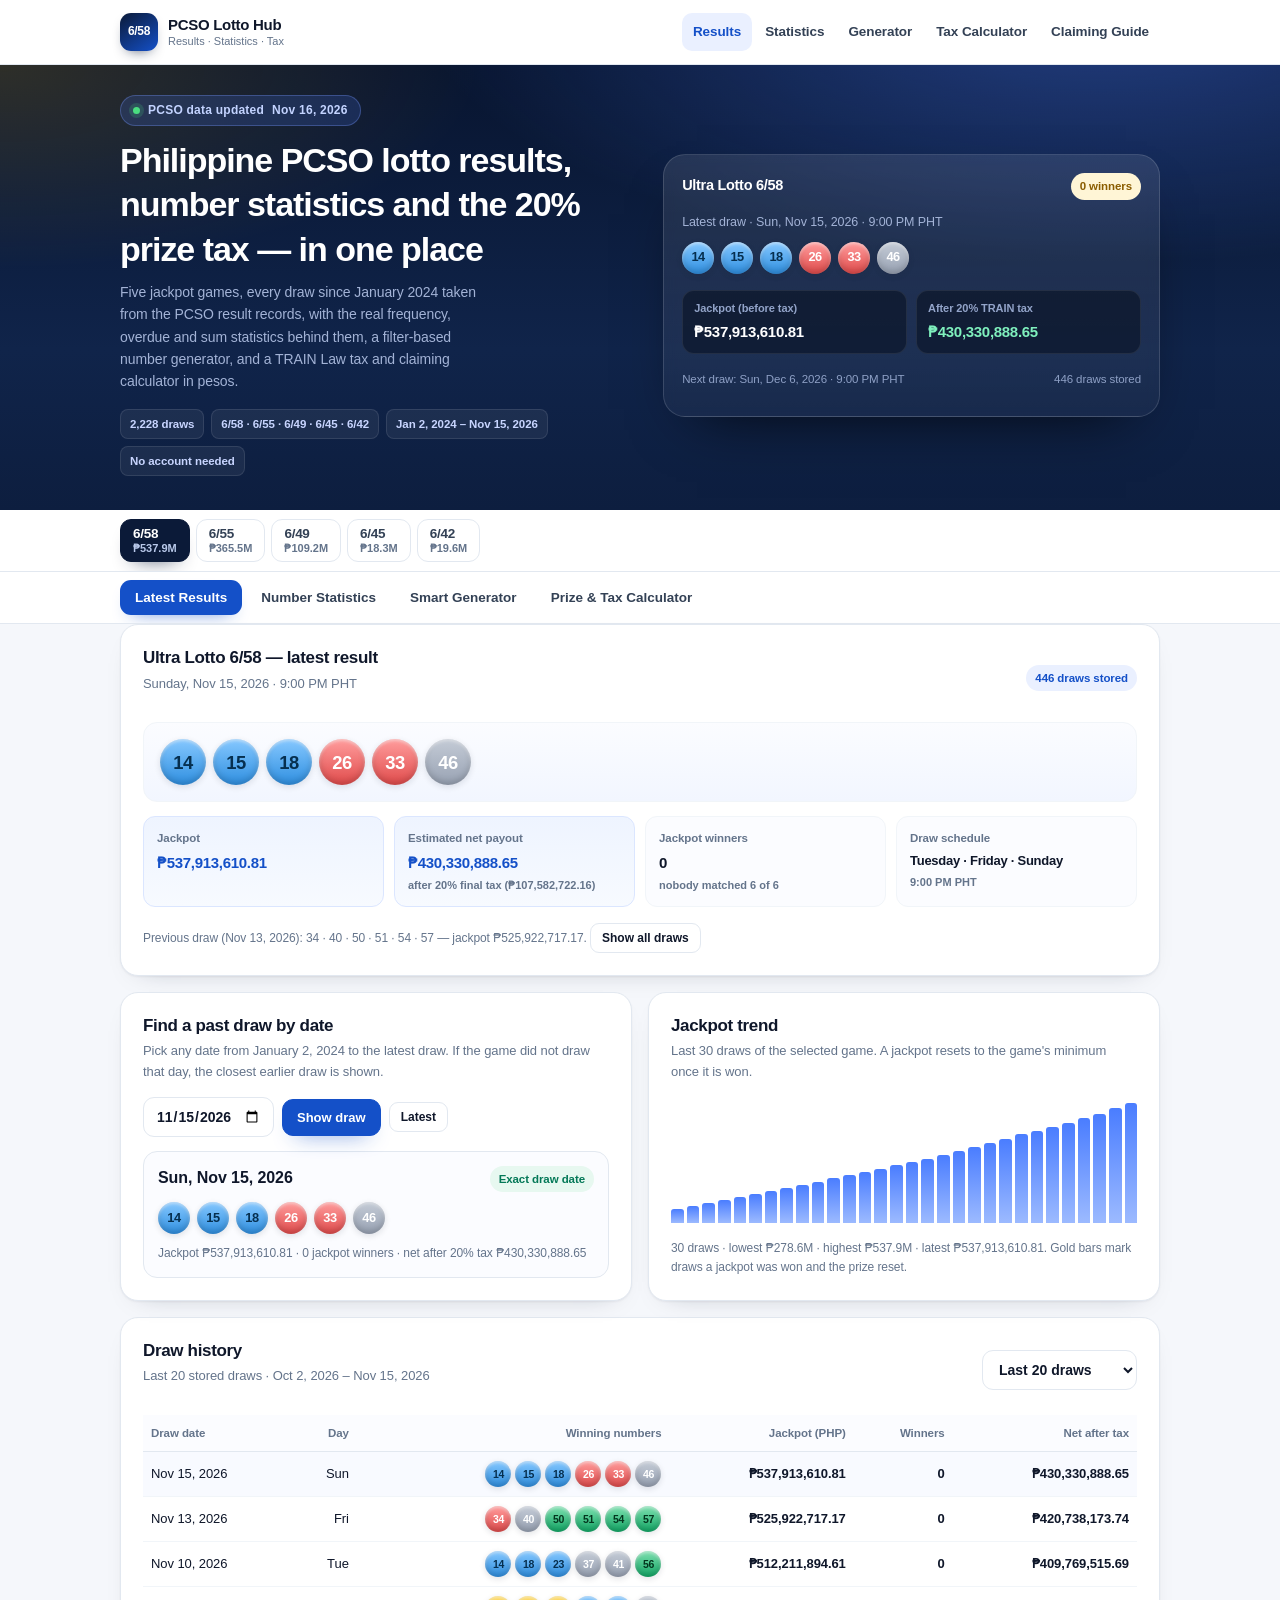
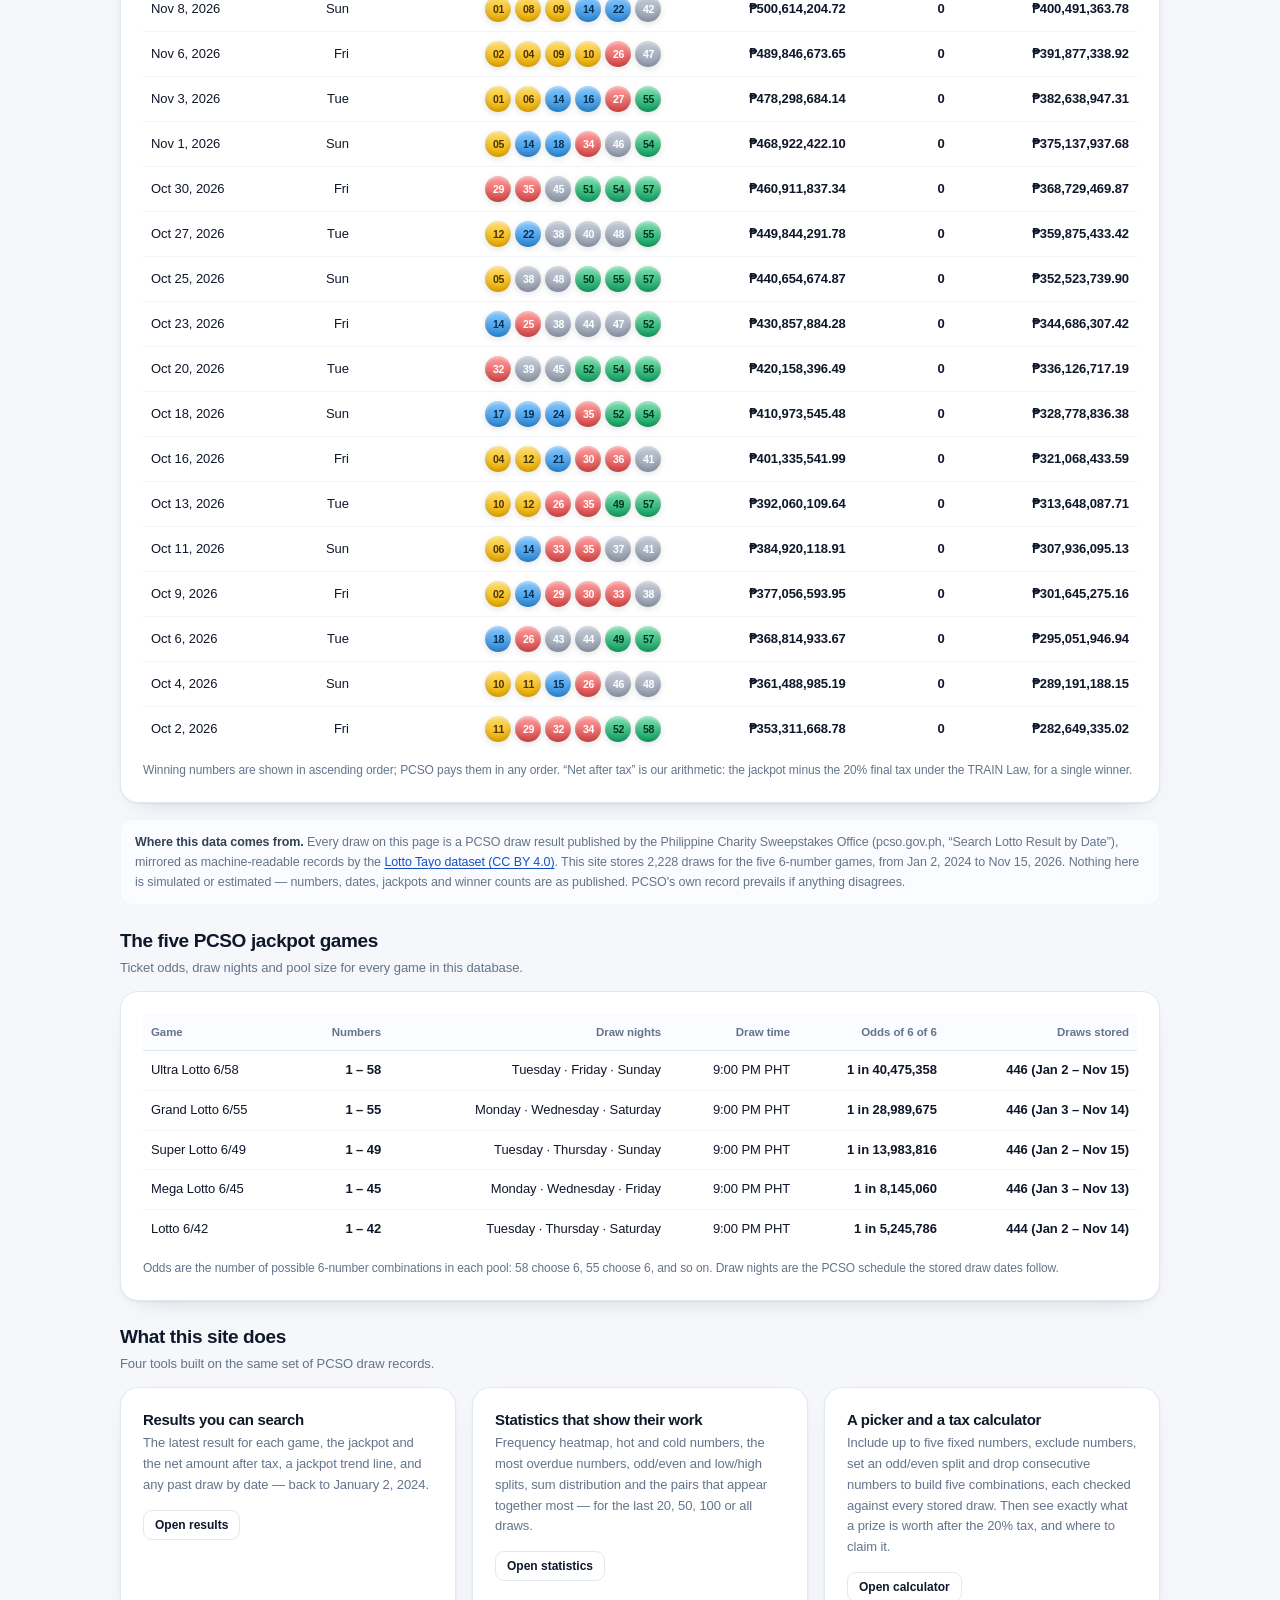
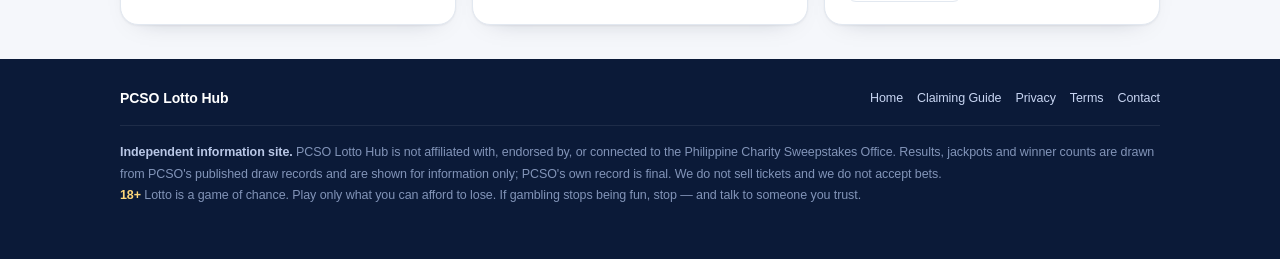
==== index.html @ 49fee55c "Deploy static lotto site to GitHub Pages" ====
<!DOCTYPE html>
<html lang="en">
<head>
<meta charset="utf-8">
<meta name="viewport" content="width=device-width, initial-scale=1">
<title>PCSO Lotto Results, Number Statistics &amp; 20% Prize Tax Calculator | PCSO Lotto Hub</title>
<meta name="description" content="Official PCSO lotto results for Ultra Lotto 6/58, Grand Lotto 6/55, Super Lotto 6/49, Mega Lotto 6/45 and Lotto 6/42, plus real number frequency, hot and cold number, overdue number statistics, a smart combination generator and a TRAIN Law 20% prize tax calculator in Philippine pesos.">
<meta name="theme-color" content="#0b1a38">
<link rel="canonical" href="https://lotto-tools.github.io/pcso-lotto-hub/">
<meta property="og:type" content="website">
<meta property="og:site_name" content="PCSO Lotto Hub">
<meta property="og:title" content="PCSO Lotto Results, Statistics &amp; 20% Prize Tax Calculator">
<meta property="og:description" content="Five PCSO jackpot games, 2,228 real draws since January 2024, number statistics and a TRAIN Law prize tax calculator.">
<meta property="og:url" content="https://lotto-tools.github.io/pcso-lotto-hub/">
<meta property="og:image" content="https://lotto-tools.github.io/pcso-lotto-hub/assets/img/og-cover.png">
<meta name="twitter:card" content="summary_large_image">
<link rel="icon" href="assets/img/favicon.svg" type="image/svg+xml">
<link rel="stylesheet" href="assets/css/style.css">
<script type="application/ld+json">
{
  "@context": "https://schema.org",
  "@type": "WebSite",
  "name": "PCSO Lotto Hub",
  "url": "https://lotto-tools.github.io/pcso-lotto-hub/",
  "description": "Philippine PCSO lotto results, number statistics and prize tax calculator based on official PCSO draw records.",
  "inLanguage": "en-PH",
  "publisher": { "@type": "Organization", "name": "PCSO Lotto Hub", "url": "https://lotto-tools.github.io/pcso-lotto-hub/" }
}
</script>
</head>
<body>

<header class="site-header">
  <div class="wrap header-inner">
    <a class="brand" href="index.html">
      <span class="brand-mark" aria-hidden="true">6/58</span>
      <span class="brand-text">PCSO Lotto Hub<small>Results · Statistics · Tax</small></span>
    </a>
    <nav class="site-nav" aria-label="Main">
      <a href="#results" data-tab-link="results" class="is-active">Results</a>
      <a href="#statistics" data-tab-link="stats">Statistics</a>
      <a href="#generator" data-tab-link="generator">Generator</a>
      <a href="#tax" data-tab-link="calc">Tax Calculator</a>
      <a href="guide.html">Claiming Guide</a>
    </nav>
  </div>
</header>

<section class="hero">
  <div class="wrap hero-grid">
    <div>
      <p class="eyebrow"><span class="live-dot" aria-hidden="true"></span>PCSO data updated <span id="dataUpdated">Nov 16, 2026</span></p>
      <h1>Philippine PCSO lotto results, number statistics and the 20% prize tax — in one place</h1>
      <p class="hero-sub">Five jackpot games, every draw since January 2024 taken from the PCSO result records, with the real frequency, overdue and sum statistics behind them, a filter-based number generator, and a TRAIN Law tax and claiming calculator in pesos.</p>
      <div class="hero-badges">
        <span id="badgeDraws">2,228 draws</span>
        <span>6/58 · 6/55 · 6/49 · 6/45 · 6/42</span>
        <span id="badgeCoverage">Jan 2, 2024 – Nov 15, 2026</span>
        <span>No account needed</span>
      </div>
    </div>
    <div class="hero-card" aria-live="polite">
      <div class="hero-card-top">
        <span class="hero-round" id="heroGameName">Ultra Lotto 6/58</span>
        <span class="badge badge--gold" id="heroWinners">0 winners</span>
      </div>
      <p class="hero-sub" style="margin-bottom:10px;font-size:12.5px" id="heroDrawDate">Latest draw · Sun, Nov 15, 2026 · 9:00 PM PHT</p>
      <div class="hero-balls" id="heroBalls"></div>
      <dl class="hero-prize">
        <div>
          <dt>Jackpot (before tax)</dt>
          <dd id="heroJackpot">₱537,913,610.81</dd>
        </div>
        <div>
          <dt>After 20% TRAIN tax</dt>
          <dd class="accent" id="heroNet">₱430,330,888.65</dd>
        </div>
      </dl>
      <p class="hero-foot"><span id="heroNextDraw">Next draw: Tue, Nov 17, 2026 · 9:00 PM PHT</span><span id="heroCount">446 draws stored</span></p>
    </div>
  </div>
</section>

<div class="gamebar">
  <div class="wrap gamebar-inner" id="gameBar" role="tablist" aria-label="Choose a lotto game"></div>
</div>

<nav class="tabbar" aria-label="Sections">
  <div class="wrap tabbar-inner" id="tabBar">
    <button class="tab is-active" type="button" data-tab="results">Latest Results</button>
    <button class="tab" type="button" data-tab="stats">Number Statistics</button>
    <button class="tab" type="button" data-tab="generator">Smart Generator</button>
    <button class="tab" type="button" data-tab="calc">Prize &amp; Tax Calculator</button>
  </div>
</nav>

<main class="wrap">

  <!-- ================= RESULTS ================= -->
  <section class="panel" id="panel-results" aria-label="Latest results">
    <div class="card">
      <div class="draw-head">
        <div>
          <h2 class="card-title" id="latestGame">Ultra Lotto 6/58 — latest result</h2>
          <p class="card-desc" id="latestDate">Sunday, November 15, 2026</p>
        </div>
        <span class="badge badge--brand" id="latestDrawNo">Draw #446 in this database</span>
      </div>
      <div class="draw-balls" id="latestBalls"></div>
      <dl class="stat-grid">
        <div class="stat is-key">
          <dt>Jackpot</dt>
          <dd id="latestJackpot">₱537,913,610.81</dd>
        </div>
        <div class="stat is-key">
          <dt>Estimated net payout</dt>
          <dd id="latestNet">₱430,330,888.65<small>after 20% final tax</small></dd>
        </div>
        <div class="stat">
          <dt>Jackpot winners</dt>
          <dd id="latestWinners">0<small>nobody matched 6 of 6</small></dd>
        </div>
        <div class="stat">
          <dt>Draw schedule</dt>
          <dd id="latestSchedule" style="font-size:13px">Tuesday · Friday · Sunday<small>9:00 PM PHT</small></dd>
        </div>
      </dl>
      <p class="table-note" id="priorDraw"></p>
    </div>

    <div class="grid-2" style="margin-top:16px">
      <div class="card">
        <h2 class="card-title">Find a past draw by date</h2>
        <p class="card-desc">Pick any date from January 2, 2024 to the latest draw. If the game did not draw that day, the closest earlier draw is shown.</p>
        <form class="lookup" id="dateForm">
          <label class="sr-only" for="dateInput">Draw date</label>
          <input class="input" type="date" id="dateInput" min="2024-01-02" max="2026-11-15" required>
          <button class="btn btn--primary" type="submit">Show draw</button>
          <button class="btn btn--ghost btn--sm" type="button" id="btnDateReset">Latest</button>
        </form>
        <div id="dateResult" style="margin-top:14px"></div>
      </div>
      <div class="card">
        <h2 class="card-title">Jackpot trend</h2>
        <p class="card-desc" id="trendDesc">Last 30 draws of the selected game. A jackpot resets to the game's minimum once it is won.</p>
        <div id="trendChart" style="min-height:150px"></div>
      </div>
    </div>

    <div class="card" style="margin-top:16px">
      <div class="draw-head">
        <div>
          <h2 class="card-title">Draw history</h2>
          <p class="card-desc" id="historyRangeLabel">All stored draws for this game</p>
        </div>
        <div class="lookup">
          <label class="sr-only" for="historyCount">Rows</label>
          <select class="input" id="historyCount">
            <option value="20">Last 20 draws</option>
            <option value="50">Last 50 draws</option>
            <option value="100">Last 100 draws</option>
            <option value="0">All stored draws</option>
          </select>
        </div>
      </div>
      <div class="table-scroll">
        <table class="data">
          <thead>
            <tr>
              <th scope="col">Draw date</th>
              <th scope="col">Day</th>
              <th scope="col">Winning numbers</th>
              <th scope="col">Jackpot (PHP)</th>
              <th scope="col">Winners</th>
              <th scope="col">Net after tax</th>
            </tr>
          </thead>
          <tbody id="historyBody"></tbody>
        </table>
      </div>
      <p class="table-note">Winning numbers are shown in ascending order; PCSO pays them in any order. “Net after tax” is our arithmetic: the jackpot minus the 20% final tax under the TRAIN Law, for a single winner.</p>
    </div>

    <div class="source-box" style="margin-top:16px">
      <b>Where this data comes from.</b> Every draw on this page is a PCSO draw result published by the Philippine Charity Sweepstakes Office (pcso.gov.ph, “Search Lotto Result by Date”), mirrored as machine-readable records by the <a href="https://github.com/kimken147/pcso-results-data" rel="nofollow noopener" target="_blank">Lotto Tayo dataset (CC BY 4.0)</a>. This site stores <span id="totalDraws">2,228</span> draws for the five 6-number games, from <span id="dataFrom">January 2, 2024</span> to <span id="dataTo">November 15, 2026</span>. Nothing here is simulated or estimated — numbers, dates, jackpots and winner counts are as published. PCSO's own record prevails if anything disagrees.
    </div>
  </section>

  <!-- ================= STATISTICS ================= -->
  <section class="panel" id="panel-stats" aria-label="Number statistics" hidden>
    <div class="card">
      <div class="draw-head">
        <div>
          <h2 class="card-title" id="statsTitle">Ultra Lotto 6/58 — number statistics</h2>
          <p class="card-desc" id="statsRangeLabel">Last 50 draws of this game</p>
        </div>
        <div class="segmented" id="rangeSeg" role="group" aria-label="Draw range">
          <button type="button" data-range="20">Last 20</button>
          <button type="button" data-range="50" class="is-active">Last 50</button>
          <button type="button" data-range="100">Last 100</button>
          <button type="button" data-range="0">All stored</button>
        </div>
      </div>
      <dl class="stat-grid">
        <div class="stat is-key"><dt>Draws analyzed</dt><dd id="statsSize">50</dd></div>
        <div class="stat"><dt>Expected hits per number</dt><dd id="statsExpected">5.17</dd></div>
        <div class="stat"><dt>Average winning sum</dt><dd id="statsAvgSum">177</dd></div>
        <div class="stat"><dt>Most overdue</dt><dd id="statsOverdueTop">31<small>12 draws since it appeared</small></dd></div>
      </dl>
      <div class="divider"></div>
      <h3 class="card-title">Frequency heatmap</h3>
      <p class="card-desc">How many times each number came out in the selected range. Deeper blue means it appeared more often than the average for this range.</p>
      <div class="heatmap" id="heatmap"></div>
      <div class="chip-row" id="heatLegend" style="margin-top:12px"></div>
    </div>

    <div class="grid-3" style="margin-top:16px">
      <div class="card">
        <h3 class="card-title">Hot numbers</h3>
        <p class="card-desc">Most drawn in this range.</p>
        <div class="chip-row" id="hotChips"></div>
      </div>
      <div class="card">
        <h3 class="card-title">Cold numbers</h3>
        <p class="card-desc">Least drawn in this range.</p>
        <div class="chip-row" id="coldChips"></div>
      </div>
      <div class="card">
        <h3 class="card-title">Most overdue</h3>
        <p class="card-desc">Draws since the number last appeared.</p>
        <div class="chip-row" id="overdueChips"></div>
      </div>
    </div>

    <div class="grid-2" style="margin-top:16px">
      <div class="card">
        <h3 class="card-title">Odd / even split</h3>
        <p class="card-desc">How many odd numbers each winning draw carried.</p>
        <div id="oddChart"></div>
      </div>
      <div class="card">
        <h3 class="card-title">Low / high split</h3>
        <p class="card-desc" id="lowHighDesc">Low = 1 to 29, high = 30 to 58.</p>
        <div id="lowChart"></div>
      </div>
    </div>

    <div class="grid-2" style="margin-top:16px">
      <div class="card">
        <h3 class="card-title">Sum distribution</h3>
        <p class="card-desc" id="sumDesc">Total of the six winning numbers, grouped into equal bands.</p>
        <div id="sumChart"></div>
      </div>
      <div class="card">
        <h3 class="card-title">Most common pairs</h3>
        <p class="card-desc">Number pairs that came out together most often in this range.</p>
        <div class="pair-grid" id="pairList"></div>
      </div>
    </div>

    <div class="notice notice--warn" style="margin-top:16px">
      <span aria-hidden="true">!</span>
      <span><b>What statistics can and cannot do.</b> Every draw is an independent event. Frequencies, gaps and sums describe what already happened in the PCSO records; they do not change the odds of the next draw, which stay fixed at 1 in 40,475,358 for Ultra Lotto 6/58. Use this page to explore the data, not as a prediction.</span>
    </div>
  </section>

  <!-- ================= GENERATOR ================= -->
  <section class="panel" id="panel-generator" aria-label="Number generator" hidden>
    <div class="gen-layout">
      <div class="card">
        <h2 class="card-title" id="genTitle">Ultra Lotto 6/58 — smart picker</h2>
        <p class="card-desc">Tap numbers to include or exclude them, set an odd/even split, then build five combinations inside the 1–58 range. Every combination is checked against all stored draws.</p>

        <div class="field">
          <div class="field-label">
            <strong>Number board</strong>
            <div class="segmented" id="paintMode" role="group" aria-label="Tap action">
              <button type="button" data-mode="fixed" class="is-active">Include</button>
              <button type="button" data-mode="excluded">Exclude</button>
            </div>
          </div>
          <div class="num-grid" id="numGrid"></div>
          <p class="table-note" id="pickSummary">Included: none · Excluded: none</p>
        </div>

        <div class="field">
          <div class="field-label"><strong>Odd : even split</strong><span>Applies to the whole 6-number ticket</span></div>
          <select class="input" id="oddEven">
            <option value="any">Any split</option>
            <option value="1:5">1 odd · 5 even</option>
            <option value="2:4">2 odd · 4 even</option>
            <option value="3:3">3 odd · 3 even</option>
            <option value="4:2">4 odd · 2 even</option>
            <option value="5:1">5 odd · 1 even</option>
          </select>
        </div>

        <div class="field">
          <label class="check-line"><input type="checkbox" id="noConsec"> Remove combinations with consecutive numbers</label>
        </div>

        <div class="lookup">
          <button class="btn btn--primary" type="button" id="btnGenerate">Generate 5 combinations</button>
          <button class="btn btn--sm" type="button" id="btnClear">Clear filters</button>
        </div>
        <p class="table-note" id="genOdds"></p>
        <p class="notice" id="genStatus" style="margin-top:10px;display:none"></p>
      </div>

      <div class="card">
        <h2 class="card-title">Your combinations</h2>
        <p class="card-desc">Each pick is compared with every stored draw of this game: how many times it would have matched 6, 5, 4 and 3 numbers.</p>
        <div id="gameList" class="game-list">
          <div class="empty"><strong>No combinations yet</strong>Choose your filters, then press “Generate 5 combinations”.</div>
        </div>
        <div class="divider"></div>
        <h3 class="card-title">How to read the history check</h3>
        <p class="card-desc" style="margin-bottom:6px">“6-match” means the combination is exactly a past winning draw. A 3-, 4- or 5-match line shows how often a ticket with three, four or five of those numbers would have shared a lower prize. It is a reference, not a forecast.</p>
      </div>
    </div>
  </section>

  <!-- ================= CALCULATOR ================= -->
  <section class="panel" id="panel-calc" aria-label="Prize and tax calculator" hidden>
    <div class="calc-layout">
      <div class="card">
        <h2 class="card-title">Prize &amp; tax calculator</h2>
        <p class="card-desc">Enter any PCSO prize amount. Prizes of ₱10,000 or less are tax-free; anything above ₱10,000 carries the 20% final withholding tax under the TRAIN Law (RA 10963).</p>
        <label class="sr-only" for="amountInput">Prize amount in pesos</label>
        <div class="amount-box">
          <span class="peso" aria-hidden="true">₱</span>
          <input id="amountInput" type="text" inputmode="decimal" autocomplete="off" value="537913610.81" aria-describedby="quickJackpots">
        </div>
        <p class="field-label" style="margin:14px 0 0"><strong>Use a current jackpot</strong><span>Latest draws in this database</span></p>
        <div class="quick-row" id="quickJackpots"></div>
        <p class="field-label" style="margin:14px 0 0"><strong>Common amounts</strong><span>Tax and claiming brackets</span></p>
        <div class="quick-row">
          <button class="quick" type="button" data-amount="20">₱20</button>
          <button class="quick" type="button" data-amount="10000">₱10,000</button>
          <button class="quick" type="button" data-amount="10000.01">₱10,000.01</button>
          <button class="quick" type="button" data-amount="50000">₱50,000</button>
          <button class="quick" type="button" data-amount="300000">₱300,000</button>
          <button class="quick" type="button" data-amount="300001">₱300,001</button>
        </div>
        <div class="divider"></div>
        <table class="tier-table" id="tierTable">
          <thead>
            <tr><th scope="col">Prize</th><th scope="col">Tax</th><th scope="col">Claim at</th></tr>
          </thead>
          <tbody>
            <tr data-tier="outlet"><td>₱20 – ₱10,000</td><td>None</td><td>Any authorized lotto outlet or PCSO branch</td></tr>
            <tr data-tier="branch"><td>₱10,001 – ₱300,000</td><td>20%</td><td>PCSO branch office or Main Office</td></tr>
            <tr data-tier="main"><td>Over ₱300,000</td><td>20%</td><td>PCSO Main Office, Mandaluyong City</td></tr>
          </tbody>
        </table>
        <div class="divider"></div>
        <ul class="check-list">
          <li><b>Only the 20% tax comes off your prize.</b> The 1% commission on a jackpot goes to the authorized outlet that sold the ticket and is paid by PCSO, not deducted from the winner.</li>
          <li><b>Claim within one year</b> of the draw date. A prize not claimed in that time is forfeited to PCSO's charity fund.</li>
          <li><b>Buy only from authorized PCSO outlets</b> — a ticket from an unauthorised seller is not a valid PCSO ticket and cannot be claimed.</li>
        </ul>
      </div>

      <div class="card">
        <div class="result-hero">
          <p class="label">Estimated amount you take home</p>
          <p class="value" id="calcNet">₱430,330,888.65</p>
          <p class="sub" id="calcSub">from a ₱537,913,610.81 prize · 20% final tax withheld</p>
        </div>
        <div class="split-list">
          <div class="split-row"><span>Prize (gross)</span><b id="calcGross">₱537,913,610.81</b></div>
          <div class="split-row"><span>20% final withholding tax</span><b id="calcTax">₱107,582,722.16</b></div>
          <div class="split-row is-net"><span>Net payout</span><b id="calcNetRow">₱430,330,888.65</b></div>
          <div class="split-row"><span>Effective deduction</span><b id="calcRate">20.00%</b></div>
        </div>
        <div class="divider"></div>
        <div class="claim-card" id="claimCard">
          <p class="tier" id="claimTier">Over ₱300,000 (includes the jackpot)</p>
          <p class="where" id="claimWhere">PCSO Main Office only — Sun Plaza, Shaw Blvd. cor. Princeton St., Mandaluyong City.</p>
          <p class="card-desc" id="claimPay" style="margin-bottom:8px"></p>
          <ul id="claimDocs"></ul>
        </div>
        <p class="table-note">The 20% is computed on the whole prize, not only the part above ₱10,000. Tax is withheld by PCSO when the prize is paid; there is nothing to pay in advance.</p>
      </div>
    </div>

    <div class="card" style="margin-top:16px">
      <h2 class="card-title">Tax and claiming quick answers</h2>
      <div class="faq" style="margin-top:10px">
        <details open>
          <summary>How much tax is taken from a PCSO jackpot?</summary>
          <p>Twenty percent (20%) final withholding tax on the gross prize if the prize is more than ₱10,000. A ₱100,000,000 jackpot pays ₱20,000,000 in tax and ₱80,000,000 in cash. Prizes of ₱10,000 or less are exempt under the TRAIN Law (Republic Act No. 10963).</p>
        </details>
        <details>
          <summary>Is the 20% taken from the excess over ₱10,000 or from the whole prize?</summary>
          <p>From the whole prize. Once a prize exceeds ₱10,000, the 20% applies to the full amount, so a ₱10,001 prize pays ₱2,000.20 in tax and ₱8,000.80 in cash. A ₱10,000 prize pays no tax at all — that one-peso difference is the cliff in this calculator.</p>
        </details>
        <details>
          <summary>Where do I claim, and how long do I have?</summary>
          <p>Up to ₱10,000: any authorized lotto outlet or PCSO branch. ₱10,001 to ₱300,000: a PCSO branch office or the Main Office. Above ₱300,000, including every jackpot: the PCSO Main Office at Sun Plaza, Shaw Boulevard corner Princeton Street, Mandaluyong City, in person. The ticket must be claimed within one year of the draw date, or the prize is forfeited to PCSO's charity fund.</p>
        </details>
        <details>
          <summary>Does the calculator include the 1% agent commission?</summary>
          <p>No. The 1% commission on a jackpot goes to the authorized PCSO agent that sold the winning ticket, paid by PCSO — it is not deducted from the winner's prize. The only deduction from your prize is the 20% final tax.</p>
        </details>
      </div>
      <p class="table-note">This calculator is an information tool, not tax or legal advice. PCSO withholds the tax at payout and its computation is final; confirm current requirements with PCSO before claiming.</p>
    </div>
  </section>

  <!-- ================= ALWAYS-VISIBLE CONTENT ================= -->
  <section class="section-head" id="overview">
    <div>
      <h2>The five PCSO jackpot games</h2>
      <p>Ticket odds, draw nights and pool size for every game in this database.</p>
    </div>
  </section>
  <div class="card">
    <div class="table-scroll">
      <table class="data">
        <thead>
          <tr><th scope="col">Game</th><th scope="col">Numbers</th><th scope="col">Draw nights</th><th scope="col">Draw time</th><th scope="col">Odds of 6 of 6</th><th scope="col">Draws stored</th></tr>
        </thead>
        <tbody id="oddsBody"></tbody>
      </table>
    </div>
    <p class="table-note">Odds are the number of possible 6-number combinations in each pool: 58 choose 6, 55 choose 6, and so on. Draw nights are the PCSO schedule the stored draw dates follow.</p>
  </div>

  <section class="section-head">
    <div>
      <h2>What this site does</h2>
      <p>Four tools built on the same set of PCSO draw records.</p>
    </div>
  </section>
  <div class="grid-3">
    <div class="card">
      <h3 class="card-title">Results you can search</h3>
      <p class="card-desc">The latest result for each game, the jackpot and the net amount after tax, a jackpot trend line, and any past draw by date — back to January 2, 2024.</p>
      <button class="btn btn--sm" type="button" data-tab-link="results">Open results</button>
    </div>
    <div class="card">
      <h3 class="card-title">Statistics that show their work</h3>
      <p class="card-desc">Frequency heatmap, hot and cold numbers, the most overdue numbers, odd/even and low/high splits, sum distribution and the pairs that appear together most — for the last 20, 50, 100 or all draws.</p>
      <button class="btn btn--sm" type="button" data-tab-link="stats">Open statistics</button>
    </div>
    <div class="card">
      <h3 class="card-title">A picker and a tax calculator</h3>
      <p class="card-desc">Include up to five fixed numbers, exclude numbers, set an odd/even split and drop consecutive numbers to build five combinations, each checked against every stored draw. Then see exactly what a prize is worth after the 20% tax, and where to claim it.</p>
      <button class="btn btn--sm" type="button" data-tab-link="calc">Open calculator</button>
    </div>
  </div>
</main>

<footer class="site-footer">
  <div class="wrap">
    <div class="footer-top">
      <span class="footer-brand">PCSO Lotto Hub</span>
      <nav class="footer-nav" aria-label="Footer">
        <a href="index.html">Home</a>
        <a href="guide.html">Claiming Guide</a>
        <a href="privacy.html">Privacy</a>
        <a href="terms.html">Terms</a>
        <a href="mailto:contact@pcsolottohub.example">Contact</a>
      </nav>
    </div>
    <p class="footer-note">
      <b>Independent information site.</b> PCSO Lotto Hub is not affiliated with, endorsed by, or connected to the Philippine Charity Sweepstakes Office. Results, jackpots and winner counts are drawn from PCSO's published draw records and are shown for information only; PCSO's own record is final. We do not sell tickets and we do not accept bets.<br>
      <span class="responsible">18+</span> Lotto is a game of chance. Play only what you can afford to lose. If gambling stops being fun, stop — and talk to someone you trust.
    </p>
  </div>
</footer>

<script src="data/pcso_draws.js"></script>
<script src="assets/js/lotto-core.js"></script>
<script src="assets/js/app.js"></script>
</body>
</html>
---- assets/css/style.css ----
@charset "utf-8";
/* ==========================================================================
   PCSO Lotto Hub — shared styles (index, guide, privacy, terms)
   ========================================================================== */

:root {
  --ink: #0f172a;
  --ink-2: #334155;
  --muted: #64748b;
  --line: #e2e8f0;
  --line-soft: #f1f5f9;
  --bg: #f5f7fb;
  --card: #ffffff;
  --brand: #1450c8;
  --brand-2: #4a7dff;
  --brand-soft: #eaf0ff;
  --navy: #0b1a38;
  --navy-2: #17305e;
  --gold: #f2b200;
  --gold-soft: #fff5d6;
  --green: #059669;
  --green-soft: #e7f8f0;
  --red: #ce1126;
  --radius: 18px;
  --shadow: 0 1px 2px rgba(15, 23, 42, .05), 0 10px 26px -20px rgba(15, 23, 42, .35);
  --font: -apple-system, BlinkMacSystemFont, "Segoe UI", Roboto, "Helvetica Neue",
          Arial, "Noto Sans", "Noto Sans Tagalog", "Liberation Sans", FreeSans, sans-serif;
}

* { box-sizing: border-box; }

html { -webkit-text-size-adjust: 100%; scroll-behavior: smooth; }

body {
  margin: 0;
  font-family: var(--font);
  color: var(--ink);
  background: var(--bg);
  line-height: 1.6;
  letter-spacing: -.005em;
  overflow-wrap: break-word;
}

a { color: inherit; text-decoration: none; }
button { font-family: inherit; cursor: pointer; }
img { max-width: 100%; }
h1, h2, h3, h4 { line-height: 1.3; }

.wrap { width: 100%; max-width: 1080px; margin: 0 auto; padding: 0 20px; }

.sr-only {
  position: absolute; width: 1px; height: 1px; margin: -1px;
  padding: 0; overflow: hidden; clip: rect(0 0 0 0); white-space: nowrap; border: 0;
}

/* ---------- header ---------- */
.site-header {
  position: sticky; top: 0; z-index: 60;
  background: rgba(255, 255, 255, .97);
  backdrop-filter: saturate(180%) blur(14px);
  -webkit-backdrop-filter: saturate(180%) blur(14px);
  border-bottom: 1px solid var(--line);
}
.header-inner { display: flex; align-items: center; gap: 16px; height: 64px; }
.brand { display: flex; align-items: center; gap: 10px; flex: 0 0 auto; }
.brand-mark {
  width: 38px; height: 38px; border-radius: 11px;
  display: grid; place-items: center;
  background: linear-gradient(145deg, var(--navy), var(--brand));
  box-shadow: 0 6px 14px -8px rgba(11, 26, 56, .9);
  color: #fff; font-weight: 800; font-size: 12px; letter-spacing: -.03em;
}
.brand-text { display: flex; flex-direction: column; line-height: 1.15; font-weight: 800; font-size: 15px; letter-spacing: -.02em; }
.brand-text small { font-weight: 500; font-size: 11px; color: var(--muted); letter-spacing: 0; margin-top: 2px; }
.site-nav { display: flex; gap: 2px; margin-left: auto; align-items: center; overflow-x: auto; scrollbar-width: none; }
.site-nav::-webkit-scrollbar { display: none; }
.site-nav a {
  white-space: nowrap; padding: 8px 11px; border-radius: 10px;
  font-size: 13.5px; font-weight: 600; color: var(--ink-2);
  transition: background .15s, color .15s;
}
.site-nav a:hover { background: var(--line-soft); color: var(--ink); }
.site-nav a.is-active { background: var(--brand-soft); color: var(--brand); }

/* ---------- hero ---------- */
.hero {
  position: relative;
  color: #eaf0ff;
  background:
    radial-gradient(1100px 420px at 86% -14%, rgba(74, 125, 255, .42), transparent 62%),
    radial-gradient(800px 340px at 0% 0%, rgba(242, 178, 0, .16), transparent 60%),
    linear-gradient(180deg, #081530 0%, #10244a 64%, #0d1e3f 100%);
  padding: 30px 0 34px;
  overflow: hidden;
}
.hero-grid { display: grid; grid-template-columns: 1.02fr .98fr; gap: 26px; align-items: center; }
.eyebrow {
  display: inline-flex; align-items: center; gap: 8px;
  font-size: 12px; font-weight: 700; letter-spacing: .02em;
  color: #c3d3ff; background: rgba(74, 125, 255, .18);
  border: 1px solid rgba(122, 152, 255, .32);
  padding: 5px 12px; border-radius: 999px; margin: 0 0 12px;
}
.live-dot {
  width: 7px; height: 7px; border-radius: 50%; background: #4ade80;
  box-shadow: 0 0 0 4px rgba(74, 222, 128, .18);
}
.hero h1 {
  margin: 0 0 10px; font-size: clamp(24px, 3.4vw, 34px);
  line-height: 1.3; letter-spacing: -.03em; font-weight: 800; color: #fff;
}
.hero-sub { margin: 0; color: #a3b3d6; font-size: 14px; max-width: 48ch; }
.hero-badges { display: flex; flex-wrap: wrap; gap: 7px; margin-top: 16px; }
.hero-badges span {
  font-size: 11.5px; font-weight: 600; color: #c8d5ff;
  background: rgba(255, 255, 255, .06); border: 1px solid rgba(255, 255, 255, .1);
  padding: 5px 9px; border-radius: 8px;
}

.hero-card {
  background: linear-gradient(180deg, rgba(255, 255, 255, .1), rgba(255, 255, 255, .04));
  border: 1px solid rgba(255, 255, 255, .14);
  border-radius: 22px; padding: 18px 18px 16px;
  box-shadow: 0 26px 60px -34px rgba(0, 0, 0, .9);
  backdrop-filter: blur(6px);
}
.hero-card-top { display: flex; align-items: baseline; justify-content: space-between; gap: 10px; margin-bottom: 12px; }
.hero-round { font-size: 14.5px; font-weight: 800; color: #fff; letter-spacing: -.02em; }
.hero-round em { font-style: normal; color: #8fa8e8; font-weight: 600; font-size: 12px; margin-left: 8px; }
.hero-balls { display: flex; align-items: center; gap: 8px; flex-wrap: wrap; }
.hero-prize { display: grid; grid-template-columns: 1fr 1fr; gap: 9px; margin-top: 16px; }
.hero-prize div { background: rgba(5, 11, 24, .48); border: 1px solid rgba(255, 255, 255, .08); border-radius: 12px; padding: 9px 11px; }
.hero-prize dt { font-size: 11px; color: #93a4c9; margin: 0 0 3px; font-weight: 600; }
.hero-prize dd { margin: 0; font-size: 15px; font-weight: 800; color: #fff; letter-spacing: -.02em; font-variant-numeric: tabular-nums; }
.hero-prize dd .unit { font-size: 11.5px; font-weight: 600; color: #a8b7d8; }
.hero-prize .accent { color: #7ff0bd; }
.hero-foot { margin-top: 12px; font-size: 11.5px; color: #8fa1c6; display: flex; justify-content: space-between; gap: 10px; flex-wrap: wrap; }

/* ---------- balls ---------- */
.ball {
  --size: 40px;
  width: var(--size); height: var(--size); flex: 0 0 auto;
  border-radius: 50%; display: inline-grid; place-items: center;
  font-weight: 800; font-size: calc(var(--size) * .4); letter-spacing: -.03em;
  color: #fff; font-variant-numeric: tabular-nums;
  box-shadow: inset 0 -3px 6px rgba(0, 0, 0, .16), inset 0 2px 3px rgba(255, 255, 255, .45), 0 2px 6px rgba(15, 23, 42, .12);
}
.ball.t1 { background: linear-gradient(180deg, #ffdd6b, #f2b200); color: #4b3500; }
.ball.t2 { background: linear-gradient(180deg, #86c8ff, #2f8fe0); color: #062f4f; }
.ball.t3 { background: linear-gradient(180deg, #ff9d9d, #e04b4b); color: #fff; }
.ball.t4 { background: linear-gradient(180deg, #c4cbd6, #98a2b3); color: #fff; }
.ball.t5 { background: linear-gradient(180deg, #7fe0b0, #12a866); color: #04361f; }
.ball--sm { --size: 32px; }
.ball--xs { --size: 27px; }
.ball--lg { --size: 50px; }
.ball.is-dim { opacity: .26; }
.balls-row { display: flex; align-items: center; gap: 7px; flex-wrap: wrap; }

/* ---------- game switcher ---------- */
.gamebar {
  position: sticky; top: 64px; z-index: 58;
  background: rgba(255, 255, 255, .98);
  backdrop-filter: blur(10px);
  border-bottom: 1px solid var(--line);
}
.gamebar-inner {
  display: flex; gap: 6px; overflow-x: auto; scrollbar-width: none;
  padding: 9px 20px;
}
.gamebar-inner::-webkit-scrollbar { display: none; }
.game-pill {
  flex: 0 0 auto; display: flex; flex-direction: column; align-items: flex-start;
  gap: 1px; border: 1px solid var(--line); background: #fff; color: var(--ink-2);
  border-radius: 11px; padding: 6px 12px; transition: .15s; text-align: left;
}
.game-pill b { font-size: 13.5px; font-weight: 800; letter-spacing: -.02em; }
.game-pill span { font-size: 11px; color: var(--muted); font-weight: 600; font-variant-numeric: tabular-nums; }
.game-pill:hover { border-color: #c3cddf; background: #fafbff; }
.game-pill.is-active { background: var(--navy); border-color: var(--navy); color: #fff; box-shadow: 0 10px 20px -14px rgba(11, 26, 56, .9); }
.game-pill.is-active span { color: #b9c9ea; }

/* ---------- tabs ---------- */
.tabbar { background: #fff; border-bottom: 1px solid var(--line); }
.tabbar-inner { display: flex; gap: 4px; overflow-x: auto; scrollbar-width: none; padding: 8px 20px; }
.tabbar-inner::-webkit-scrollbar { display: none; }
.tab {
  border: 1px solid transparent; background: transparent; color: var(--ink-2);
  padding: 9px 14px; border-radius: 11px; font-size: 13.5px; font-weight: 700; white-space: nowrap;
  transition: .15s;
}
.tab:hover { background: var(--line-soft); }
.tab.is-active { background: var(--brand); color: #fff; box-shadow: 0 8px 18px -12px rgba(20, 80, 200, .9); }

/* ---------- layout ---------- */
main { padding: 24px 0 10px; }
.panel[hidden] { display: none; }
.panel { animation: fade .2s ease; }
@keyframes fade { from { opacity: 0; transform: translateY(4px); } to { opacity: 1; transform: none; } }

.card {
  background: var(--card); border: 1px solid var(--line); border-radius: var(--radius);
  padding: 22px; box-shadow: var(--shadow);
}
.card + .card, .stack > * + * { margin-top: 16px; }
.grid-2 { display: grid; grid-template-columns: 1fr 1fr; gap: 16px; }
.grid-3 { display: grid; grid-template-columns: repeat(3, 1fr); gap: 16px; }
.grid-2 > .card, .grid-3 > .card { margin-top: 0; }
.split { display: grid; grid-template-columns: 1.1fr .9fr; gap: 16px; align-items: start; }

.section-head { display: flex; align-items: flex-end; justify-content: space-between; gap: 14px; margin: 24px 0 12px; }
.section-head:first-child { margin-top: 0; }
.section-head h2 { margin: 0; font-size: 19px; font-weight: 800; letter-spacing: -.02em; }
.section-head p { margin: 4px 0 0; font-size: 13px; color: var(--muted); }
h2.card-title { margin: 0 0 4px; font-size: 17px; font-weight: 800; letter-spacing: -.02em; }
h3.card-title { margin: 0 0 4px; font-size: 15px; font-weight: 800; letter-spacing: -.02em; }
.card-desc { margin: 0 0 14px; font-size: 13px; color: var(--muted); }
.divider { height: 1px; background: var(--line-soft); margin: 16px 0; }

/* ---------- latest draw ---------- */
.draw-head { display: flex; flex-wrap: wrap; align-items: center; justify-content: space-between; gap: 10px; margin-bottom: 14px; }
.draw-date { font-size: 20px; font-weight: 800; letter-spacing: -.02em; }
.draw-date span { font-size: 12.5px; font-weight: 600; color: var(--muted); margin-left: 8px; letter-spacing: 0; }
.draw-balls {
  display: flex; align-items: center; gap: 10px; flex-wrap: wrap; padding: 16px;
  border-radius: 14px; background: linear-gradient(180deg, #fbfcff, #f2f6ff);
  border: 1px solid var(--line-soft);
}
.draw-balls .ball { --size: 46px; }
.badge {
  display: inline-flex; align-items: center; gap: 5px; font-size: 11.5px; font-weight: 700;
  padding: 4px 9px; border-radius: 999px; background: var(--line-soft); color: var(--ink-2);
}
.badge--gold { background: var(--gold-soft); color: #8a5c00; }
.badge--green { background: var(--green-soft); color: #047857; }
.badge--brand { background: var(--brand-soft); color: var(--brand); }

.stat-grid { display: grid; grid-template-columns: repeat(4, 1fr); gap: 10px; margin-top: 14px; }
.stat { background: #fbfcff; border: 1px solid var(--line-soft); border-radius: 12px; padding: 12px 13px; }
.stat dt { margin: 0 0 3px; font-size: 11.5px; color: var(--muted); font-weight: 600; }
.stat dd { margin: 0; font-size: 15px; font-weight: 800; letter-spacing: -.02em; font-variant-numeric: tabular-nums; }
.stat dd small { display: block; font-size: 11px; font-weight: 600; color: var(--muted); letter-spacing: 0; margin-top: 2px; }
.stat.is-key { background: linear-gradient(180deg, #eef4ff, #f7faff); border-color: #dbe6ff; }
.stat.is-key dd { color: var(--brand); }

/* ---------- tables ---------- */
.table-scroll { overflow-x: auto; -webkit-overflow-scrolling: touch; }
table.data { width: 100%; border-collapse: collapse; font-size: 13px; }
table.data th, table.data td { padding: 9px 8px; border-bottom: 1px solid var(--line-soft); text-align: right; vertical-align: middle; }
table.data th:first-child, table.data td:first-child { text-align: left; }
table.data thead th { font-size: 11.5px; color: var(--muted); font-weight: 700; border-bottom: 1px solid var(--line); background: #fbfcff; white-space: nowrap; }
table.data tbody tr:last-child td { border-bottom: 0; }
table.data td.num { font-variant-numeric: tabular-nums; font-weight: 600; }
table.data tr.is-high td { background: #f8faff; }
table.data td .balls-row { gap: 4px; justify-content: flex-end; flex-wrap: nowrap; }
table.data td .ball { --size: 26px; font-size: 10.5px; }
.table-note { margin: 10px 0 0; font-size: 12px; color: var(--muted); }

/* ---------- controls ---------- */
.lookup { display: flex; gap: 8px; align-items: center; flex-wrap: wrap; }
input[type="date"].input, input[type="number"].input, input.input, select.input {
  padding: 10px 12px; border: 1px solid var(--line); border-radius: 11px;
  font-size: 14px; font-weight: 600; font-family: inherit; color: var(--ink);
  font-variant-numeric: tabular-nums; background: #fff; min-width: 0;
}
input.input:focus, select.input:focus, .amount-box:focus-within { outline: none; border-color: var(--brand); box-shadow: 0 0 0 3px rgba(20, 80, 200, .14); }
.btn {
  border: 1px solid var(--line); background: #fff; color: var(--ink);
  padding: 10px 14px; border-radius: 11px; font-size: 13px; font-weight: 700;
  transition: .15s; white-space: nowrap;
}
.btn:hover { border-color: #c3cddf; background: #fafbff; }
.btn:active { transform: translateY(1px); }
.btn--primary { background: var(--brand); border-color: var(--brand); color: #fff; box-shadow: 0 10px 22px -14px rgba(20, 80, 200, .9); }
.btn--primary:hover { background: #0f3fa3; border-color: #0f3fa3; color: #fff; }
.btn--dark { background: var(--ink); border-color: var(--ink); color: #fff; }
.btn--dark:hover { background: #000; border-color: #000; color: #fff; }
.btn--ghost { background: transparent; }
.btn--sm { padding: 7px 11px; font-size: 12px; border-radius: 9px; }
.btn:disabled { opacity: .45; cursor: not-allowed; }

.segmented { display: inline-flex; background: var(--line-soft); border-radius: 12px; padding: 4px; gap: 2px; flex-wrap: wrap; }
.segmented button {
  border: 0; background: transparent; padding: 8px 12px; border-radius: 9px;
  font-size: 12.5px; font-weight: 700; color: var(--muted);
}
.segmented button.is-active { background: #fff; color: var(--ink); box-shadow: 0 2px 8px rgba(15, 23, 42, .08); }

/* ---------- statistics ---------- */
.chip-row { display: flex; flex-wrap: wrap; gap: 7px; }
.chip {
  display: inline-flex; align-items: center; gap: 6px;
  background: #fbfcff; border: 1px solid var(--line-soft); border-radius: 10px;
  padding: 6px 10px; font-size: 12px; font-weight: 600; color: var(--ink-2);
}
.chip b { color: var(--ink); font-weight: 800; font-variant-numeric: tabular-nums; }
.chip.hot { background: #fff6f2; border-color: #ffe2d6; }
.chip.cold { background: #eef5ff; border-color: #dbe9ff; }
.chip.overdue { background: #fffaf0; border-color: #fdebc4; }

.heatmap { display: grid; grid-template-columns: repeat(var(--cols, 9), minmax(0, 1fr)); gap: 6px; }
.hm {
  border-radius: 10px; padding: 8px 2px 7px; text-align: center;
  border: 1px solid rgba(15, 23, 42, .05);
  display: flex; flex-direction: column; gap: 0; align-items: center;
  transition: transform .12s;
}
.hm:hover { transform: translateY(-1px); }
.hm b { font-size: 13px; font-weight: 800; letter-spacing: -.03em; }
.hm span { font-size: 10px; font-weight: 700; opacity: .9; font-variant-numeric: tabular-nums; }

.ratio-row { display: grid; grid-template-columns: 116px 1fr 96px; align-items: center; gap: 9px; font-size: 12.5px; margin-bottom: 6px; }
.ratio-row .label { font-weight: 700; color: var(--ink-2); font-variant-numeric: tabular-nums; }
.ratio-row .bar { height: 9px; background: var(--line-soft); border-radius: 6px; overflow: hidden; }
.ratio-row .bar i { display: block; height: 100%; border-radius: 6px; background: linear-gradient(90deg, #4a7dff, #9cbaff); }
.ratio-row .bar i.warm { background: linear-gradient(90deg, #f2b200, #ffd97a); }
.ratio-row .val { text-align: right; color: var(--muted); font-variant-numeric: tabular-nums; font-weight: 600; }
.ratio-row .val b { color: var(--ink); }

.pair-grid { display: grid; grid-template-columns: repeat(2, 1fr); gap: 6px 18px; }
.pair-row { display: flex; align-items: center; gap: 8px; font-size: 12.5px; padding: 4px 0; border-bottom: 1px dashed var(--line-soft); }
.pair-row .p { font-weight: 800; font-variant-numeric: tabular-nums; }
.pair-row .c { margin-left: auto; color: var(--muted); font-weight: 700; font-variant-numeric: tabular-nums; }

/* ---------- generator ---------- */
.gen-layout { display: grid; grid-template-columns: 1.1fr .9fr; gap: 16px; align-items: start; }
.num-grid { display: grid; grid-template-columns: repeat(var(--cols, 10), minmax(0, 1fr)); gap: 6px; }
.num-btn {
  position: relative;
  border: 1px solid var(--line); background: #fff; color: var(--ink-2);
  border-radius: 9px; padding: 8px 0; font-size: 13px; font-weight: 800;
  font-variant-numeric: tabular-nums; transition: .12s;
}
.num-btn:hover { border-color: #b9c4d8; background: #fafbff; }
.num-btn.is-fixed { background: var(--ink); color: #fff; border-color: var(--ink); }
.num-btn.is-excluded { background: #f1f5f9; color: #94a3b8; text-decoration: line-through; border-style: dashed; }
.num-btn.is-fixed::after {
  content: "IN"; position: absolute; top: -6px; left: 50%; transform: translateX(-50%);
  font-size: 8px; font-weight: 800; background: var(--brand); color: #fff;
  padding: 0 4px; border-radius: 4px; letter-spacing: .02em; line-height: 1.5;
}
.hm { cursor: default; }

.field { margin-bottom: 16px; }
.field:last-child { margin-bottom: 0; }
.field-label { display: flex; align-items: center; justify-content: space-between; gap: 10px; margin-bottom: 7px; flex-wrap: wrap; }
.field-label strong { font-size: 13px; font-weight: 800; }
.field-label span { font-size: 11.5px; color: var(--muted); }
.check-line { display: flex; align-items: center; gap: 9px; font-size: 13px; font-weight: 600; color: var(--ink-2); }
.check-line input { width: 17px; height: 17px; accent-color: var(--brand); }

.game-list { display: grid; gap: 10px; }
.game {
  border: 1px solid var(--line); border-radius: 14px; padding: 12px 14px; background: #fff;
}
.game-top { display: flex; align-items: center; gap: 12px; flex-wrap: wrap; }
.game-no { font-size: 11.5px; font-weight: 800; color: var(--muted); min-width: 30px; }
.game .balls-row { flex: 1 1 auto; gap: 6px; }
.game .btn { margin-left: auto; }
.match-line { margin-top: 9px; display: flex; flex-wrap: wrap; gap: 6px; align-items: center; font-size: 11.5px; color: var(--muted); }
.match-line .m { background: #f8fafc; border: 1px solid var(--line-soft); border-radius: 7px; padding: 3px 7px; font-weight: 700; color: var(--ink-2, #334155); font-variant-numeric: tabular-nums; }
.match-line .m.hit { background: var(--gold-soft); border-color: #fde8a8; color: #8a5c00; }
.hit-list { margin-top: 9px; display: grid; gap: 5px; max-height: 220px; overflow-y: auto; }
.hit { display: flex; align-items: center; gap: 8px; padding: 6px 9px; border-radius: 9px; background: #fbfcff; border: 1px solid var(--line-soft); font-size: 11.5px; }
.hit .r { font-weight: 800; color: var(--brand); min-width: 54px; }
.hit .d { color: var(--muted); min-width: 78px; font-variant-numeric: tabular-nums; }
.hit .p { margin-left: auto; color: var(--muted); font-variant-numeric: tabular-nums; }

.empty {
  border: 1px dashed var(--line); border-radius: 14px; padding: 26px 18px; text-align: center;
  color: var(--muted); font-size: 13px; background: #fbfcff;
}
.empty strong { display: block; color: var(--ink-2); font-size: 14px; margin-bottom: 4px; }

.check-list { list-style: none; margin: 0; padding: 0; font-size: 12.5px; color: var(--ink-2); }
.check-list li { position: relative; padding-left: 20px; margin-bottom: 9px; line-height: 1.6; }
.check-list li:last-child { margin-bottom: 0; }
.check-list li::before {
  content: "✓"; position: absolute; left: 0; top: 0; color: var(--green); font-weight: 800;
}
.check-list b { color: var(--ink); }

.notice { display: flex; gap: 9px; align-items: flex-start; font-size: 12.5px; color: var(--muted); background: #fbfcff; border: 1px solid var(--line-soft); border-radius: 12px; padding: 11px 13px; }
.notice b { color: var(--ink-2); }
.notice--warn { background: #fffaeb; border-color: #fdecc8; color: #7a5400; }
.notice--warn b { color: #6b4900; }

/* ---------- tax calculator ---------- */
.calc-layout { display: grid; grid-template-columns: 1fr 1fr; gap: 16px; align-items: start; }
.amount-box {
  display: flex; align-items: center; gap: 6px; border: 1px solid var(--line); border-radius: 14px;
  padding: 6px 14px; background: #fff;
}
.amount-box .peso { font-weight: 700; color: var(--muted); font-size: 20px; }
.amount-box input {
  flex: 1 1 auto; border: 0; outline: none; font-family: inherit; text-align: right;
  font-size: clamp(20px, 4.2vw, 27px); font-weight: 800; color: var(--ink); letter-spacing: -.03em;
  font-variant-numeric: tabular-nums; padding: 8px 0; background: transparent; min-width: 0;
}
.quick-row { display: flex; flex-wrap: wrap; gap: 6px; margin-top: 10px; }
.quick {
  border: 1px solid var(--line); background: #fff; border-radius: 999px; padding: 6px 11px;
  font-size: 11.5px; font-weight: 700; color: var(--ink-2);
}
.quick:hover { border-color: #c3cddf; background: #fafbff; }
.quick b { color: var(--brand); }

.result-hero {
  background: linear-gradient(145deg, #0b1a38, #1b3363);
  color: #fff; border-radius: 16px; padding: 18px;
}
.result-hero .label { font-size: 12px; color: #a7b6d9; font-weight: 600; }
.result-hero .value { font-size: clamp(24px, 5vw, 32px); font-weight: 800; letter-spacing: -.035em; color: #7ff0bd; margin: 2px 0 8px; font-variant-numeric: tabular-nums; overflow-wrap: anywhere; }
.result-hero .sub { font-size: 12.5px; color: #b6c5e6; }
.result-hero .sub b { color: #fff; font-variant-numeric: tabular-nums; }

.split-list { display: grid; gap: 0; margin-top: 12px; }
.split-row { display: flex; align-items: center; justify-content: space-between; gap: 10px; font-size: 13px; padding: 9px 0; border-bottom: 1px dashed var(--line); }
.split-row:last-child { border-bottom: 0; }
.split-row span { color: var(--muted); }
.split-row b { font-weight: 800; font-variant-numeric: tabular-nums; }
.split-row.is-net b { color: var(--brand); }

.claim-card { border: 1px solid var(--line); border-radius: 14px; padding: 15px 16px; background: #fbfcff; }
.claim-card .tier { font-size: 11.5px; font-weight: 800; color: var(--brand); letter-spacing: .01em; }
.claim-card .where { margin: 5px 0 10px; font-size: 13.5px; font-weight: 700; color: var(--ink); }
.claim-card ul { margin: 0; padding-left: 18px; font-size: 12.5px; color: var(--ink-2); }
.claim-card li { margin-bottom: 4px; }
.tier-table { width: 100%; border-collapse: collapse; font-size: 12.5px; margin-top: 4px; }
.tier-table th, .tier-table td { padding: 8px 6px; border-bottom: 1px solid var(--line-soft); text-align: left; vertical-align: top; }
.tier-table th { font-size: 11.5px; color: var(--muted); font-weight: 700; }
.tier-table td:first-child { font-weight: 700; white-space: nowrap; font-variant-numeric: tabular-nums; }
.tier-table tr.is-active td { background: var(--brand-soft); }
.tier-table tr:last-child td { border-bottom: 0; }

/* ---------- content pages ---------- */
.page-head { background: linear-gradient(180deg, #0b1a38, #14284d); color: #eaf0ff; padding: 30px 0 34px; }
.page-head .eyebrow { margin-bottom: 10px; }
.page-head h1 { margin: 0 0 8px; font-size: clamp(23px, 3.2vw, 30px); color: #fff; letter-spacing: -.03em; }
.page-head p { margin: 0; color: #a9b8d8; font-size: 14px; max-width: 62ch; }

.prose { font-size: 14.5px; color: var(--ink-2); }
.prose h2 { font-size: 19px; margin: 26px 0 8px; letter-spacing: -.02em; color: var(--ink); }
.prose h2:first-child { margin-top: 0; }
.prose h3 { font-size: 15.5px; margin: 20px 0 6px; letter-spacing: -.01em; color: var(--ink); }
.prose p { margin: 0 0 11px; }
.prose ul, .prose ol { margin: 0 0 13px; padding-left: 20px; }
.prose li { margin-bottom: 5px; }
.prose a { color: var(--brand); text-decoration: underline; text-underline-offset: 2px; }
.prose strong { color: var(--ink); }
.prose table { font-size: 13px; }

.toc { display: flex; flex-wrap: wrap; gap: 7px; margin: 0 0 18px; }
.toc a { font-size: 12.5px; font-weight: 700; color: var(--brand); background: var(--brand-soft); padding: 6px 10px; border-radius: 8px; text-decoration: none; }

.faq { display: grid; gap: 9px; }
.faq details { background: #fff; border: 1px solid var(--line); border-radius: 13px; padding: 13px 15px; }
.faq details[open] { border-color: #d3ddf5; box-shadow: var(--shadow); }
.faq summary { cursor: pointer; font-weight: 700; font-size: 14px; list-style: none; display: flex; gap: 8px; align-items: flex-start; }
.faq summary::-webkit-details-marker { display: none; }
.faq summary::before { content: "Q"; color: var(--brand); font-weight: 800; flex: 0 0 auto; }
.faq details p { margin: 8px 0 0 20px; font-size: 13.5px; color: var(--ink-2); }

.source-box { font-size: 12.5px; color: var(--muted); background: #fbfcff; border: 1px solid var(--line-soft); border-radius: 12px; padding: 12px 14px; }
.source-box b { color: var(--ink-2); }
.source-box a { color: var(--brand); text-decoration: underline; text-underline-offset: 2px; }

/* ---------- footer ---------- */
.site-footer { margin-top: 34px; padding: 28px 0 40px; background: #0b1a38; color: #93a4c9; font-size: 12.5px; }
.site-footer a { color: #c8d5f2; }
.site-footer a:hover { color: #fff; }
.footer-top { display: flex; flex-wrap: wrap; gap: 14px 22px; align-items: center; justify-content: space-between; padding-bottom: 16px; border-bottom: 1px solid rgba(255, 255, 255, .08); }
.footer-nav { display: flex; flex-wrap: wrap; gap: 14px; }
.footer-brand { font-weight: 800; color: #fff; font-size: 14px; }
.footer-note { margin-top: 16px; line-height: 1.7; color: #8294b8; }
.footer-note b { color: #b9c7e6; font-weight: 700; }
.responsible { display: inline-flex; align-items: center; gap: 6px; font-weight: 800; color: #ffd77a; }

/* ---------- responsive ---------- */
@media (max-width: 900px) {
  .hero-grid { grid-template-columns: minmax(0, 1fr); gap: 20px; }
  .gen-layout, .calc-layout, .split { grid-template-columns: minmax(0, 1fr); }
  .gen-layout > *, .calc-layout > *, .split > *, .grid-2 > *, .grid-3 > * { min-width: 0; }
  .stat-grid { grid-template-columns: repeat(2, 1fr); }
  .grid-3 { grid-template-columns: 1fr; }
  .pair-grid { grid-template-columns: 1fr; }
}

@media (max-width: 680px) {
  .wrap { padding: 0 14px; }
  .gamebar-inner, .tabbar-inner { padding-left: 14px; padding-right: 14px; }
  .header-inner { height: 58px; gap: 10px; }
  .brand-text small { display: none; }
  .site-nav { gap: 0; }
  .site-nav a { display: none; }
  .site-nav a[href$="guide.html"] { display: inline-flex; padding: 7px 11px; font-size: 13px; border: 1px solid var(--line); }
  .header-inner { justify-content: space-between; }
  .hero { padding: 22px 0 26px; }
  .hero h1 { font-size: 23px; }
  .hero-sub { font-size: 13px; }
  .hero-card { padding: 15px; border-radius: 18px; }
  .hero-balls { gap: 6px; }
  .hero .ball { --size: 32px; }
  .hero-prize { gap: 8px; }
  .hero-prize dd { font-size: 14px; }
  .gamebar { top: 58px; }
  .game-pill { padding: 5px 10px; }
  .game-pill b { font-size: 12.5px; }
  .game-pill span { font-size: 10px; }
  .tabbar-inner { display: grid; grid-template-columns: 1fr 1fr; gap: 6px; overflow: visible; padding: 8px 14px; }
  .tab { padding: 9px 6px; font-size: 12.5px; text-align: center; white-space: normal; }
  main { padding: 16px 0 6px; }
  .card { padding: 16px; border-radius: 16px; }
  .grid-2 { grid-template-columns: 1fr; }
  .section-head { margin: 18px 0 10px; }
  .section-head h2 { font-size: 17px; }
  .draw-date { font-size: 18px; }
  .draw-balls { padding: 12px; gap: 7px; }
  .draw-balls .ball { --size: 38px; }
  .stat { padding: 10px; }
  .stat dd { font-size: 14px; }
  table.data { font-size: 12px; }
  table.data th, table.data td { padding: 7px 4px; }
  table.data td .ball { --size: 22px; font-size: 9px; }
  .segmented { display: flex; width: 100%; }
  .segmented button { flex: 1 1 auto; padding: 8px 4px; font-size: 11.5px; white-space: nowrap; }
  .num-grid { --cols: 7 !important; gap: 5px; }
  .num-btn { padding: 7px 0; font-size: 12px; }
  .heatmap { --cols: 6 !important; gap: 5px; }
  .hm b { font-size: 12px; }
  .hm span { font-size: 9px; }
  .game { padding: 11px; }
  .game .balls-row { gap: 5px; }
  .game .ball { --size: 29px; }
  .game .btn { width: 100%; margin-left: 0; }
  .hit .d { display: none; }
  .amount-box input { font-size: 21px; }
  .amount-box .peso { font-size: 17px; }
  .quick { padding: 6px 9px; font-size: 11px; }
  .result-hero { padding: 15px; }
  .result-hero .value { font-size: 23px; }
  .prose { font-size: 14px; }
  .footer-top { flex-direction: column; align-items: flex-start; }
  .ratio-row { grid-template-columns: 92px 1fr 76px; font-size: 11.5px; }
}

@media (max-width: 360px) {
  .hero .ball { --size: 28px; }
  .hero-balls { gap: 5px; }
  .game-pill { padding: 5px 8px; }
  .tab { padding: 7px 9px; font-size: 12px; }
  .draw-balls .ball { --size: 34px; }
  .num-grid { --cols: 6 !important; }
  .stat dd { font-size: 13px; }
}

@media (prefers-reduced-motion: reduce) {
  * { animation: none !important; transition: none !important; scroll-behavior: auto !important; }
}
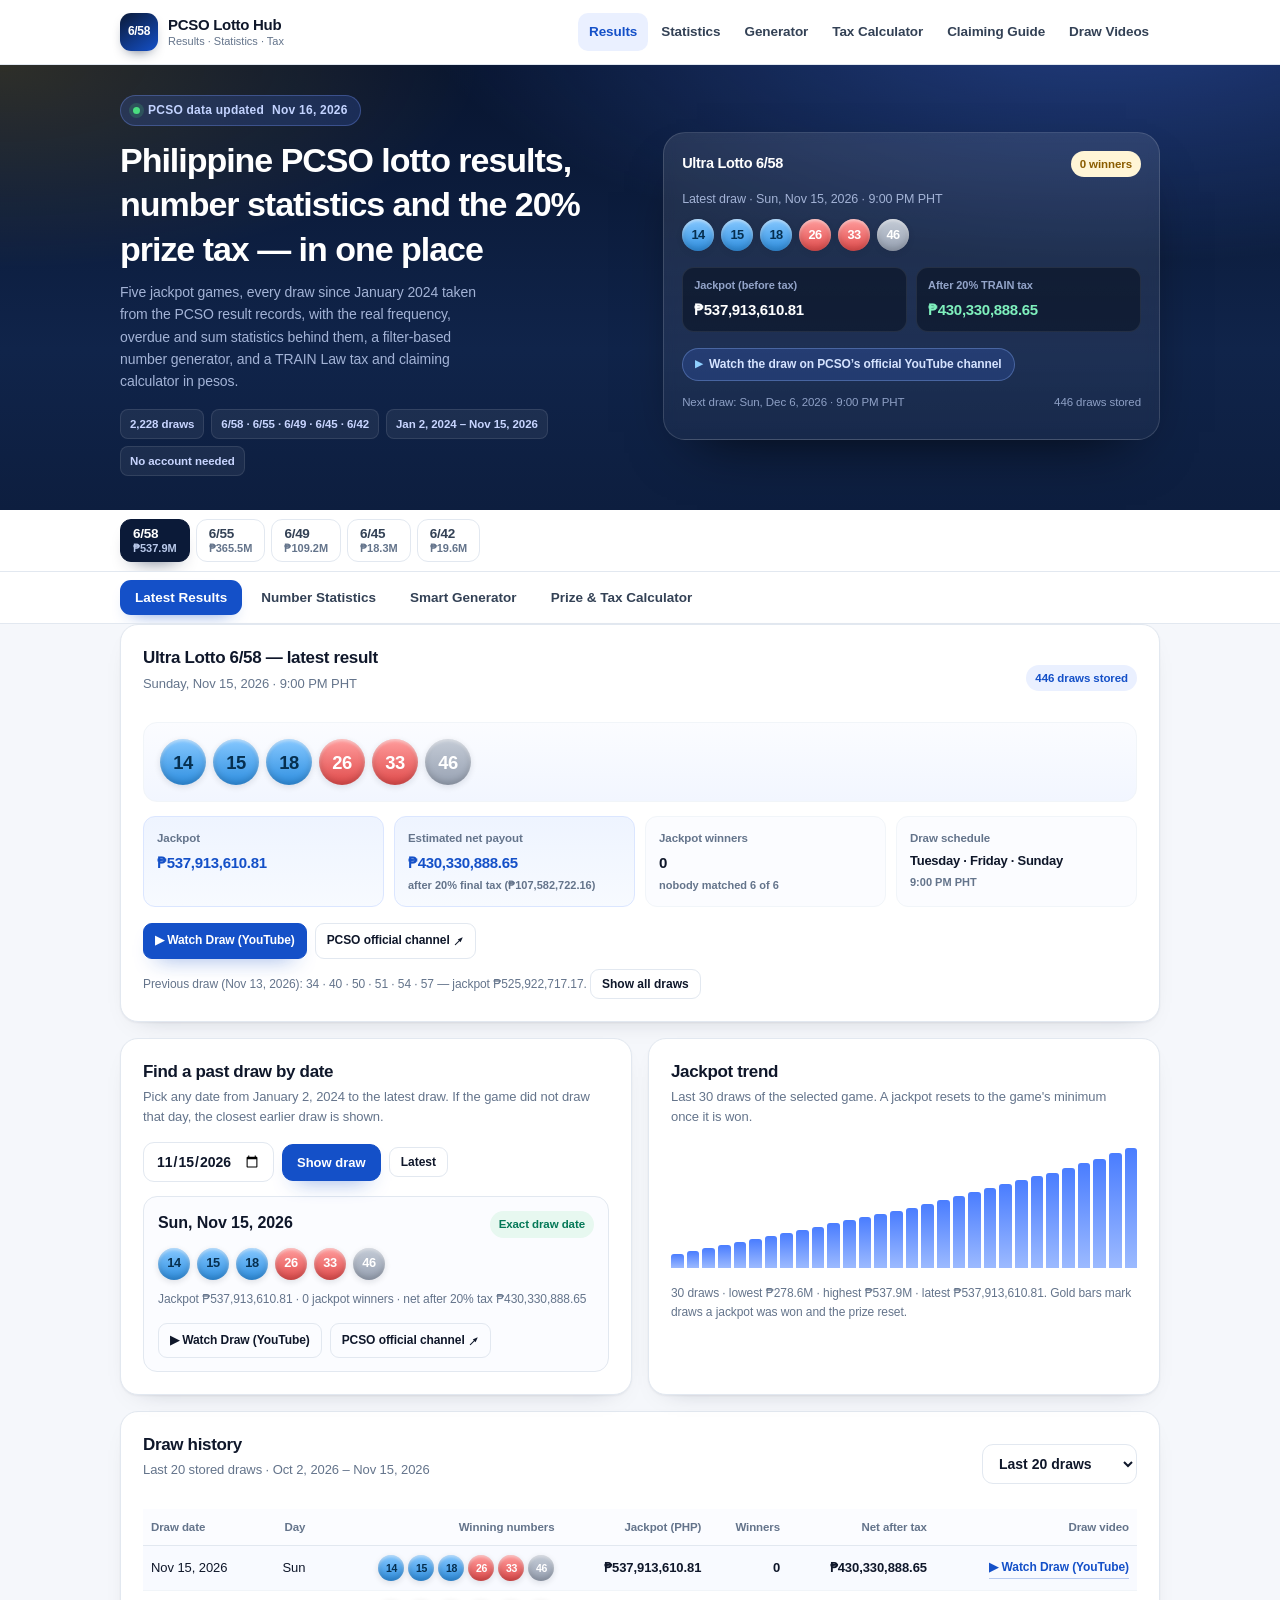
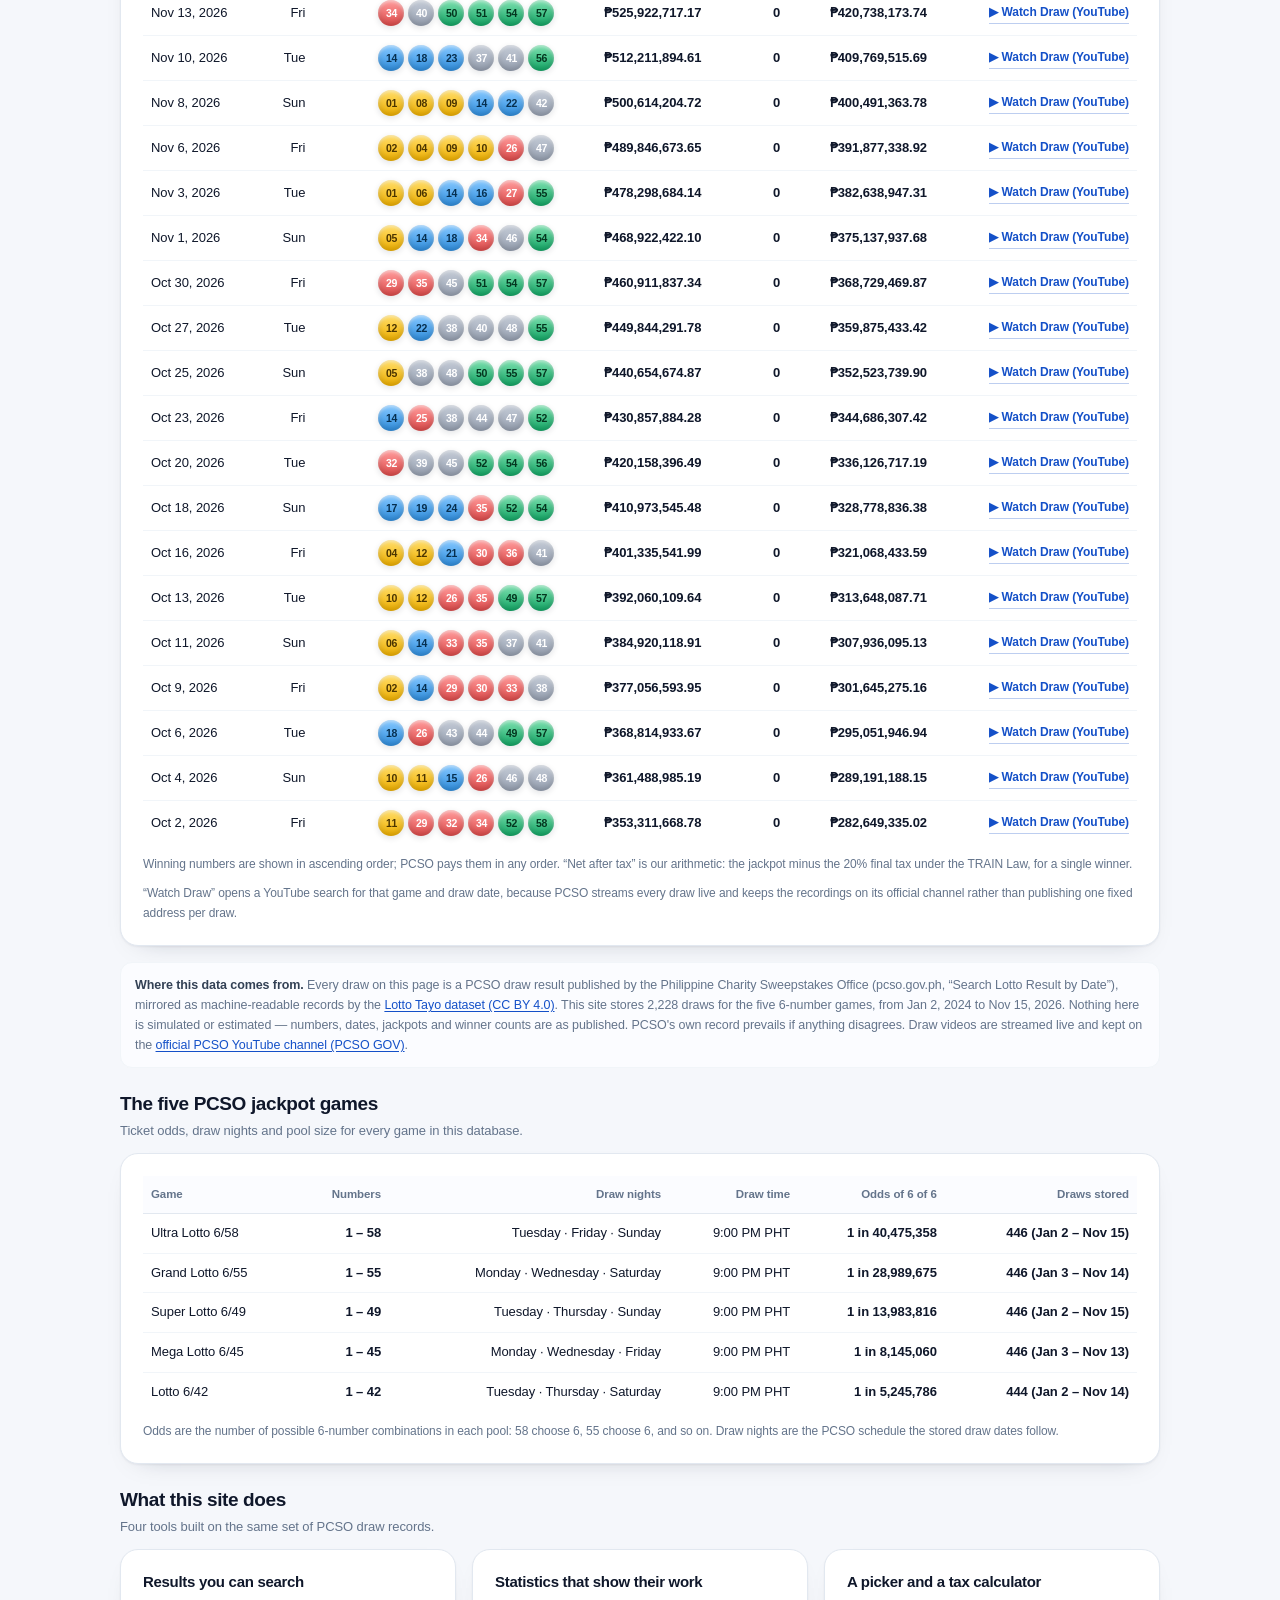
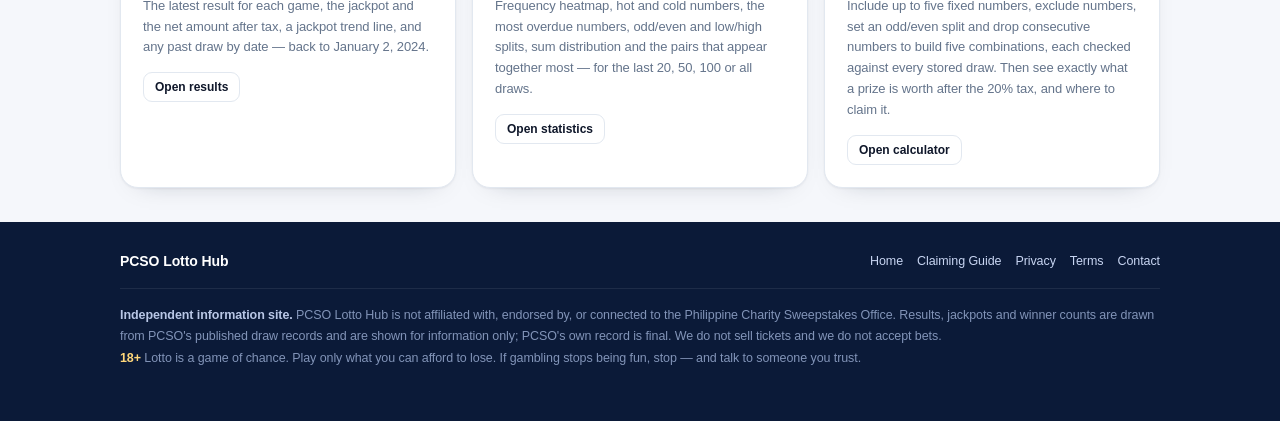
==== commit f8f46608: "Add YouTube draw-video links to results, history and date lookup - hero, header nav and source box l" ====
--- a/index.html
+++ b/index.html
@@ -42,6 +42,7 @@
       <a href="#generator" data-tab-link="generator">Generator</a>
       <a href="#tax" data-tab-link="calc">Tax Calculator</a>
       <a href="guide.html">Claiming Guide</a>
+      <a href="https://www.youtube.com/@PCSOGOVPHOfficial/streams" target="_blank" rel="noopener noreferrer">Draw Videos</a>
     </nav>
   </div>
 </header>
@@ -76,6 +77,7 @@
           <dd class="accent" id="heroNet">₱430,330,888.65</dd>
         </div>
       </dl>
+      <p class="hero-video"><a href="https://www.youtube.com/@PCSOGOVPHOfficial/streams" target="_blank" rel="noopener noreferrer"><span aria-hidden="true">▶</span> Watch the draw on PCSO’s official YouTube channel</a></p>
       <p class="hero-foot"><span id="heroNextDraw">Next draw: Tue, Nov 17, 2026 · 9:00 PM PHT</span><span id="heroCount">446 draws stored</span></p>
     </div>
   </div>
@@ -125,6 +127,7 @@
           <dd id="latestSchedule" style="font-size:13px">Tuesday · Friday · Sunday<small>9:00 PM PHT</small></dd>
         </div>
       </dl>
+      <div class="video-row" id="latestVideoLinks"></div>
       <p class="table-note" id="priorDraw"></p>
     </div>
 
@@ -173,16 +176,18 @@
               <th scope="col">Jackpot (PHP)</th>
               <th scope="col">Winners</th>
               <th scope="col">Net after tax</th>
+              <th scope="col">Draw video</th>
             </tr>
           </thead>
           <tbody id="historyBody"></tbody>
         </table>
       </div>
       <p class="table-note">Winning numbers are shown in ascending order; PCSO pays them in any order. “Net after tax” is our arithmetic: the jackpot minus the 20% final tax under the TRAIN Law, for a single winner.</p>
+      <p class="table-note">“Watch Draw” opens a YouTube search for that game and draw date, because PCSO streams every draw live and keeps the recordings on its official channel rather than publishing one fixed address per draw.</p>
     </div>
 
     <div class="source-box" style="margin-top:16px">
-      <b>Where this data comes from.</b> Every draw on this page is a PCSO draw result published by the Philippine Charity Sweepstakes Office (pcso.gov.ph, “Search Lotto Result by Date”), mirrored as machine-readable records by the <a href="https://github.com/kimken147/pcso-results-data" rel="nofollow noopener" target="_blank">Lotto Tayo dataset (CC BY 4.0)</a>. This site stores <span id="totalDraws">2,228</span> draws for the five 6-number games, from <span id="dataFrom">January 2, 2024</span> to <span id="dataTo">November 15, 2026</span>. Nothing here is simulated or estimated — numbers, dates, jackpots and winner counts are as published. PCSO's own record prevails if anything disagrees.
+      <b>Where this data comes from.</b> Every draw on this page is a PCSO draw result published by the Philippine Charity Sweepstakes Office (pcso.gov.ph, “Search Lotto Result by Date”), mirrored as machine-readable records by the <a href="https://github.com/kimken147/pcso-results-data" rel="nofollow noopener" target="_blank">Lotto Tayo dataset (CC BY 4.0)</a>. This site stores <span id="totalDraws">2,228</span> draws for the five 6-number games, from <span id="dataFrom">January 2, 2024</span> to <span id="dataTo">November 15, 2026</span>. Nothing here is simulated or estimated — numbers, dates, jackpots and winner counts are as published. PCSO's own record prevails if anything disagrees. Draw videos are streamed live and kept on the <a href="https://www.youtube.com/@PCSOGOVPHOfficial/streams" rel="noopener noreferrer" target="_blank">official PCSO YouTube channel (PCSO GOV)</a>.
     </div>
   </section>
 
--- a/assets/css/style.css
+++ b/assets/css/style.css
@@ -135,6 +135,15 @@
 .hero-prize dd .unit { font-size: 11.5px; font-weight: 600; color: #a8b7d8; }
 .hero-prize .accent { color: #7ff0bd; }
 .hero-foot { margin-top: 12px; font-size: 11.5px; color: #8fa1c6; display: flex; justify-content: space-between; gap: 10px; flex-wrap: wrap; }
+.hero-video { margin: 12px 0 0; }
+.hero-video a {
+  display: inline-flex; align-items: center; gap: 6px;
+  font-size: 12px; font-weight: 700; color: #d5e3ff; text-decoration: none;
+  background: rgba(74, 125, 255, .18); border: 1px solid rgba(140, 180, 255, .34);
+  border-radius: 999px; padding: 6px 12px;
+}
+.hero-video a:hover { background: rgba(74, 125, 255, .32); color: #fff; }
+.hero-video a span { font-size: 10px; color: #8fd0ff; }
 
 /* ---------- balls ---------- */
 .ball {
@@ -253,6 +262,17 @@
 table.data tr.is-high td { background: #f8faff; }
 table.data td .balls-row { gap: 4px; justify-content: flex-end; flex-wrap: nowrap; }
 table.data td .ball { --size: 26px; font-size: 10.5px; }
+
+/* ---------- YouTube draw videos ---------- */
+.video-row { display: flex; flex-wrap: wrap; align-items: center; gap: 8px; margin-top: 14px; }
+.video-row:empty { display: none; }
+a.video-link {
+  display: inline-flex; align-items: center; gap: 5px; white-space: nowrap;
+  color: var(--brand); font-size: 12px; font-weight: 700; text-decoration: none;
+  border-bottom: 1px solid rgba(20, 80, 200, .28); padding-bottom: 1px;
+}
+a.video-link:hover { color: #0f3fa3; border-bottom-color: #0f3fa3; }
+table.data td.video-cell { text-align: right; white-space: nowrap; }
 .table-note { margin: 10px 0 0; font-size: 12px; color: var(--muted); }
 
 /* ---------- controls ---------- */
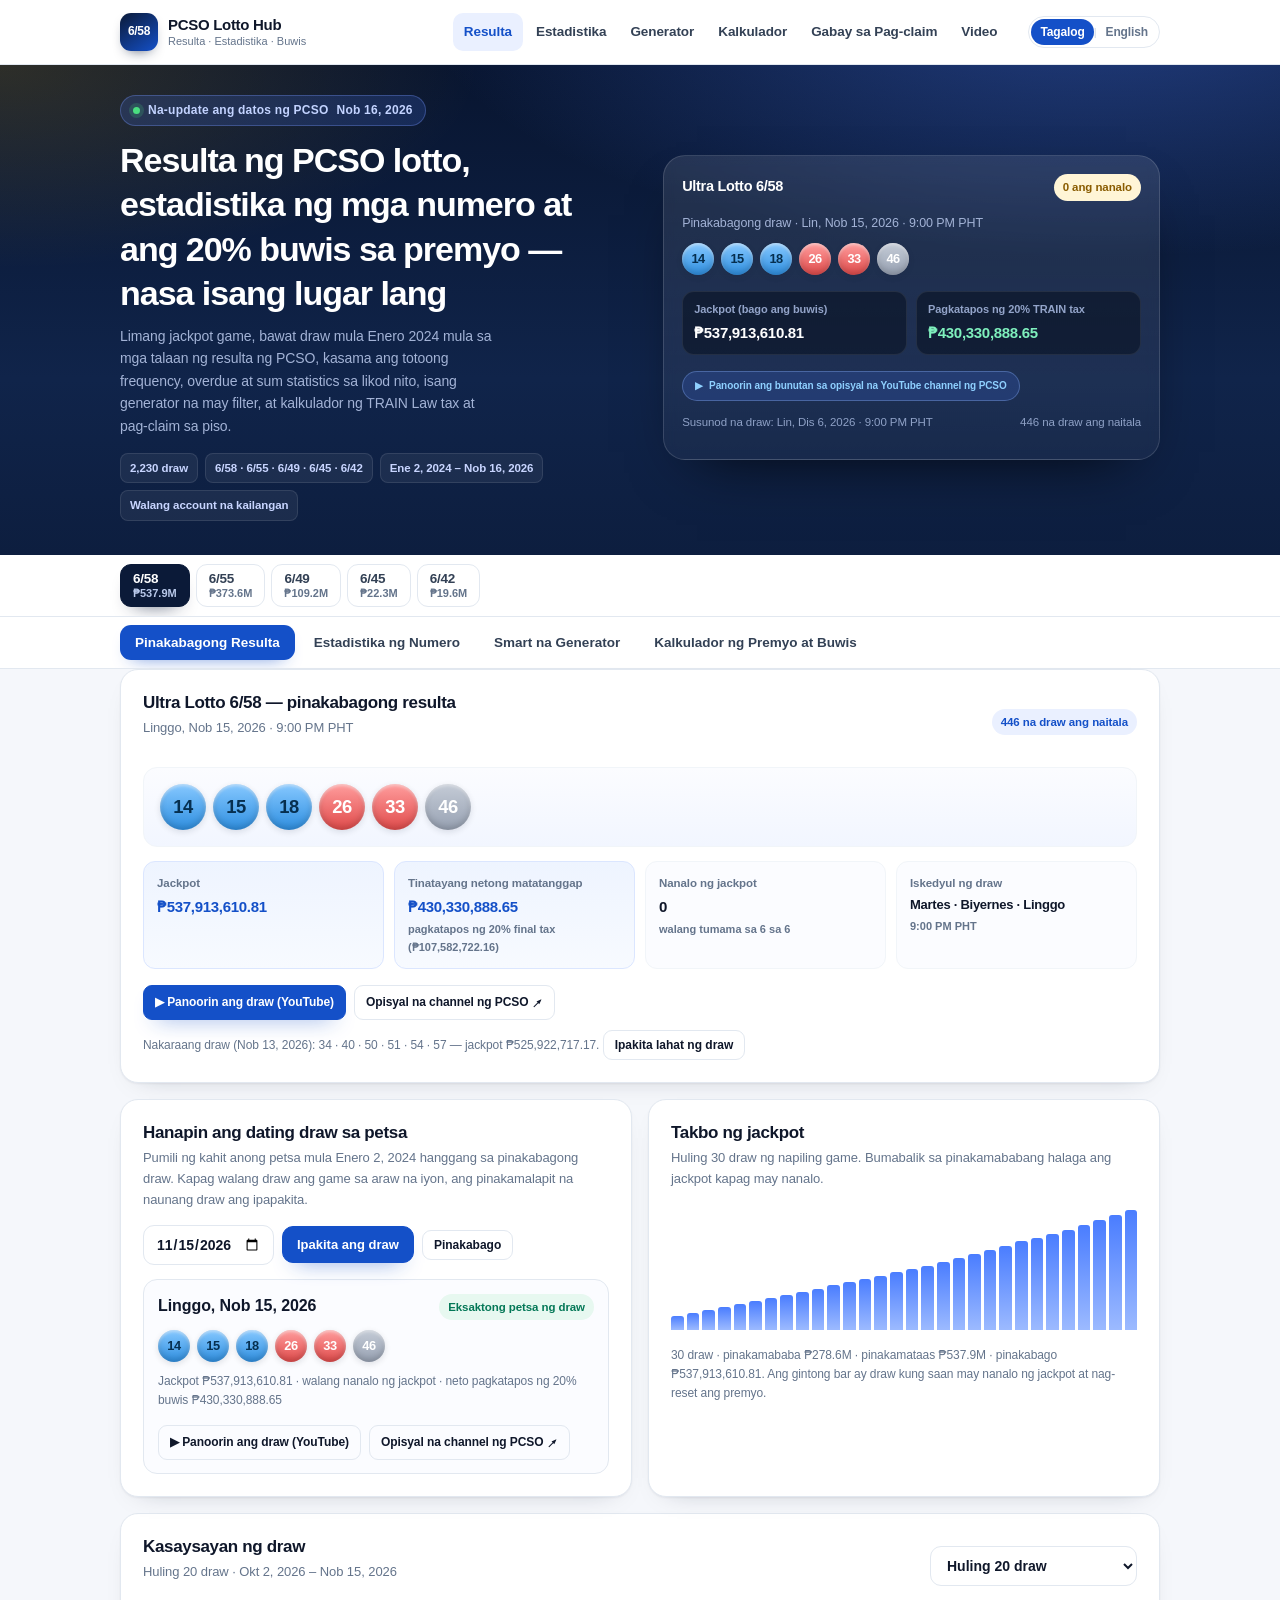
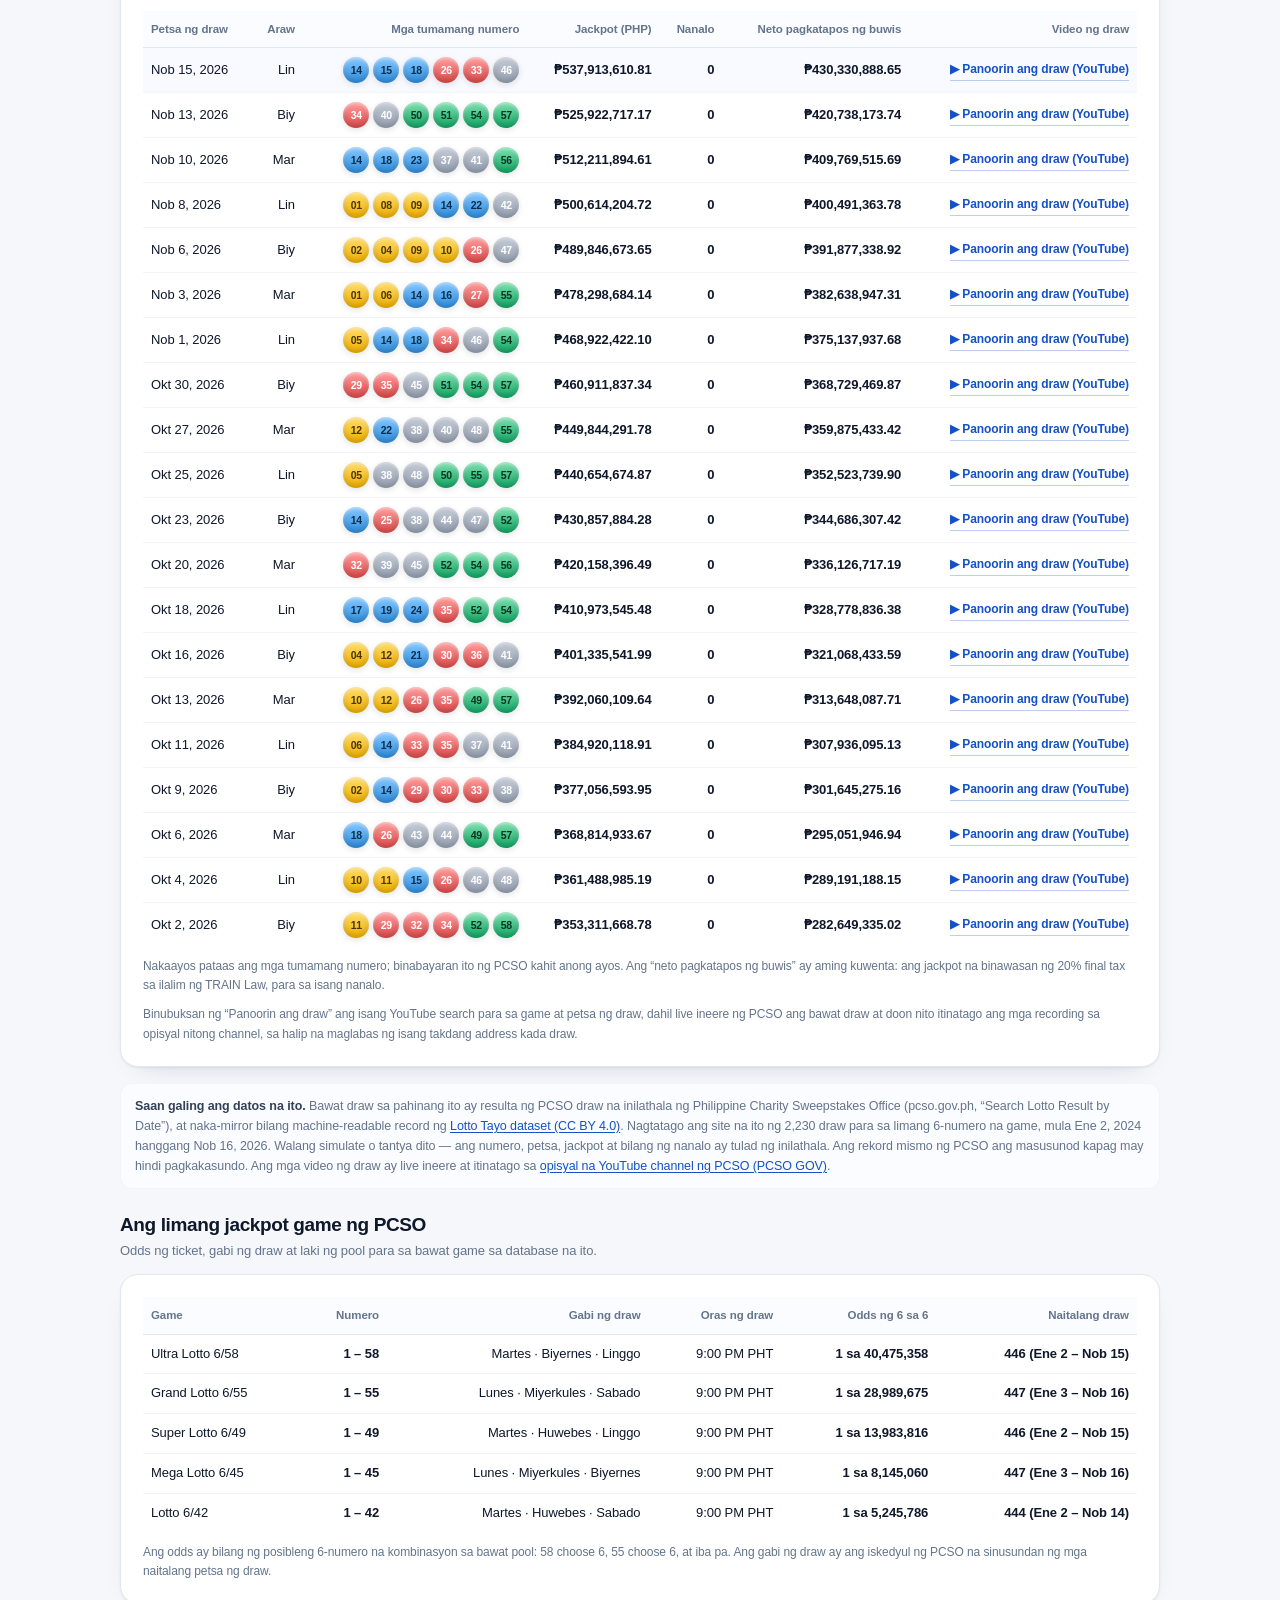
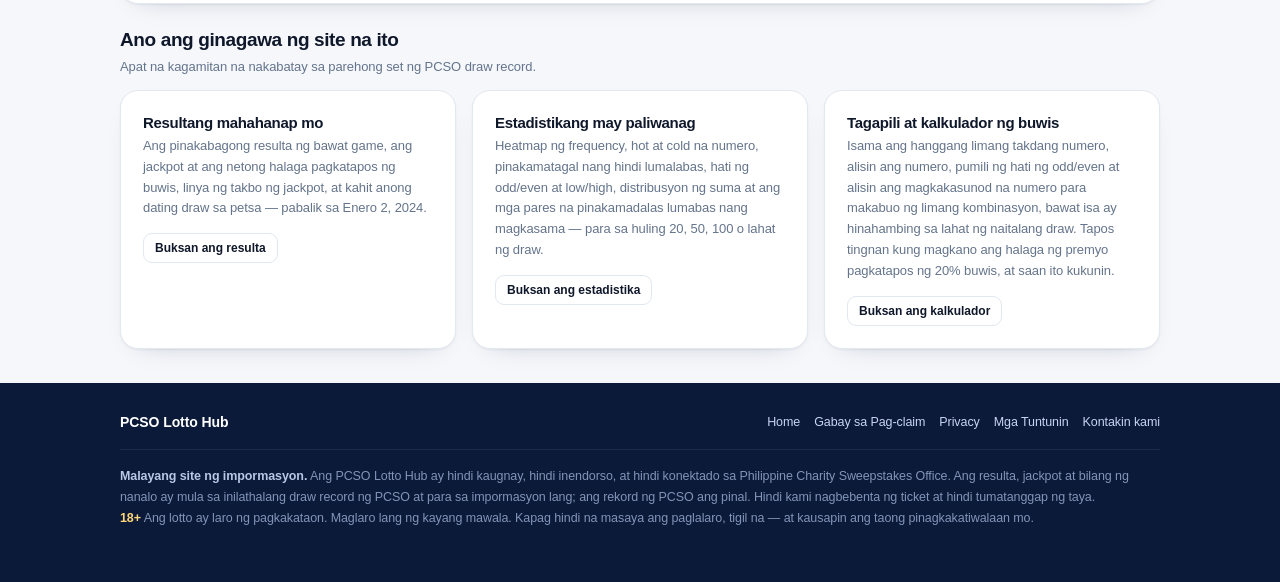
==== commit cfa4f576: "Serve the site in Tagalog by default with a [Tagalog | English] switch - every page now opens in nat" ====
--- a/index.html
+++ b/index.html
@@ -1,18 +1,19 @@
 <!DOCTYPE html>
-<html lang="en">
+<html lang="tl">
 <head>
 <meta charset="utf-8">
 <meta name="viewport" content="width=device-width, initial-scale=1">
-<title>PCSO Lotto Results, Number Statistics &amp; 20% Prize Tax Calculator | PCSO Lotto Hub</title>
-<meta name="description" content="Official PCSO lotto results for Ultra Lotto 6/58, Grand Lotto 6/55, Super Lotto 6/49, Mega Lotto 6/45 and Lotto 6/42, plus real number frequency, hot and cold number, overdue number statistics, a smart combination generator and a TRAIN Law 20% prize tax calculator in Philippine pesos.">
+<title data-i18n="meta.title">Resulta ng PCSO Lotto, Estadistika ng Numero at 20% Buwis sa Premyo | PCSO Lotto Hub</title>
+<meta name="description" content="Opisyal na resulta ng PCSO lotto para sa Ultra Lotto 6/58, Grand Lotto 6/55, Super Lotto 6/49, Mega Lotto 6/45 at Lotto 6/42, kasama ang totoong frequency ng numero, hot at cold number, overdue number, smart na generator ng kombinasyon at kalkulador ng 20% TRAIN tax sa piso." data-i18n="meta.desc" data-i18n-attr="content">
 <meta name="theme-color" content="#0b1a38">
 <link rel="canonical" href="https://lotto-tools.github.io/pcso-lotto-hub/">
 <meta property="og:type" content="website">
 <meta property="og:site_name" content="PCSO Lotto Hub">
-<meta property="og:title" content="PCSO Lotto Results, Statistics &amp; 20% Prize Tax Calculator">
-<meta property="og:description" content="Five PCSO jackpot games, 2,228 real draws since January 2024, number statistics and a TRAIN Law prize tax calculator.">
+<meta property="og:title" content="Resulta ng PCSO Lotto, Estadistika at 20% Buwis sa Premyo" data-i18n="meta.ogTitle" data-i18n-attr="content">
+<meta property="og:description" content="Limang jackpot game ng PCSO, bawat totoong draw mula Enero 2024, estadistika ng numero at kalkulador ng TRAIN Law tax." data-i18n="meta.ogDesc" data-i18n-attr="content">
 <meta property="og:url" content="https://lotto-tools.github.io/pcso-lotto-hub/">
 <meta property="og:image" content="https://lotto-tools.github.io/pcso-lotto-hub/assets/img/og-cover.png">
+<meta property="og:locale" content="tl_PH">
 <meta name="twitter:card" content="summary_large_image">
 <link rel="icon" href="assets/img/favicon.svg" type="image/svg+xml">
 <link rel="stylesheet" href="assets/css/style.css">
@@ -22,8 +23,8 @@
   "@type": "WebSite",
   "name": "PCSO Lotto Hub",
   "url": "https://lotto-tools.github.io/pcso-lotto-hub/",
-  "description": "Philippine PCSO lotto results, number statistics and prize tax calculator based on official PCSO draw records.",
-  "inLanguage": "en-PH",
+  "description": "Resulta ng PCSO lotto, estadistika ng numero at kalkulador ng buwis sa premyo, batay sa opisyal na draw record ng PCSO.",
+  "inLanguage": "tl-PH",
   "publisher": { "@type": "Organization", "name": "PCSO Lotto Hub", "url": "https://lotto-tools.github.io/pcso-lotto-hub/" }
 }
 </script>
@@ -34,97 +35,101 @@
   <div class="wrap header-inner">
     <a class="brand" href="index.html">
       <span class="brand-mark" aria-hidden="true">6/58</span>
-      <span class="brand-text">PCSO Lotto Hub<small>Results · Statistics · Tax</small></span>
+      <span class="brand-text">PCSO Lotto Hub<small data-i18n="nav.brandSub">Resulta · Estadistika · Buwis</small></span>
     </a>
-    <nav class="site-nav" aria-label="Main">
-      <a href="#results" data-tab-link="results" class="is-active">Results</a>
-      <a href="#statistics" data-tab-link="stats">Statistics</a>
-      <a href="#generator" data-tab-link="generator">Generator</a>
-      <a href="#tax" data-tab-link="calc">Tax Calculator</a>
-      <a href="guide.html">Claiming Guide</a>
-      <a href="https://www.youtube.com/@PCSOGOVPHOfficial/streams" target="_blank" rel="noopener noreferrer">Draw Videos</a>
+    <nav class="site-nav" aria-label="Pangunahing menu">
+      <a href="#results" data-tab-link="results" class="is-active" data-i18n="nav.results">Resulta</a>
+      <a href="#statistics" data-tab-link="stats" data-i18n="nav.stats">Estadistika</a>
+      <a href="#generator" data-tab-link="generator" data-i18n="nav.gen">Generator</a>
+      <a href="#tax" data-tab-link="calc" data-i18n="nav.tax">Kalkulador</a>
+      <a href="guide.html" data-i18n="nav.guide">Gabay sa Pag-claim</a>
+      <a href="https://www.youtube.com/@PCSOGOVPHOfficial/streams" target="_blank" rel="noopener noreferrer" data-i18n="nav.videos">Video</a>
     </nav>
+    <div class="lang-switch" id="langSwitch" role="group" aria-label="Wika / Language">
+      <button type="button" data-lang="tl" aria-pressed="true">Tagalog</button><span aria-hidden="true">|</span><button type="button" data-lang="en" aria-pressed="false">English</button>
+    </div>
   </div>
 </header>
 
 <section class="hero">
   <div class="wrap hero-grid">
     <div>
-      <p class="eyebrow"><span class="live-dot" aria-hidden="true"></span>PCSO data updated <span id="dataUpdated">Nov 16, 2026</span></p>
-      <h1>Philippine PCSO lotto results, number statistics and the 20% prize tax — in one place</h1>
-      <p class="hero-sub">Five jackpot games, every draw since January 2024 taken from the PCSO result records, with the real frequency, overdue and sum statistics behind them, a filter-based number generator, and a TRAIN Law tax and claiming calculator in pesos.</p>
+      <p class="eyebrow"><span class="live-dot" aria-hidden="true"></span><span data-i18n="hero.updated">Na-update ang datos ng PCSO</span> <span id="dataUpdated">Nob 16, 2026</span></p>
+      <h1 data-i18n="hero.h1">Resulta ng PCSO lotto, estadistika ng mga numero at ang 20% buwis sa premyo — nasa isang lugar lang</h1>
+      <p class="hero-sub" data-i18n="hero.sub">Limang jackpot game, bawat draw mula Enero 2024 mula sa mga talaan ng resulta ng PCSO, kasama ang totoong frequency, overdue at sum statistics sa likod nito, isang generator na may filter, at kalkulador ng TRAIN Law tax at pag-claim sa piso.</p>
       <div class="hero-badges">
-        <span id="badgeDraws">2,228 draws</span>
+        <span id="badgeDraws">2,230 draw</span>
         <span>6/58 · 6/55 · 6/49 · 6/45 · 6/42</span>
-        <span id="badgeCoverage">Jan 2, 2024 – Nov 15, 2026</span>
-        <span>No account needed</span>
+        <span id="badgeCoverage">Ene 2, 2024 – Nob 16, 2026</span>
+        <span data-i18n="hero.noAccount">Walang account na kailangan</span>
       </div>
     </div>
     <div class="hero-card" aria-live="polite">
       <div class="hero-card-top">
         <span class="hero-round" id="heroGameName">Ultra Lotto 6/58</span>
-        <span class="badge badge--gold" id="heroWinners">0 winners</span>
-      </div>
-      <p class="hero-sub" style="margin-bottom:10px;font-size:12.5px" id="heroDrawDate">Latest draw · Sun, Nov 15, 2026 · 9:00 PM PHT</p>
+        <span class="badge badge--gold" id="heroWinners">0 ang nanalo</span>
+      </div>
+      <p class="hero-sub" style="margin-bottom:10px;font-size:12.5px" id="heroDrawDate">Pinakabagong draw · Lin, Nob 15, 2026 · 9:00 PM PHT</p>
       <div class="hero-balls" id="heroBalls"></div>
       <dl class="hero-prize">
         <div>
-          <dt>Jackpot (before tax)</dt>
+          <dt data-i18n="hero.jackpot">Jackpot (bago ang buwis)</dt>
           <dd id="heroJackpot">₱537,913,610.81</dd>
         </div>
         <div>
-          <dt>After 20% TRAIN tax</dt>
+          <dt data-i18n="hero.net">Pagkatapos ng 20% TRAIN tax</dt>
           <dd class="accent" id="heroNet">₱430,330,888.65</dd>
         </div>
       </dl>
-      <p class="hero-video"><a href="https://www.youtube.com/@PCSOGOVPHOfficial/streams" target="_blank" rel="noopener noreferrer"><span aria-hidden="true">▶</span> Watch the draw on PCSO’s official YouTube channel</a></p>
-      <p class="hero-foot"><span id="heroNextDraw">Next draw: Tue, Nov 17, 2026 · 9:00 PM PHT</span><span id="heroCount">446 draws stored</span></p>
+      <p class="hero-video"><a href="https://www.youtube.com/@PCSOGOVPHOfficial/streams" target="_blank" rel="noopener noreferrer"><span aria-hidden="true">▶</span> <span data-i18n="hero.watch">Panoorin ang bunutan sa opisyal na YouTube channel ng PCSO</span></a></p>
+      <p class="hero-foot"><span id="heroNextDraw">Susunod na draw: Mar, Nob 17, 2026 · 9:00 PM PHT</span><span id="heroCount">446 na draw ang naitala</span></p>
     </div>
   </div>
 </section>
 
 <div class="gamebar">
-  <div class="wrap gamebar-inner" id="gameBar" role="tablist" aria-label="Choose a lotto game"></div>
+  <div class="wrap gamebar-inner" id="gameBar" role="tablist" aria-label="Pumili ng lotto game"></div>
 </div>
 
-<nav class="tabbar" aria-label="Sections">
+<nav class="tabbar" aria-label="Mga seksyon">
   <div class="wrap tabbar-inner" id="tabBar">
-    <button class="tab is-active" type="button" data-tab="results">Latest Results</button>
-    <button class="tab" type="button" data-tab="stats">Number Statistics</button>
-    <button class="tab" type="button" data-tab="generator">Smart Generator</button>
-    <button class="tab" type="button" data-tab="calc">Prize &amp; Tax Calculator</button>
+    <button class="tab is-active" type="button" data-tab="results" data-i18n="tab.results">Pinakabagong Resulta</button>
+    <button class="tab" type="button" data-tab="stats" data-i18n="tab.stats">Estadistika ng Numero</button>
+    <button class="tab" type="button" data-tab="generator" data-i18n="tab.gen">Smart na Generator</button>
+    <button class="tab" type="button" data-tab="calc" data-i18n="tab.calc">Kalkulador ng Premyo at Buwis</button>
+    <a class="tab tab--guide" href="guide.html" data-i18n="tab.guide">Gabay sa Pag-claim</a>
   </div>
 </nav>
 
 <main class="wrap">
 
   <!-- ================= RESULTS ================= -->
-  <section class="panel" id="panel-results" aria-label="Latest results">
+  <section class="panel" id="panel-results" aria-label="Pinakabagong resulta">
     <div class="card">
       <div class="draw-head">
         <div>
-          <h2 class="card-title" id="latestGame">Ultra Lotto 6/58 — latest result</h2>
-          <p class="card-desc" id="latestDate">Sunday, November 15, 2026</p>
-        </div>
-        <span class="badge badge--brand" id="latestDrawNo">Draw #446 in this database</span>
+          <h2 class="card-title" id="latestGame">Ultra Lotto 6/58 — pinakabagong resulta</h2>
+          <p class="card-desc" id="latestDate">Linggo, Nobyembre 15, 2026</p>
+        </div>
+        <span class="badge badge--brand" id="latestDrawNo">446 na draw ang naitala</span>
       </div>
       <div class="draw-balls" id="latestBalls"></div>
       <dl class="stat-grid">
         <div class="stat is-key">
-          <dt>Jackpot</dt>
+          <dt data-i18n="res.jackpot">Jackpot</dt>
           <dd id="latestJackpot">₱537,913,610.81</dd>
         </div>
         <div class="stat is-key">
-          <dt>Estimated net payout</dt>
-          <dd id="latestNet">₱430,330,888.65<small>after 20% final tax</small></dd>
+          <dt data-i18n="res.net">Tinatayang netong matatanggap</dt>
+          <dd id="latestNet">₱430,330,888.65<small data-i18n="res.netSmall">pagkatapos ng 20% final tax</small></dd>
         </div>
         <div class="stat">
-          <dt>Jackpot winners</dt>
-          <dd id="latestWinners">0<small>nobody matched 6 of 6</small></dd>
+          <dt data-i18n="res.winners">Nanalo ng jackpot</dt>
+          <dd id="latestWinners">0<small data-i18n="res.winnersSmall">walang tumama sa 6 sa 6</small></dd>
         </div>
         <div class="stat">
-          <dt>Draw schedule</dt>
-          <dd id="latestSchedule" style="font-size:13px">Tuesday · Friday · Sunday<small>9:00 PM PHT</small></dd>
+          <dt data-i18n="res.schedule">Iskedyul ng draw</dt>
+          <dd id="latestSchedule" style="font-size:13px">Martes · Biyernes · Linggo<small>9:00 PM PHT</small></dd>
         </div>
       </dl>
       <div class="video-row" id="latestVideoLinks"></div>
@@ -133,19 +138,19 @@
 
     <div class="grid-2" style="margin-top:16px">
       <div class="card">
-        <h2 class="card-title">Find a past draw by date</h2>
-        <p class="card-desc">Pick any date from January 2, 2024 to the latest draw. If the game did not draw that day, the closest earlier draw is shown.</p>
+        <h2 class="card-title" data-i18n="res.findTitle">Hanapin ang dating draw sa petsa</h2>
+        <p class="card-desc" data-i18n="res.findDesc">Pumili ng kahit anong petsa mula Enero 2, 2024 hanggang sa pinakabagong draw. Kapag walang draw ang game sa araw na iyon, ang pinakamalapit na naunang draw ang ipapakita.</p>
         <form class="lookup" id="dateForm">
-          <label class="sr-only" for="dateInput">Draw date</label>
+          <label class="sr-only" for="dateInput" data-i18n="res.dateLabel">Petsa ng draw</label>
           <input class="input" type="date" id="dateInput" min="2024-01-02" max="2026-11-15" required>
-          <button class="btn btn--primary" type="submit">Show draw</button>
-          <button class="btn btn--ghost btn--sm" type="button" id="btnDateReset">Latest</button>
+          <button class="btn btn--primary" type="submit" data-i18n="res.showDraw">Ipakita ang draw</button>
+          <button class="btn btn--ghost btn--sm" type="button" id="btnDateReset" data-i18n="res.latestBtn">Pinakabago</button>
         </form>
         <div id="dateResult" style="margin-top:14px"></div>
       </div>
       <div class="card">
-        <h2 class="card-title">Jackpot trend</h2>
-        <p class="card-desc" id="trendDesc">Last 30 draws of the selected game. A jackpot resets to the game's minimum once it is won.</p>
+        <h2 class="card-title" data-i18n="res.trendTitle">Takbo ng jackpot</h2>
+        <p class="card-desc" id="trendDesc" data-i18n="res.trendDesc">Huling 30 draw ng napiling game. Bumabalik sa pinakamababang halaga ang jackpot kapag may nanalo.</p>
         <div id="trendChart" style="min-height:150px"></div>
       </div>
     </div>
@@ -153,16 +158,16 @@
     <div class="card" style="margin-top:16px">
       <div class="draw-head">
         <div>
-          <h2 class="card-title">Draw history</h2>
-          <p class="card-desc" id="historyRangeLabel">All stored draws for this game</p>
+          <h2 class="card-title" data-i18n="res.historyTitle">Kasaysayan ng draw</h2>
+          <p class="card-desc" id="historyRangeLabel">Lahat ng naitalang draw ng game na ito</p>
         </div>
         <div class="lookup">
-          <label class="sr-only" for="historyCount">Rows</label>
+          <label class="sr-only" for="historyCount" data-i18n="res.rows">Row</label>
           <select class="input" id="historyCount">
-            <option value="20">Last 20 draws</option>
-            <option value="50">Last 50 draws</option>
-            <option value="100">Last 100 draws</option>
-            <option value="0">All stored draws</option>
+            <option value="20" data-i18n="res.opt20">Huling 20 draw</option>
+            <option value="50" data-i18n="res.opt50">Huling 50 draw</option>
+            <option value="100" data-i18n="res.opt100">Huling 100 draw</option>
+            <option value="0" data-i18n="res.optAll">Lahat ng naitalang draw</option>
           </select>
         </div>
       </div>
@@ -170,128 +175,128 @@
         <table class="data">
           <thead>
             <tr>
-              <th scope="col">Draw date</th>
-              <th scope="col">Day</th>
-              <th scope="col">Winning numbers</th>
-              <th scope="col">Jackpot (PHP)</th>
-              <th scope="col">Winners</th>
-              <th scope="col">Net after tax</th>
-              <th scope="col">Draw video</th>
+              <th scope="col" data-i18n="th.date">Petsa ng draw</th>
+              <th scope="col" data-i18n="th.day">Araw</th>
+              <th scope="col" data-i18n="th.nums">Mga tumamang numero</th>
+              <th scope="col" data-i18n="th.jackpot">Jackpot (PHP)</th>
+              <th scope="col" data-i18n="th.winners">Nanalo</th>
+              <th scope="col" data-i18n="th.net">Neto pagkatapos ng buwis</th>
+              <th scope="col" data-i18n="th.video">Video ng draw</th>
             </tr>
           </thead>
           <tbody id="historyBody"></tbody>
         </table>
       </div>
-      <p class="table-note">Winning numbers are shown in ascending order; PCSO pays them in any order. “Net after tax” is our arithmetic: the jackpot minus the 20% final tax under the TRAIN Law, for a single winner.</p>
-      <p class="table-note">“Watch Draw” opens a YouTube search for that game and draw date, because PCSO streams every draw live and keeps the recordings on its official channel rather than publishing one fixed address per draw.</p>
-    </div>
-
-    <div class="source-box" style="margin-top:16px">
-      <b>Where this data comes from.</b> Every draw on this page is a PCSO draw result published by the Philippine Charity Sweepstakes Office (pcso.gov.ph, “Search Lotto Result by Date”), mirrored as machine-readable records by the <a href="https://github.com/kimken147/pcso-results-data" rel="nofollow noopener" target="_blank">Lotto Tayo dataset (CC BY 4.0)</a>. This site stores <span id="totalDraws">2,228</span> draws for the five 6-number games, from <span id="dataFrom">January 2, 2024</span> to <span id="dataTo">November 15, 2026</span>. Nothing here is simulated or estimated — numbers, dates, jackpots and winner counts are as published. PCSO's own record prevails if anything disagrees. Draw videos are streamed live and kept on the <a href="https://www.youtube.com/@PCSOGOVPHOfficial/streams" rel="noopener noreferrer" target="_blank">official PCSO YouTube channel (PCSO GOV)</a>.
+      <p class="table-note" data-i18n="res.note1">Nakaayos pataas ang mga tumamang numero; binabayaran ito ng PCSO kahit anong ayos. Ang “neto pagkatapos ng buwis” ay aming kuwenta: ang jackpot na binawasan ng 20% final tax sa ilalim ng TRAIN Law, para sa isang nanalo.</p>
+      <p class="table-note" data-i18n="res.note2">Binubuksan ng “Panoorin ang draw” ang isang YouTube search para sa game at petsa ng draw, dahil live ineere ng PCSO ang bawat draw at doon nito itinatago ang mga recording sa opisyal nitong channel, sa halip na maglabas ng isang takdang address kada draw.</p>
+    </div>
+
+    <div class="source-box" style="margin-top:16px" data-i18n-html="src.body">
+      <b>Saan galing ang datos na ito.</b> Bawat draw sa pahinang ito ay resulta ng PCSO draw na inilathala ng Philippine Charity Sweepstakes Office (pcso.gov.ph, “Search Lotto Result by Date”), at naka-mirror bilang machine-readable record ng <a href="https://github.com/kimken147/pcso-results-data" rel="nofollow noopener" target="_blank">Lotto Tayo dataset (CC BY 4.0)</a>. Nagtatago ang site na ito ng <span id="totalDraws">2,230</span> draw para sa limang 6-numero na game, mula <span id="dataFrom">Enero 2, 2024</span> hanggang <span id="dataTo">Nobyembre 16, 2026</span>. Walang simulate o tantya dito — ang numero, petsa, jackpot at bilang ng nanalo ay tulad ng inilathala. Ang rekord mismo ng PCSO ang masusunod kapag may hindi pagkakasundo. Ang mga video ng draw ay live ineere at itinatago sa <a href="https://www.youtube.com/@PCSOGOVPHOfficial/streams" rel="noopener noreferrer" target="_blank">opisyal na YouTube channel ng PCSO (PCSO GOV)</a>.
     </div>
   </section>
 
   <!-- ================= STATISTICS ================= -->
-  <section class="panel" id="panel-stats" aria-label="Number statistics" hidden>
+  <section class="panel" id="panel-stats" aria-label="Estadistika ng numero" hidden>
     <div class="card">
       <div class="draw-head">
         <div>
-          <h2 class="card-title" id="statsTitle">Ultra Lotto 6/58 — number statistics</h2>
-          <p class="card-desc" id="statsRangeLabel">Last 50 draws of this game</p>
-        </div>
-        <div class="segmented" id="rangeSeg" role="group" aria-label="Draw range">
-          <button type="button" data-range="20">Last 20</button>
-          <button type="button" data-range="50" class="is-active">Last 50</button>
-          <button type="button" data-range="100">Last 100</button>
-          <button type="button" data-range="0">All stored</button>
+          <h2 class="card-title" id="statsTitle">Ultra Lotto 6/58 — estadistika ng numero</h2>
+          <p class="card-desc" id="statsRangeLabel">Huling 50 draw ng game na ito</p>
+        </div>
+        <div class="segmented" id="rangeSeg" role="group" aria-label="Saklaw ng draw">
+          <button type="button" data-range="20" data-i18n="stats.r20">Huling 20</button>
+          <button type="button" data-range="50" class="is-active" data-i18n="stats.r50">Huling 50</button>
+          <button type="button" data-range="100" data-i18n="stats.r100">Huling 100</button>
+          <button type="button" data-range="0" data-i18n="stats.rAll">Lahat ng naitala</button>
         </div>
       </div>
       <dl class="stat-grid">
-        <div class="stat is-key"><dt>Draws analyzed</dt><dd id="statsSize">50</dd></div>
-        <div class="stat"><dt>Expected hits per number</dt><dd id="statsExpected">5.17</dd></div>
-        <div class="stat"><dt>Average winning sum</dt><dd id="statsAvgSum">177</dd></div>
-        <div class="stat"><dt>Most overdue</dt><dd id="statsOverdueTop">31<small>12 draws since it appeared</small></dd></div>
+        <div class="stat is-key"><dt data-i18n="stats.size">Mga draw na sinuri</dt><dd id="statsSize">50</dd></div>
+        <div class="stat"><dt data-i18n="stats.expected">Inaasahang paglabas kada numero</dt><dd id="statsExpected">5.17</dd></div>
+        <div class="stat"><dt data-i18n="stats.avgSum">Karaniwang suma ng panalong numero</dt><dd id="statsAvgSum">177</dd></div>
+        <div class="stat"><dt data-i18n="stats.overdueTop">Pinakamatagal nang wala</dt><dd id="statsOverdueTop">31<small data-i18n="stats.overdueSmall">draw mula nang huli itong lumabas</small></dd></div>
       </dl>
       <div class="divider"></div>
-      <h3 class="card-title">Frequency heatmap</h3>
-      <p class="card-desc">How many times each number came out in the selected range. Deeper blue means it appeared more often than the average for this range.</p>
+      <h3 class="card-title" data-i18n="stats.heat">Heatmap ng frequency</h3>
+      <p class="card-desc" data-i18n="stats.heatDesc">Ilang beses lumabas ang bawat numero sa napiling saklaw. Mas matingkad ang asul kapag mas madalas itong lumabas kaysa sa karaniwan sa saklaw na ito.</p>
       <div class="heatmap" id="heatmap"></div>
       <div class="chip-row" id="heatLegend" style="margin-top:12px"></div>
     </div>
 
     <div class="grid-3" style="margin-top:16px">
       <div class="card">
-        <h3 class="card-title">Hot numbers</h3>
-        <p class="card-desc">Most drawn in this range.</p>
+        <h3 class="card-title" data-i18n="stats.hot">Hot na numero</h3>
+        <p class="card-desc" data-i18n="stats.hotDesc">Pinakamadalas lumabas sa saklaw na ito.</p>
         <div class="chip-row" id="hotChips"></div>
       </div>
       <div class="card">
-        <h3 class="card-title">Cold numbers</h3>
-        <p class="card-desc">Least drawn in this range.</p>
+        <h3 class="card-title" data-i18n="stats.cold">Cold na numero</h3>
+        <p class="card-desc" data-i18n="stats.coldDesc">Pinakamadalang lumabas sa saklaw na ito.</p>
         <div class="chip-row" id="coldChips"></div>
       </div>
       <div class="card">
-        <h3 class="card-title">Most overdue</h3>
-        <p class="card-desc">Draws since the number last appeared.</p>
+        <h3 class="card-title" data-i18n="stats.overdueTitle">Pinakamatagal nang hindi lumalabas</h3>
+        <p class="card-desc" data-i18n="stats.overdueDesc">Bilang ng draw mula nang huling lumabas ang numero.</p>
         <div class="chip-row" id="overdueChips"></div>
       </div>
     </div>
 
     <div class="grid-2" style="margin-top:16px">
       <div class="card">
-        <h3 class="card-title">Odd / even split</h3>
-        <p class="card-desc">How many odd numbers each winning draw carried.</p>
+        <h3 class="card-title" data-i18n="stats.oddTitle">Hati ng odd / even</h3>
+        <p class="card-desc" data-i18n="stats.oddDesc">Ilang odd na numero ang taglay ng bawat nanalong draw.</p>
         <div id="oddChart"></div>
       </div>
       <div class="card">
-        <h3 class="card-title">Low / high split</h3>
-        <p class="card-desc" id="lowHighDesc">Low = 1 to 29, high = 30 to 58.</p>
+        <h3 class="card-title" data-i18n="stats.lowTitle">Hati ng low / high</h3>
+        <p class="card-desc" id="lowHighDesc">Low = 1 hanggang 29, high = 30 hanggang 58.</p>
         <div id="lowChart"></div>
       </div>
     </div>
 
     <div class="grid-2" style="margin-top:16px">
       <div class="card">
-        <h3 class="card-title">Sum distribution</h3>
-        <p class="card-desc" id="sumDesc">Total of the six winning numbers, grouped into equal bands.</p>
+        <h3 class="card-title" data-i18n="stats.sumTitle">Distribusyon ng suma</h3>
+        <p class="card-desc" id="sumDesc">Kabuuan ng anim na panalong numero, pinagsama-sama sa pantay na saklaw.</p>
         <div id="sumChart"></div>
       </div>
       <div class="card">
-        <h3 class="card-title">Most common pairs</h3>
-        <p class="card-desc">Number pairs that came out together most often in this range.</p>
+        <h3 class="card-title" data-i18n="stats.pairTitle">Mga pinakakaraniwang pares</h3>
+        <p class="card-desc" data-i18n="stats.pairDesc">Mga pares ng numero na pinakamadalas lumabas nang magkasama sa saklaw na ito.</p>
         <div class="pair-grid" id="pairList"></div>
       </div>
     </div>
 
     <div class="notice notice--warn" style="margin-top:16px">
       <span aria-hidden="true">!</span>
-      <span><b>What statistics can and cannot do.</b> Every draw is an independent event. Frequencies, gaps and sums describe what already happened in the PCSO records; they do not change the odds of the next draw, which stay fixed at 1 in 40,475,358 for Ultra Lotto 6/58. Use this page to explore the data, not as a prediction.</span>
+      <span data-i18n-html="stats.warn"><b>Ano ang kaya at hindi kaya ng estadistika.</b> Bawat draw ay hiwalay na pangyayari. Ang frequency, gap at suma ay naglalarawan ng nangyari na sa talaan ng PCSO; hindi nila binabago ang tsansa sa susunod na draw, na laging 1 sa 40,475,358 para sa Ultra Lotto 6/58. Gamitin ang pahinang ito para tuklasin ang datos, hindi bilang hula.</span>
     </div>
   </section>
 
   <!-- ================= GENERATOR ================= -->
-  <section class="panel" id="panel-generator" aria-label="Number generator" hidden>
+  <section class="panel" id="panel-generator" aria-label="Generator ng numero" hidden>
     <div class="gen-layout">
       <div class="card">
-        <h2 class="card-title" id="genTitle">Ultra Lotto 6/58 — smart picker</h2>
-        <p class="card-desc">Tap numbers to include or exclude them, set an odd/even split, then build five combinations inside the 1–58 range. Every combination is checked against all stored draws.</p>
+        <h2 class="card-title" id="genTitle">Ultra Lotto 6/58 — smart na pili</h2>
+        <p class="card-desc" data-i18n="gen.desc">Pindutin ang mga numero para isama o alisin, pumili ng hati ng odd/even, tapos gumawa ng limang kombinasyon sa loob ng saklaw na 1–58. Bawat kombinasyon ay hinahambing sa lahat ng naitalang draw.</p>
 
         <div class="field">
           <div class="field-label">
-            <strong>Number board</strong>
-            <div class="segmented" id="paintMode" role="group" aria-label="Tap action">
-              <button type="button" data-mode="fixed" class="is-active">Include</button>
-              <button type="button" data-mode="excluded">Exclude</button>
+            <strong data-i18n="gen.board">Talahanayan ng numero</strong>
+            <div class="segmented" id="paintMode" role="group" aria-label="Aksyon sa pagpindot">
+              <button type="button" data-mode="fixed" class="is-active" data-i18n="gen.include">Isama</button>
+              <button type="button" data-mode="excluded" data-i18n="gen.exclude">I-alis</button>
             </div>
           </div>
           <div class="num-grid" id="numGrid"></div>
-          <p class="table-note" id="pickSummary">Included: none · Excluded: none</p>
+          <p class="table-note" id="pickSummary">Kasama: wala · Hindi kasama: wala</p>
         </div>
 
         <div class="field">
-          <div class="field-label"><strong>Odd : even split</strong><span>Applies to the whole 6-number ticket</span></div>
+          <div class="field-label"><strong data-i18n="gen.oddEven">Hati ng odd : even</strong><span data-i18n="gen.oddEvenHint">Para sa buong 6-numero na ticket</span></div>
           <select class="input" id="oddEven">
-            <option value="any">Any split</option>
+            <option value="any" data-i18n="gen.any">Kahit anong hati</option>
             <option value="1:5">1 odd · 5 even</option>
             <option value="2:4">2 odd · 4 even</option>
             <option value="3:3">3 odd · 3 even</option>
@@ -301,44 +306,44 @@
         </div>
 
         <div class="field">
-          <label class="check-line"><input type="checkbox" id="noConsec"> Remove combinations with consecutive numbers</label>
+          <label class="check-line"><input type="checkbox" id="noConsec"> <span data-i18n="gen.noConsec">Alisin ang kombinasyong may magkakasunod na numero</span></label>
         </div>
 
         <div class="lookup">
-          <button class="btn btn--primary" type="button" id="btnGenerate">Generate 5 combinations</button>
-          <button class="btn btn--sm" type="button" id="btnClear">Clear filters</button>
+          <button class="btn btn--primary" type="button" id="btnGenerate" data-i18n="gen.generate">Gumawa ng 5 kombinasyon</button>
+          <button class="btn btn--sm" type="button" id="btnClear" data-i18n="gen.clear">I-reset ang filter</button>
         </div>
         <p class="table-note" id="genOdds"></p>
         <p class="notice" id="genStatus" style="margin-top:10px;display:none"></p>
       </div>
 
       <div class="card">
-        <h2 class="card-title">Your combinations</h2>
-        <p class="card-desc">Each pick is compared with every stored draw of this game: how many times it would have matched 6, 5, 4 and 3 numbers.</p>
+        <h2 class="card-title" data-i18n="gen.listTitle">Mga kombinasyon mo</h2>
+        <p class="card-desc" data-i18n="gen.listDesc">Bawat pili ay hinahambing sa lahat ng naitalang draw ng game na ito: ilang beses itong makakatama ng 6, 5, 4 at 3 numero.</p>
         <div id="gameList" class="game-list">
-          <div class="empty"><strong>No combinations yet</strong>Choose your filters, then press “Generate 5 combinations”.</div>
+          <div class="empty"><strong data-i18n="gen.emptyTitle">Wala pang kombinasyon</strong><span data-i18n="gen.emptyDesc">Piliin ang mga filter, tapos pindutin ang “Gumawa ng 5 kombinasyon”.</span></div>
         </div>
         <div class="divider"></div>
-        <h3 class="card-title">How to read the history check</h3>
-        <p class="card-desc" style="margin-bottom:6px">“6-match” means the combination is exactly a past winning draw. A 3-, 4- or 5-match line shows how often a ticket with three, four or five of those numbers would have shared a lower prize. It is a reference, not a forecast.</p>
+        <h3 class="card-title" data-i18n="gen.howTitle">Paano basahin ang history check</h3>
+        <p class="card-desc" style="margin-bottom:6px" data-i18n="gen.howDesc">Ang “6-match” ay nangangahulugang ang kombinasyon ay eksaktong isang dating nanalong draw. Ang linyang may 3, 4 o 5-match ay nagpapakita kung gaano kadalas ang isang ticket na may tatlo, apat o limang ganoong numero ay makakasalo sa mas mababang premyo. Sanggunian ito, hindi hula.</p>
       </div>
     </div>
   </section>
 
   <!-- ================= CALCULATOR ================= -->
-  <section class="panel" id="panel-calc" aria-label="Prize and tax calculator" hidden>
+  <section class="panel" id="panel-calc" aria-label="Kalkulador ng premyo at buwis" hidden>
     <div class="calc-layout">
       <div class="card">
-        <h2 class="card-title">Prize &amp; tax calculator</h2>
-        <p class="card-desc">Enter any PCSO prize amount. Prizes of ₱10,000 or less are tax-free; anything above ₱10,000 carries the 20% final withholding tax under the TRAIN Law (RA 10963).</p>
-        <label class="sr-only" for="amountInput">Prize amount in pesos</label>
+        <h2 class="card-title" data-i18n="calc.title">Kalkulador ng premyo at buwis</h2>
+        <p class="card-desc" data-i18n="calc.desc">Ilagay ang kahit anong halaga ng premyo mula sa PCSO. Walang buwis ang premyong ₱10,000 pababa; ang higit sa ₱10,000 ay may 20% final withholding tax sa ilalim ng TRAIN Law (RA 10963).</p>
+        <label class="sr-only" for="amountInput" data-i18n="calc.amountLabel">Halaga ng premyo sa piso</label>
         <div class="amount-box">
           <span class="peso" aria-hidden="true">₱</span>
           <input id="amountInput" type="text" inputmode="decimal" autocomplete="off" value="537913610.81" aria-describedby="quickJackpots">
         </div>
-        <p class="field-label" style="margin:14px 0 0"><strong>Use a current jackpot</strong><span>Latest draws in this database</span></p>
+        <p class="field-label" style="margin:14px 0 0"><strong data-i18n="calc.useJackpot">Gamitin ang kasalukuyang jackpot</strong><span data-i18n="calc.useJackpotSub">Pinakabagong draw sa database na ito</span></p>
         <div class="quick-row" id="quickJackpots"></div>
-        <p class="field-label" style="margin:14px 0 0"><strong>Common amounts</strong><span>Tax and claiming brackets</span></p>
+        <p class="field-label" style="margin:14px 0 0"><strong data-i18n="calc.common">Karaniwang halaga</strong><span data-i18n="calc.commonSub">Mga bracket ng buwis at pag-claim</span></p>
         <div class="quick-row">
           <button class="quick" type="button" data-amount="20">₱20</button>
           <button class="quick" type="button" data-amount="10000">₱10,000</button>
@@ -350,109 +355,109 @@
         <div class="divider"></div>
         <table class="tier-table" id="tierTable">
           <thead>
-            <tr><th scope="col">Prize</th><th scope="col">Tax</th><th scope="col">Claim at</th></tr>
+            <tr><th scope="col" data-i18n="th.prize">Premyo</th><th scope="col" data-i18n="th.tax">Buwis</th><th scope="col" data-i18n="th.claimAt">Saan kukunin</th></tr>
           </thead>
           <tbody>
-            <tr data-tier="outlet"><td>₱20 – ₱10,000</td><td>None</td><td>Any authorized lotto outlet or PCSO branch</td></tr>
-            <tr data-tier="branch"><td>₱10,001 – ₱300,000</td><td>20%</td><td>PCSO branch office or Main Office</td></tr>
-            <tr data-tier="main"><td>Over ₱300,000</td><td>20%</td><td>PCSO Main Office, Mandaluyong City</td></tr>
+            <tr data-tier="outlet"><td>₱20 – ₱10,000</td><td data-i18n="calc.taxNone">Wala</td><td data-i18n="calc.atOutlet">Kahit anong awtorisadong lotto outlet o sangay ng PCSO</td></tr>
+            <tr data-tier="branch"><td>₱10,001 – ₱300,000</td><td>20%</td><td data-i18n="calc.atBranch">Sangay ng PCSO o Main Office</td></tr>
+            <tr data-tier="main"><td data-i18n="calc.over300k">Higit sa ₱300,000</td><td>20%</td><td data-i18n="calc.atMain">PCSO Main Office, Mandaluyong City</td></tr>
           </tbody>
         </table>
         <div class="divider"></div>
         <ul class="check-list">
-          <li><b>Only the 20% tax comes off your prize.</b> The 1% commission on a jackpot goes to the authorized outlet that sold the ticket and is paid by PCSO, not deducted from the winner.</li>
-          <li><b>Claim within one year</b> of the draw date. A prize not claimed in that time is forfeited to PCSO's charity fund.</li>
-          <li><b>Buy only from authorized PCSO outlets</b> — a ticket from an unauthorised seller is not a valid PCSO ticket and cannot be claimed.</li>
+          <li data-i18n-html="calc.li1"><b>Ang 20% buwis lang ang ibabawas sa premyo mo.</b> Ang 1% komisyon sa jackpot ay napupunta sa awtorisadong outlet na nagbenta ng ticket at binabayaran ito ng PCSO, hindi ibinabawas sa nanalo.</li>
+          <li data-i18n-html="calc.li2"><b>I-claim sa loob ng isang taon</b> mula sa petsa ng draw. Ang premyong hindi nakuha sa panahong iyon ay napupunta sa charity fund ng PCSO.</li>
+          <li data-i18n-html="calc.li3"><b>Bumili lang sa awtorisadong outlet ng PCSO</b> — ang ticket mula sa hindi awtorisadong tagapagbenta ay hindi wastong ticket ng PCSO at hindi makukuha.</li>
         </ul>
       </div>
 
       <div class="card">
         <div class="result-hero">
-          <p class="label">Estimated amount you take home</p>
+          <p class="label" data-i18n="calc.heroLabel">Tinatayang matatanggap mo</p>
           <p class="value" id="calcNet">₱430,330,888.65</p>
-          <p class="sub" id="calcSub">from a ₱537,913,610.81 prize · 20% final tax withheld</p>
+          <p class="sub" id="calcSub">mula sa premyong ₱537,913,610.81 · 20% final tax ang ibinawas</p>
         </div>
         <div class="split-list">
-          <div class="split-row"><span>Prize (gross)</span><b id="calcGross">₱537,913,610.81</b></div>
-          <div class="split-row"><span>20% final withholding tax</span><b id="calcTax">₱107,582,722.16</b></div>
-          <div class="split-row is-net"><span>Net payout</span><b id="calcNetRow">₱430,330,888.65</b></div>
-          <div class="split-row"><span>Effective deduction</span><b id="calcRate">20.00%</b></div>
+          <div class="split-row"><span data-i18n="calc.gross">Premyo (gross)</span><b id="calcGross">₱537,913,610.81</b></div>
+          <div class="split-row"><span data-i18n="calc.taxRow">20% final withholding tax</span><b id="calcTax">₱107,582,722.16</b></div>
+          <div class="split-row is-net"><span data-i18n="calc.netRow">Netong matatanggap</span><b id="calcNetRow">₱430,330,888.65</b></div>
+          <div class="split-row"><span data-i18n="calc.rateRow">Epektibong bawas</span><b id="calcRate">20.00%</b></div>
         </div>
         <div class="divider"></div>
         <div class="claim-card" id="claimCard">
-          <p class="tier" id="claimTier">Over ₱300,000 (includes the jackpot)</p>
-          <p class="where" id="claimWhere">PCSO Main Office only — Sun Plaza, Shaw Blvd. cor. Princeton St., Mandaluyong City.</p>
+          <p class="tier" id="claimTier">Higit sa ₱300,000 (kasama ang jackpot)</p>
+          <p class="where" id="claimWhere">Sa PCSO Main Office lang — Sun Plaza, Shaw Blvd. cor. Princeton St., Mandaluyong City.</p>
           <p class="card-desc" id="claimPay" style="margin-bottom:8px"></p>
           <ul id="claimDocs"></ul>
         </div>
-        <p class="table-note">The 20% is computed on the whole prize, not only the part above ₱10,000. Tax is withheld by PCSO when the prize is paid; there is nothing to pay in advance.</p>
+        <p class="table-note" data-i18n="calc.note">Ang 20% ay kinukuwenta sa buong premyo, hindi lang sa bahaging lampas ₱10,000. Ibinabawas ito ng PCSO kapag binabayaran na ang premyo; wala kang babayaran nang maaga.</p>
       </div>
     </div>
 
     <div class="card" style="margin-top:16px">
-      <h2 class="card-title">Tax and claiming quick answers</h2>
+      <h2 class="card-title" data-i18n="calc.faqTitle">Mabilisang sagot sa buwis at pag-claim</h2>
       <div class="faq" style="margin-top:10px">
         <details open>
-          <summary>How much tax is taken from a PCSO jackpot?</summary>
-          <p>Twenty percent (20%) final withholding tax on the gross prize if the prize is more than ₱10,000. A ₱100,000,000 jackpot pays ₱20,000,000 in tax and ₱80,000,000 in cash. Prizes of ₱10,000 or less are exempt under the TRAIN Law (Republic Act No. 10963).</p>
+          <summary data-i18n="calc.q1">Magkano ang buwis na ibabawas sa PCSO jackpot?</summary>
+          <p data-i18n="calc.a1">Dalawampung porsyento (20%) final withholding tax sa buong premyo kapag lampas ₱10,000 ito. Ang ₱100,000,000 na jackpot ay may ₱20,000,000 buwis at ₱80,000,000 cash. Walang buwis ang premyong ₱10,000 pababa sa ilalim ng TRAIN Law (Republic Act No. 10963).</p>
         </details>
         <details>
-          <summary>Is the 20% taken from the excess over ₱10,000 or from the whole prize?</summary>
-          <p>From the whole prize. Once a prize exceeds ₱10,000, the 20% applies to the full amount, so a ₱10,001 prize pays ₱2,000.20 in tax and ₱8,000.80 in cash. A ₱10,000 prize pays no tax at all — that one-peso difference is the cliff in this calculator.</p>
+          <summary data-i18n="calc.q2">Ang 20% ba ay sa lampas ₱10,000 lang o sa buong premyo?</summary>
+          <p data-i18n="calc.a2">Sa buong premyo. Kapag lumampas sa ₱10,000 ang premyo, 20% na ang buong halaga, kaya ang ₱10,001 na premyo ay may ₱2,000.20 buwis at ₱8,000.80 cash. Ang ₱10,000 na premyo ay walang buwis — ang isang pisong pagkakaiba iyon ang matarik na bahagi sa kalkulador na ito.</p>
         </details>
         <details>
-          <summary>Where do I claim, and how long do I have?</summary>
-          <p>Up to ₱10,000: any authorized lotto outlet or PCSO branch. ₱10,001 to ₱300,000: a PCSO branch office or the Main Office. Above ₱300,000, including every jackpot: the PCSO Main Office at Sun Plaza, Shaw Boulevard corner Princeton Street, Mandaluyong City, in person. The ticket must be claimed within one year of the draw date, or the prize is forfeited to PCSO's charity fund.</p>
+          <summary data-i18n="calc.q3">Saan ako mag-claim, at gaano katagal ang panahon ko?</summary>
+          <p data-i18n="calc.a3">Hanggang ₱10,000: kahit anong awtorisadong lotto outlet o sangay ng PCSO. ₱10,001 hanggang ₱300,000: sangay ng PCSO o ang Main Office. Higit ₱300,000, kasama ang bawat jackpot: sa PCSO Main Office sa Sun Plaza, Shaw Boulevard corner Princeton Street, Mandaluyong City, nang personal. Kailangang i-claim ang ticket sa loob ng isang taon mula sa petsa ng draw, kung hindi ay napupunta ang premyo sa charity fund ng PCSO.</p>
         </details>
         <details>
-          <summary>Does the calculator include the 1% agent commission?</summary>
-          <p>No. The 1% commission on a jackpot goes to the authorized PCSO agent that sold the winning ticket, paid by PCSO — it is not deducted from the winner's prize. The only deduction from your prize is the 20% final tax.</p>
+          <summary data-i18n="calc.q4">Kasama ba sa kalkulador ang 1% komisyon ng agent?</summary>
+          <p data-i18n="calc.a4">Hindi. Ang 1% komisyon sa jackpot ay napupunta sa awtorisadong agent ng PCSO na nagbenta ng nanalong ticket, binabayaran ng PCSO — hindi ito ibinabawas sa premyo ng nanalo. Ang 20% final tax lang ang bawas sa premyo mo.</p>
         </details>
       </div>
-      <p class="table-note">This calculator is an information tool, not tax or legal advice. PCSO withholds the tax at payout and its computation is final; confirm current requirements with PCSO before claiming.</p>
+      <p class="table-note" data-i18n="calc.faqNote">Ang kalkulador na ito ay kagamitan sa impormasyon, hindi payo sa buwis o batas. Ibinabawas ng PCSO ang buwis kapag nagbabayad at ang kuwenta nito ang pinal; itanong sa PCSO ang kasalukuyang mga kailangan bago mag-claim ng tunay na premyo.</p>
     </div>
   </section>
 
   <!-- ================= ALWAYS-VISIBLE CONTENT ================= -->
   <section class="section-head" id="overview">
     <div>
-      <h2>The five PCSO jackpot games</h2>
-      <p>Ticket odds, draw nights and pool size for every game in this database.</p>
+      <h2 data-i18n="over.title">Ang limang jackpot game ng PCSO</h2>
+      <p data-i18n="over.sub">Odds ng ticket, gabi ng draw at laki ng pool para sa bawat game sa database na ito.</p>
     </div>
   </section>
   <div class="card">
     <div class="table-scroll">
       <table class="data">
         <thead>
-          <tr><th scope="col">Game</th><th scope="col">Numbers</th><th scope="col">Draw nights</th><th scope="col">Draw time</th><th scope="col">Odds of 6 of 6</th><th scope="col">Draws stored</th></tr>
+          <tr><th scope="col" data-i18n="th.game">Game</th><th scope="col" data-i18n="th.numbers">Numero</th><th scope="col" data-i18n="th.nights">Gabi ng draw</th><th scope="col" data-i18n="th.time">Oras ng draw</th><th scope="col" data-i18n="th.odds">Odds ng 6 sa 6</th><th scope="col" data-i18n="th.stored">Naitalang draw</th></tr>
         </thead>
         <tbody id="oddsBody"></tbody>
       </table>
     </div>
-    <p class="table-note">Odds are the number of possible 6-number combinations in each pool: 58 choose 6, 55 choose 6, and so on. Draw nights are the PCSO schedule the stored draw dates follow.</p>
+    <p class="table-note" data-i18n="over.note">Ang odds ay bilang ng posibleng 6-numero na kombinasyon sa bawat pool: 58 choose 6, 55 choose 6, at iba pa. Ang gabi ng draw ay ang iskedyul ng PCSO na sinusundan ng mga naitalang petsa ng draw.</p>
   </div>
 
   <section class="section-head">
     <div>
-      <h2>What this site does</h2>
-      <p>Four tools built on the same set of PCSO draw records.</p>
+      <h2 data-i18n="what.title">Ano ang ginagawa ng site na ito</h2>
+      <p data-i18n="what.sub">Apat na kagamitan na nakabatay sa parehong set ng PCSO draw record.</p>
     </div>
   </section>
   <div class="grid-3">
     <div class="card">
-      <h3 class="card-title">Results you can search</h3>
-      <p class="card-desc">The latest result for each game, the jackpot and the net amount after tax, a jackpot trend line, and any past draw by date — back to January 2, 2024.</p>
-      <button class="btn btn--sm" type="button" data-tab-link="results">Open results</button>
+      <h3 class="card-title" data-i18n="what.c1t">Resultang mahahanap mo</h3>
+      <p class="card-desc" data-i18n="what.c1d">Ang pinakabagong resulta ng bawat game, ang jackpot at ang netong halaga pagkatapos ng buwis, linya ng takbo ng jackpot, at kahit anong dating draw sa petsa — pabalik sa Enero 2, 2024.</p>
+      <button class="btn btn--sm" type="button" data-tab-link="results" data-i18n="what.c1b">Buksan ang resulta</button>
     </div>
     <div class="card">
-      <h3 class="card-title">Statistics that show their work</h3>
-      <p class="card-desc">Frequency heatmap, hot and cold numbers, the most overdue numbers, odd/even and low/high splits, sum distribution and the pairs that appear together most — for the last 20, 50, 100 or all draws.</p>
-      <button class="btn btn--sm" type="button" data-tab-link="stats">Open statistics</button>
+      <h3 class="card-title" data-i18n="what.c2t">Estadistikang may paliwanag</h3>
+      <p class="card-desc" data-i18n="what.c2d">Heatmap ng frequency, hot at cold na numero, pinakamatagal nang hindi lumalabas, hati ng odd/even at low/high, distribusyon ng suma at ang mga pares na pinakamadalas lumabas nang magkasama — para sa huling 20, 50, 100 o lahat ng draw.</p>
+      <button class="btn btn--sm" type="button" data-tab-link="stats" data-i18n="what.c2b">Buksan ang estadistika</button>
     </div>
     <div class="card">
-      <h3 class="card-title">A picker and a tax calculator</h3>
-      <p class="card-desc">Include up to five fixed numbers, exclude numbers, set an odd/even split and drop consecutive numbers to build five combinations, each checked against every stored draw. Then see exactly what a prize is worth after the 20% tax, and where to claim it.</p>
-      <button class="btn btn--sm" type="button" data-tab-link="calc">Open calculator</button>
+      <h3 class="card-title" data-i18n="what.c3t">Tagapili at kalkulador ng buwis</h3>
+      <p class="card-desc" data-i18n="what.c3d">Isama ang hanggang limang takdang numero, alisin ang numero, pumili ng hati ng odd/even at alisin ang magkakasunod na numero para makabuo ng limang kombinasyon, bawat isa ay hinahambing sa lahat ng naitalang draw. Tapos tingnan kung magkano ang halaga ng premyo pagkatapos ng 20% buwis, at saan ito kukunin.</p>
+      <button class="btn btn--sm" type="button" data-tab-link="calc" data-i18n="what.c3b">Buksan ang kalkulador</button>
     </div>
   </div>
 </main>
@@ -462,22 +467,23 @@
     <div class="footer-top">
       <span class="footer-brand">PCSO Lotto Hub</span>
       <nav class="footer-nav" aria-label="Footer">
-        <a href="index.html">Home</a>
-        <a href="guide.html">Claiming Guide</a>
-        <a href="privacy.html">Privacy</a>
-        <a href="terms.html">Terms</a>
-        <a href="mailto:contact@pcsolottohub.example">Contact</a>
+        <a href="index.html" data-i18n="foot.home">Home</a>
+        <a href="guide.html" data-i18n="foot.guide">Gabay sa Pag-claim</a>
+        <a href="privacy.html" data-i18n="foot.privacy">Privacy</a>
+        <a href="terms.html" data-i18n="foot.terms">Mga Tuntunin</a>
+        <a href="mailto:contact@pcsolottohub.example" data-i18n="foot.contact">Kontakin kami</a>
       </nav>
     </div>
-    <p class="footer-note">
-      <b>Independent information site.</b> PCSO Lotto Hub is not affiliated with, endorsed by, or connected to the Philippine Charity Sweepstakes Office. Results, jackpots and winner counts are drawn from PCSO's published draw records and are shown for information only; PCSO's own record is final. We do not sell tickets and we do not accept bets.<br>
-      <span class="responsible">18+</span> Lotto is a game of chance. Play only what you can afford to lose. If gambling stops being fun, stop — and talk to someone you trust.
+    <p class="footer-note" data-i18n-html="foot.note">
+      <b>Malayang site ng impormasyon.</b> Ang PCSO Lotto Hub ay hindi kaugnay, hindi inendorso, at hindi konektado sa Philippine Charity Sweepstakes Office. Ang resulta, jackpot at bilang ng nanalo ay mula sa inilathalang draw record ng PCSO at para sa impormasyon lang; ang rekord ng PCSO ang pinal. Hindi kami nagbebenta ng ticket at hindi tumatanggap ng taya.<br>
+      <span class="responsible">18+</span> Ang lotto ay laro ng pagkakataon. Maglaro lang ng kayang mawala. Kapag hindi na masaya ang paglalaro, tigil na — at kausapin ang taong pinagkakatiwalaan mo.
     </p>
   </div>
 </footer>
 
 <script src="data/pcso_draws.js"></script>
 <script src="assets/js/lotto-core.js"></script>
+<script src="assets/js/i18n.js"></script>
 <script src="assets/js/app.js"></script>
 </body>
 </html>
--- a/assets/css/style.css
+++ b/assets/css/style.css
@@ -82,6 +82,23 @@
 .site-nav a:hover { background: var(--line-soft); color: var(--ink); }
 .site-nav a.is-active { background: var(--brand-soft); color: var(--brand); }
 
+/* ---------- language switch: [ Tagalog | English ] ---------- */
+.lang-switch {
+  display: inline-flex; align-items: center; flex: 0 0 auto;
+  margin-left: 4px; padding: 2px;
+  border: 1px solid var(--line); border-radius: 999px; background: #fff;
+}
+.lang-switch button {
+  border: 0; background: transparent; cursor: pointer;
+  padding: 4px 9px; border-radius: 999px; line-height: 1.5;
+  font-size: 12px; font-weight: 700; color: var(--muted);
+  letter-spacing: -.01em; transition: background .15s, color .15s;
+}
+.lang-switch button:hover { color: var(--ink); }
+.lang-switch button.is-active { background: var(--brand); color: #fff; }
+.lang-switch button:focus-visible { outline: 2px solid var(--brand-2); outline-offset: 1px; }
+.lang-switch > span { color: #cbd5e1; font-size: 11px; line-height: 1; }
+
 /* ---------- hero ---------- */
 .hero {
   position: relative;
@@ -199,6 +216,7 @@
 }
 .tab:hover { background: var(--line-soft); }
 .tab.is-active { background: var(--brand); color: #fff; box-shadow: 0 8px 18px -12px rgba(20, 80, 200, .9); }
+.tab--guide { display: none; }
 
 /* ---------- layout ---------- */
 main { padding: 24px 0 10px; }
@@ -497,6 +515,13 @@
 
 /* ---------- responsive ---------- */
 @media (max-width: 900px) {
+  /* the tab bar repeats Results / Statistics / Generator / Calculator,
+     so the header keeps only the claiming guide beside the language switch */
+  .site-nav a { display: none; }
+  .site-nav a[href$="guide.html"] {
+    display: inline-flex; align-items: center; padding: 7px 11px; font-size: 13px;
+    border: 1px solid var(--line); border-radius: 10px;
+  }
   .hero-grid { grid-template-columns: minmax(0, 1fr); gap: 20px; }
   .gen-layout, .calc-layout, .split { grid-template-columns: minmax(0, 1fr); }
   .gen-layout > *, .calc-layout > *, .split > *, .grid-2 > *, .grid-3 > * { min-width: 0; }
@@ -510,10 +535,12 @@
   .gamebar-inner, .tabbar-inner { padding-left: 14px; padding-right: 14px; }
   .header-inner { height: 58px; gap: 10px; }
   .brand-text small { display: none; }
-  .site-nav { gap: 0; }
-  .site-nav a { display: none; }
-  .site-nav a[href$="guide.html"] { display: inline-flex; padding: 7px 11px; font-size: 13px; border: 1px solid var(--line); }
+  .lang-switch { margin-left: 0; padding: 1px; }
+  .lang-switch button { padding: 4px 7px; font-size: 11.5px; }
+  .site-nav { display: none; }
   .header-inner { justify-content: space-between; }
+  .tab--guide { display: flex; grid-column: 1 / -1; align-items: center; justify-content: center;
+    border-color: var(--line); background: #fff; }
   .hero { padding: 22px 0 26px; }
   .hero h1 { font-size: 23px; }
   .hero-sub { font-size: 13px; }
@@ -564,6 +591,8 @@
 }
 
 @media (max-width: 360px) {
+  .brand-text { display: none; }
+  .header-inner { gap: 8px; }
   .hero .ball { --size: 28px; }
   .hero-balls { gap: 5px; }
   .game-pill { padding: 5px 8px; }
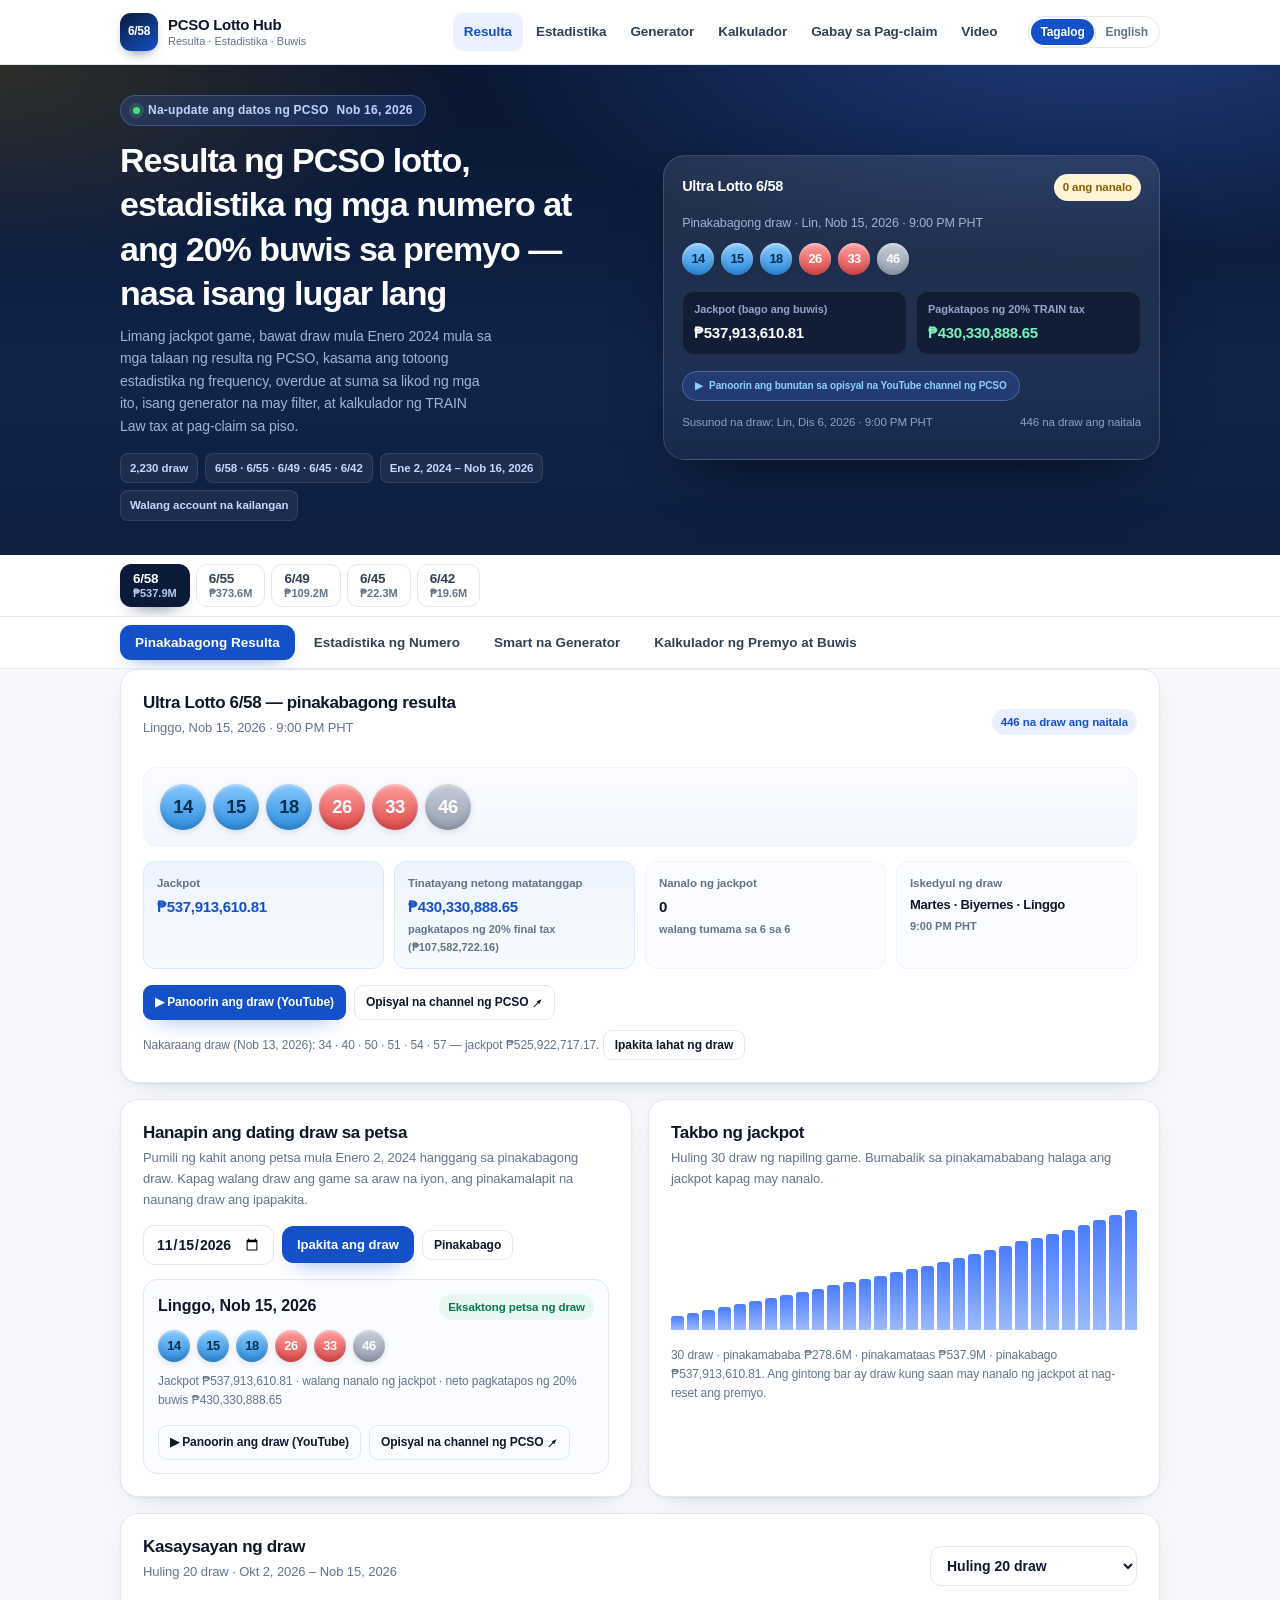
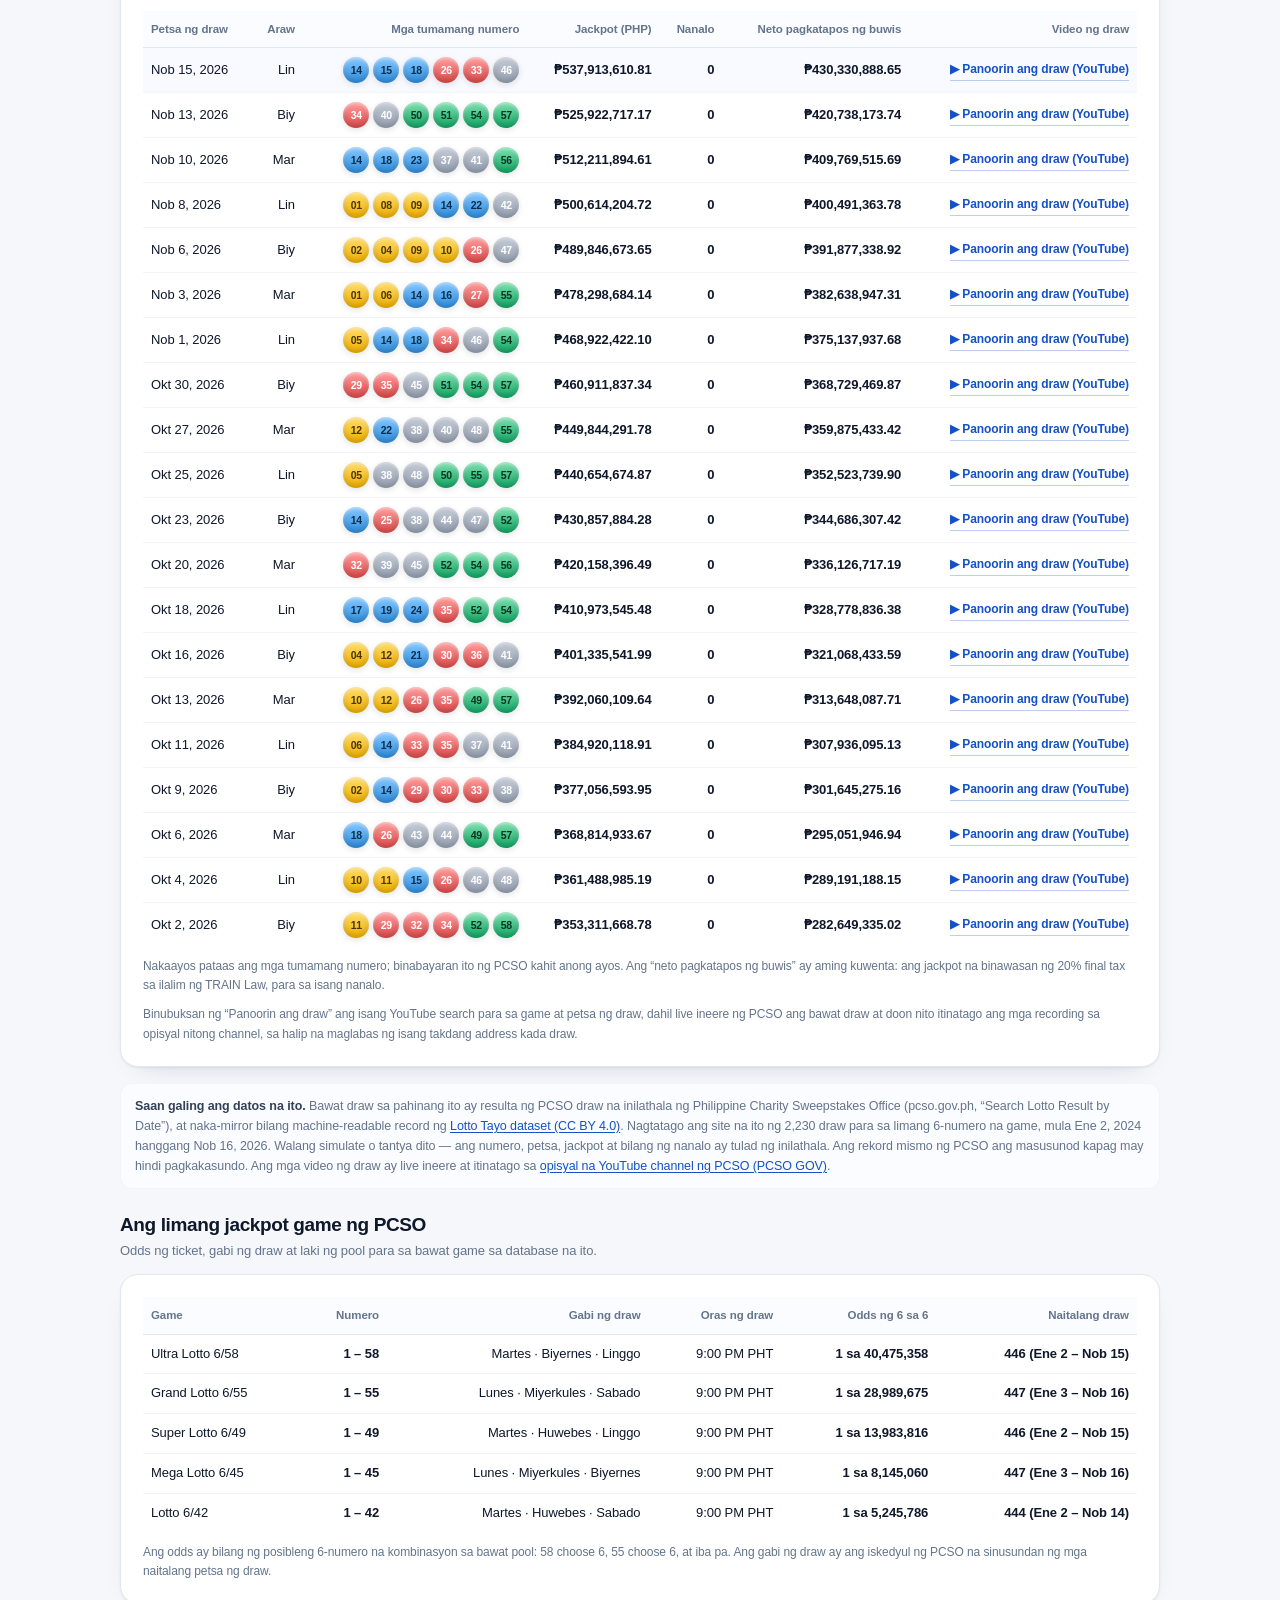
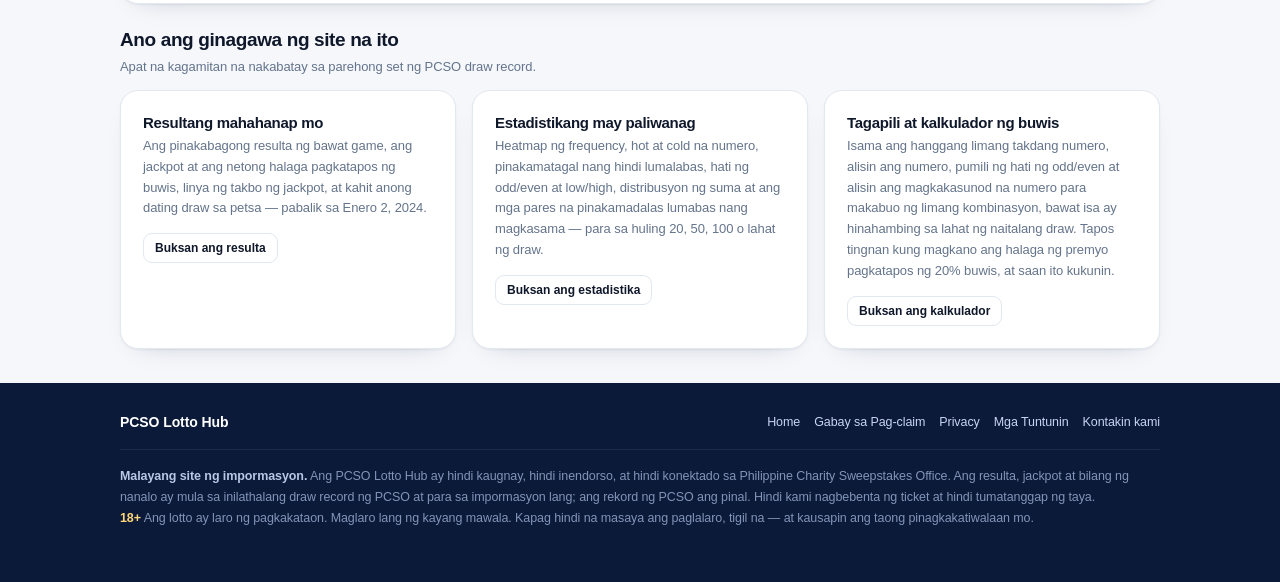
==== commit bdcfc4fc: "Copy: clearer Tagalog for the overdue-number card and the hero summary" ====
--- a/index.html
+++ b/index.html
@@ -56,7 +56,7 @@
     <div>
       <p class="eyebrow"><span class="live-dot" aria-hidden="true"></span><span data-i18n="hero.updated">Na-update ang datos ng PCSO</span> <span id="dataUpdated">Nob 16, 2026</span></p>
       <h1 data-i18n="hero.h1">Resulta ng PCSO lotto, estadistika ng mga numero at ang 20% buwis sa premyo — nasa isang lugar lang</h1>
-      <p class="hero-sub" data-i18n="hero.sub">Limang jackpot game, bawat draw mula Enero 2024 mula sa mga talaan ng resulta ng PCSO, kasama ang totoong frequency, overdue at sum statistics sa likod nito, isang generator na may filter, at kalkulador ng TRAIN Law tax at pag-claim sa piso.</p>
+      <p class="hero-sub" data-i18n="hero.sub">Limang jackpot game, bawat draw mula Enero 2024 mula sa mga talaan ng resulta ng PCSO, kasama ang totoong estadistika ng frequency, overdue at suma sa likod ng mga ito, isang generator na may filter, at kalkulador ng TRAIN Law tax at pag-claim sa piso.</p>
       <div class="hero-badges">
         <span id="badgeDraws">2,230 draw</span>
         <span>6/58 · 6/55 · 6/49 · 6/45 · 6/42</span>
@@ -215,7 +215,7 @@
         <div class="stat is-key"><dt data-i18n="stats.size">Mga draw na sinuri</dt><dd id="statsSize">50</dd></div>
         <div class="stat"><dt data-i18n="stats.expected">Inaasahang paglabas kada numero</dt><dd id="statsExpected">5.17</dd></div>
         <div class="stat"><dt data-i18n="stats.avgSum">Karaniwang suma ng panalong numero</dt><dd id="statsAvgSum">177</dd></div>
-        <div class="stat"><dt data-i18n="stats.overdueTop">Pinakamatagal nang wala</dt><dd id="statsOverdueTop">31<small data-i18n="stats.overdueSmall">draw mula nang huli itong lumabas</small></dd></div>
+        <div class="stat"><dt data-i18n="stats.overdueTop">Pinakamatagal nang hindi lumalabas</dt><dd id="statsOverdueTop">31<small data-i18n="stats.overdueSmall">draw mula nang huli itong lumabas</small></dd></div>
       </dl>
       <div class="divider"></div>
       <h3 class="card-title" data-i18n="stats.heat">Heatmap ng frequency</h3>
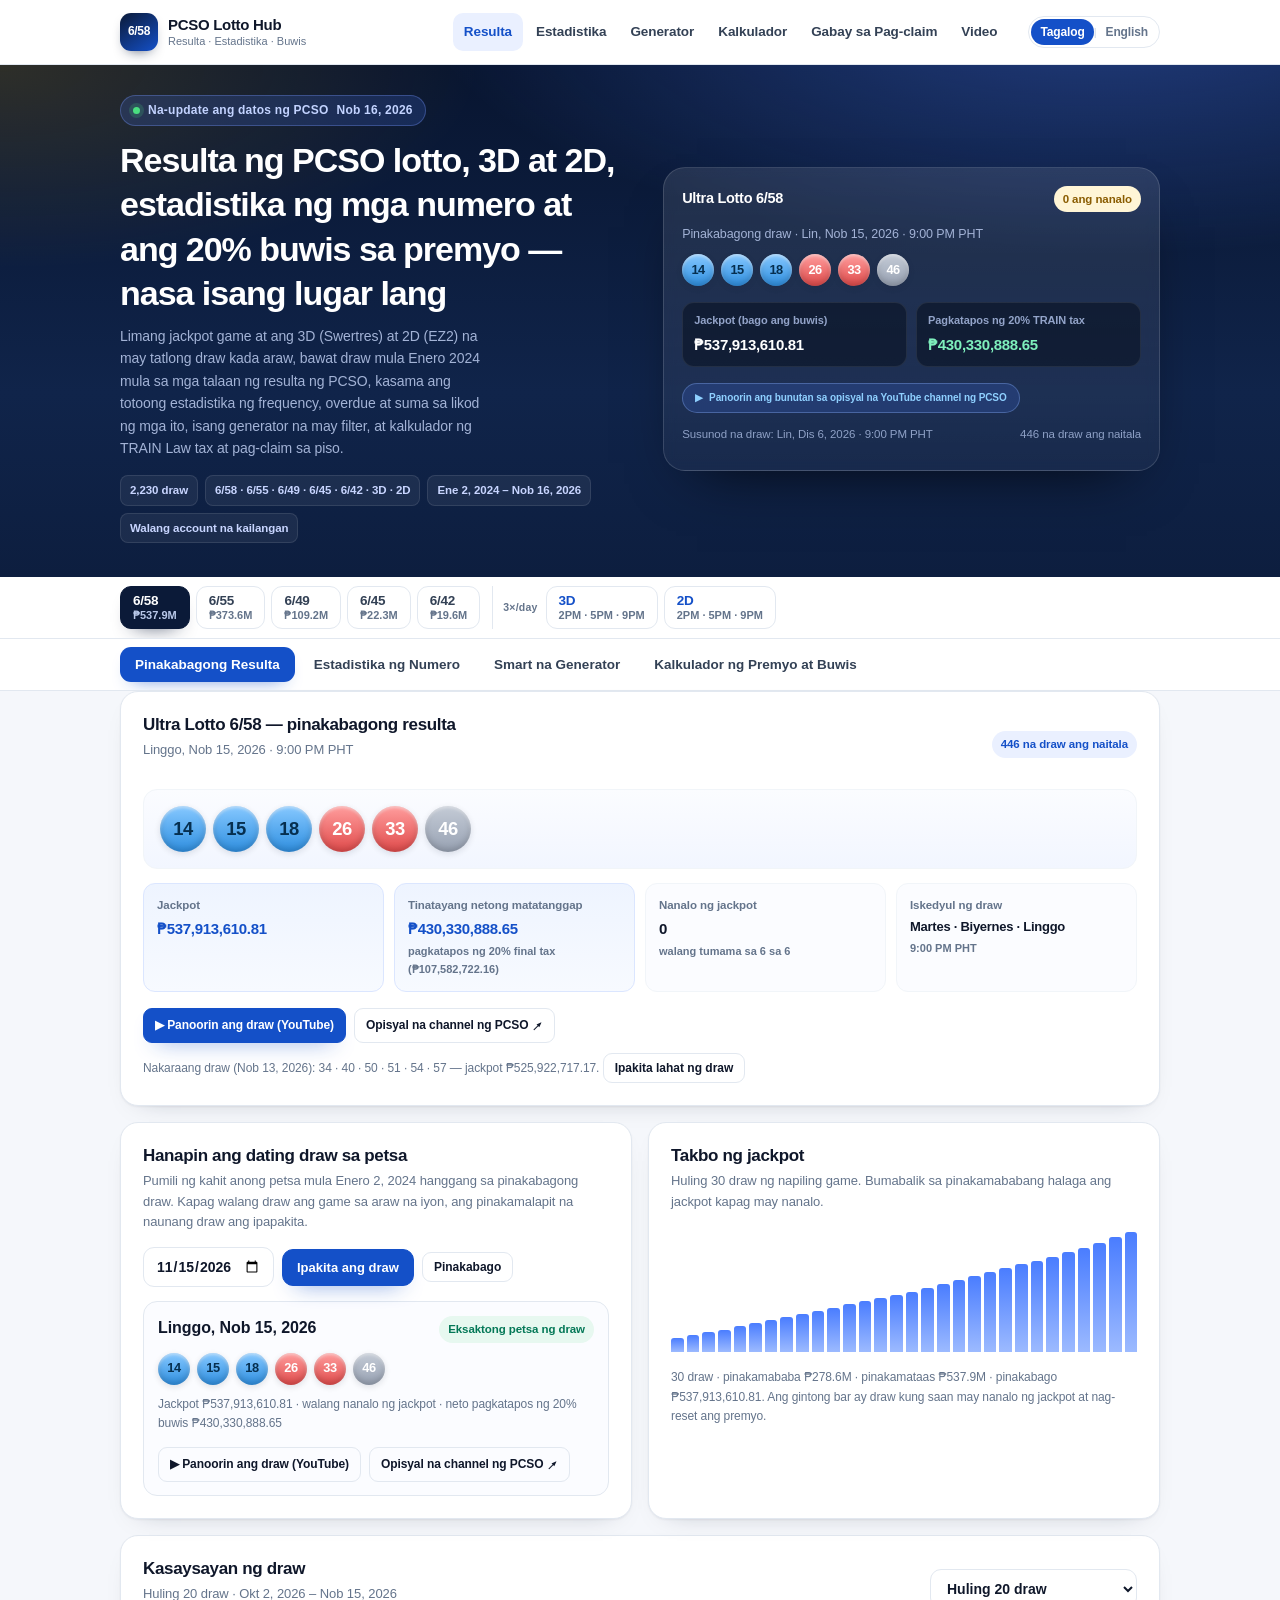
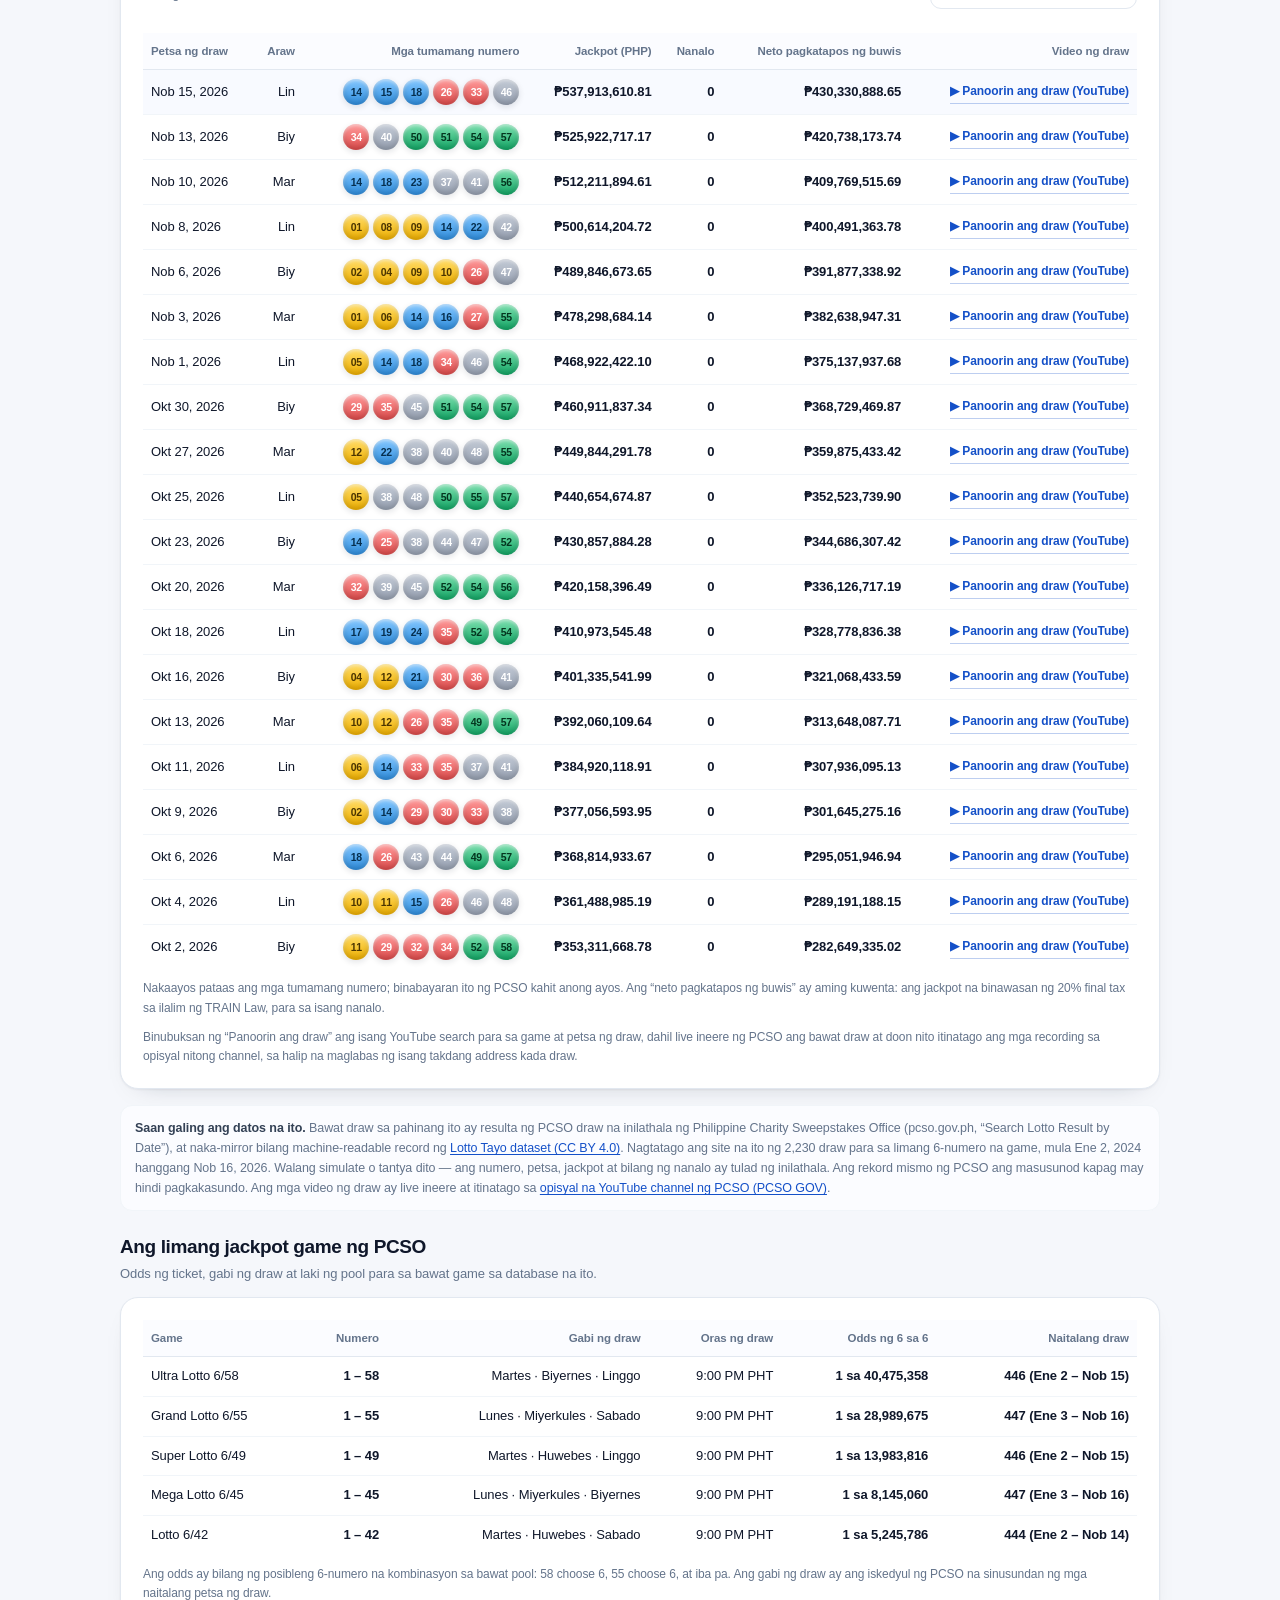
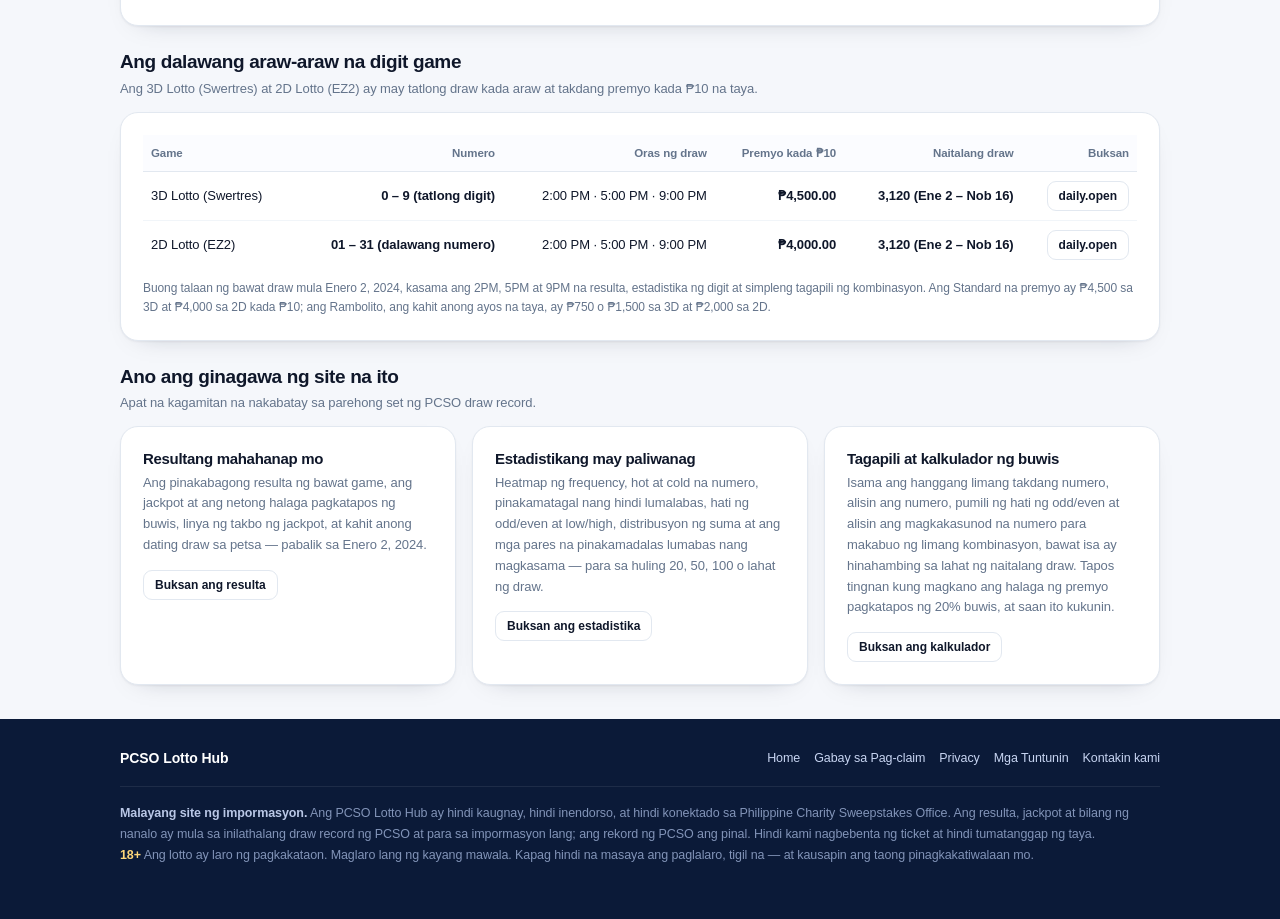
==== commit ba3c7294: "Add 3D Lotto (Swertres) and 2D Lotto (EZ2): three draws a day, with results, statistics and a picker" ====
--- a/index.html
+++ b/index.html
@@ -3,14 +3,14 @@
 <head>
 <meta charset="utf-8">
 <meta name="viewport" content="width=device-width, initial-scale=1">
-<title data-i18n="meta.title">Resulta ng PCSO Lotto, Estadistika ng Numero at 20% Buwis sa Premyo | PCSO Lotto Hub</title>
-<meta name="description" content="Opisyal na resulta ng PCSO lotto para sa Ultra Lotto 6/58, Grand Lotto 6/55, Super Lotto 6/49, Mega Lotto 6/45 at Lotto 6/42, kasama ang totoong frequency ng numero, hot at cold number, overdue number, smart na generator ng kombinasyon at kalkulador ng 20% TRAIN tax sa piso." data-i18n="meta.desc" data-i18n-attr="content">
+<title data-i18n="meta.title">Resulta ng PCSO Lotto, 3D at 2D, Estadistika ng Numero at 20% Buwis sa Premyo | PCSO Lotto Hub</title>
+<meta name="description" content="Resulta ng PCSO lotto para sa Ultra Lotto 6/58, Grand Lotto 6/55, Super Lotto 6/49, Mega Lotto 6/45, Lotto 6/42, 3D Lotto (Swertres) at 2D Lotto (EZ2) — tatlong draw kada araw sa 2PM, 5PM at 9PM — kasama ang totoong frequency ng numero, hot at cold number, overdue number, simpleng generator ng kombinasyon at kalkulador ng 20% TRAIN tax sa piso." data-i18n="meta.desc" data-i18n-attr="content">
 <meta name="theme-color" content="#0b1a38">
 <link rel="canonical" href="https://lotto-tools.github.io/pcso-lotto-hub/">
 <meta property="og:type" content="website">
 <meta property="og:site_name" content="PCSO Lotto Hub">
-<meta property="og:title" content="Resulta ng PCSO Lotto, Estadistika at 20% Buwis sa Premyo" data-i18n="meta.ogTitle" data-i18n-attr="content">
-<meta property="og:description" content="Limang jackpot game ng PCSO, bawat totoong draw mula Enero 2024, estadistika ng numero at kalkulador ng TRAIN Law tax." data-i18n="meta.ogDesc" data-i18n-attr="content">
+<meta property="og:title" content="Resulta ng PCSO Lotto, 3D at 2D, Estadistika at Buwis sa Premyo" data-i18n="meta.ogTitle" data-i18n-attr="content">
+<meta property="og:description" content="Limang jackpot game at ang 3D (Swertres) at 2D (EZ2) na tatlong beses kada araw, bawat totoong draw mula Enero 2024, estadistika ng numero at kalkulador ng TRAIN Law tax." data-i18n="meta.ogDesc" data-i18n-attr="content">
 <meta property="og:url" content="https://lotto-tools.github.io/pcso-lotto-hub/">
 <meta property="og:image" content="https://lotto-tools.github.io/pcso-lotto-hub/assets/img/og-cover.png">
 <meta property="og:locale" content="tl_PH">
@@ -55,11 +55,11 @@
   <div class="wrap hero-grid">
     <div>
       <p class="eyebrow"><span class="live-dot" aria-hidden="true"></span><span data-i18n="hero.updated">Na-update ang datos ng PCSO</span> <span id="dataUpdated">Nob 16, 2026</span></p>
-      <h1 data-i18n="hero.h1">Resulta ng PCSO lotto, estadistika ng mga numero at ang 20% buwis sa premyo — nasa isang lugar lang</h1>
-      <p class="hero-sub" data-i18n="hero.sub">Limang jackpot game, bawat draw mula Enero 2024 mula sa mga talaan ng resulta ng PCSO, kasama ang totoong estadistika ng frequency, overdue at suma sa likod ng mga ito, isang generator na may filter, at kalkulador ng TRAIN Law tax at pag-claim sa piso.</p>
+      <h1 data-i18n="hero.h1">Resulta ng PCSO lotto, 3D at 2D, estadistika ng mga numero at ang 20% buwis sa premyo — nasa isang lugar lang</h1>
+      <p class="hero-sub" data-i18n="hero.sub">Limang jackpot game at ang 3D (Swertres) at 2D (EZ2) na may tatlong draw kada araw, bawat draw mula Enero 2024 mula sa mga talaan ng resulta ng PCSO, kasama ang totoong estadistika ng frequency, overdue at suma sa likod ng mga ito, isang generator na may filter, at kalkulador ng TRAIN Law tax at pag-claim sa piso.</p>
       <div class="hero-badges">
         <span id="badgeDraws">2,230 draw</span>
-        <span>6/58 · 6/55 · 6/49 · 6/45 · 6/42</span>
+        <span>6/58 · 6/55 · 6/49 · 6/45 · 6/42 · 3D · 2D</span>
         <span id="badgeCoverage">Ene 2, 2024 – Nob 16, 2026</span>
         <span data-i18n="hero.noAccount">Walang account na kailangan</span>
       </div>
@@ -73,11 +73,11 @@
       <div class="hero-balls" id="heroBalls"></div>
       <dl class="hero-prize">
         <div>
-          <dt data-i18n="hero.jackpot">Jackpot (bago ang buwis)</dt>
+          <dt data-i18n="hero.jackpot" id="heroPrizeLabel">Jackpot (bago ang buwis)</dt>
           <dd id="heroJackpot">₱537,913,610.81</dd>
         </div>
         <div>
-          <dt data-i18n="hero.net">Pagkatapos ng 20% TRAIN tax</dt>
+          <dt data-i18n="hero.net" id="heroNetLabel">Pagkatapos ng 20% TRAIN tax</dt>
           <dd class="accent" id="heroNet">₱430,330,888.65</dd>
         </div>
       </dl>
@@ -418,6 +418,227 @@
     </div>
   </section>
 
+  <!-- ================= DAILY GAMES: 3D LOTTO · 2D LOTTO ================= -->
+  <section class="panel" id="panel-daily-results" aria-label="Resulta ng 3D at 2D Lotto" hidden>
+    <div class="card">
+      <div class="draw-head">
+        <div>
+          <h2 class="card-title" id="dailyLatestTitle">3D Lotto (Swertres) — pinakabagong resulta</h2>
+          <p class="card-desc" id="dailyLatestDate">9:00 PM · Linggo, Nobyembre 16, 2026</p>
+        </div>
+        <span class="badge badge--brand" id="dailyStored">3,120 draw · 1,040 araw</span>
+      </div>
+      <div class="draw-balls" id="dailyLatestDigits"></div>
+      <dl class="stat-grid">
+        <div class="stat is-key">
+          <dt data-i18n="daily.prize">Premyo (Standard, kada ₱10 na taya)</dt>
+          <dd id="dailyPrize">₱4,500.00</dd>
+        </div>
+        <div class="stat">
+          <dt data-i18n="daily.winners">Nanalo</dt>
+          <dd id="dailyWinners">216<small data-i18n="daily.winnersSmall">sa 9:00 PM na draw</small></dd>
+        </div>
+        <div class="stat">
+          <dt data-i18n="daily.afterTax">Neto pagkatapos ng buwis</dt>
+          <dd id="dailyNet">₱4,500.00<small data-i18n="daily.taxFreeSmall">₱10,000 pababa, kaya walang buwis</small></dd>
+        </div>
+        <div class="stat">
+          <dt data-i18n="daily.next">Susunod na draw</dt>
+          <dd id="dailyNext" style="font-size:13px">2:00 PM PHT · Nob 17, 2026</dd>
+        </div>
+      </dl>
+      <div class="video-row" id="dailyVideoLinks"></div>
+    </div>
+
+    <div class="card" style="margin-top:16px">
+      <div class="draw-head">
+        <div>
+          <h2 class="card-title" data-i18n="daily.todayTitle">Tatlong draw ngayon</h2>
+          <p class="card-desc" data-i18n="daily.todayDesc">2:00 PM · 5:00 PM · 9:00 PM PHT, araw-araw — pinakabago muna.</p>
+        </div>
+        <span class="badge" id="dailyTodayDate">Nob 16, 2026</span>
+      </div>
+      <div class="slot-grid" id="dailyToday"></div>
+      <p class="table-note" id="dailyTodayNote"></p>
+    </div>
+
+    <div class="grid-2" style="margin-top:16px">
+      <div class="card">
+        <h2 class="card-title" data-i18n="daily.findTitle">Hanapin ang draw sa petsa</h2>
+        <p class="card-desc" data-i18n="daily.findDesc">Pumili ng kahit anong petsa mula Enero 2, 2024 hanggang ngayon. Ipapakita ang tatlong draw ng araw na iyon; kung walang draw, ang pinakamalapit na naunang petsa ang lalabas.</p>
+        <form class="lookup" id="dailyDateForm">
+          <label class="sr-only" for="dailyDateInput" data-i18n="res.dateLabel">Petsa ng draw</label>
+          <input class="input" type="date" id="dailyDateInput" min="2024-01-02" max="2026-11-16" required>
+          <button class="btn btn--primary" type="submit" data-i18n="res.showDraw">Ipakita ang draw</button>
+          <button class="btn btn--ghost btn--sm" type="button" id="dailyBtnLatest" data-i18n="res.latestBtn">Pinakabago</button>
+        </form>
+        <div id="dailyDateResult" style="margin-top:14px"></div>
+      </div>
+      <div class="card">
+        <h2 class="card-title" data-i18n="daily.prizeTitle">Magkano ang bayad ng nanalong ticket</h2>
+        <p class="card-desc" data-i18n="daily.prizeDesc">Takdang premyo kada ₱10 na taya. Ang Standard ay nagbabayad lang kapag eksaktong ayos ang pagkakabunot; ang Rambolito ay kahit anong ayos.</p>
+        <div class="table-scroll">
+          <table class="tier-table" id="dailyPrizeTable">
+            <thead>
+              <tr><th scope="col" data-i18n="daily.play">Laro</th><th scope="col" data-i18n="th.oddsShort">Odds</th><th scope="col" data-i18n="th.prize">Premyo</th></tr>
+            </thead>
+            <tbody id="dailyPrizeBody"></tbody>
+          </table>
+        </div>
+        <p class="table-note" id="dailyPrizeNote"></p>
+      </div>
+    </div>
+
+    <div class="card" style="margin-top:16px">
+      <div class="draw-head">
+        <div>
+          <h2 class="card-title" data-i18n="daily.histTitle">Kasaysayan ng draw</h2>
+          <p class="card-desc" id="dailyHistoryLabel">Lahat ng naitalang draw ng game na ito</p>
+        </div>
+        <div class="lookup">
+          <label class="sr-only" for="dailyHistoryCount" data-i18n="res.rows">Row</label>
+          <select class="input" id="dailyHistoryCount">
+            <option value="20" data-i18n="res.opt20">Huling 20 draw</option>
+            <option value="50" selected data-i18n="res.opt50">Huling 50 draw</option>
+            <option value="100" data-i18n="res.opt100">Huling 100 draw</option>
+            <option value="0" data-i18n="res.optAll">Lahat ng naitalang draw</option>
+          </select>
+        </div>
+      </div>
+      <div class="table-scroll">
+        <table class="data">
+          <thead>
+            <tr>
+              <th scope="col" data-i18n="th.date">Petsa ng draw</th>
+              <th scope="col" data-i18n="daily.slot">Oras ng draw</th>
+              <th scope="col" data-i18n="th.day">Araw</th>
+              <th scope="col" data-i18n="th.nums">Mga tumamang numero</th>
+              <th scope="col" data-i18n="daily.prizeCol">Premyo (Standard)</th>
+              <th scope="col" data-i18n="th.winners">Nanalo</th>
+              <th scope="col" data-i18n="th.video">Video ng draw</th>
+            </tr>
+          </thead>
+          <tbody id="dailyHistoryBody"></tbody>
+        </table>
+      </div>
+      <p class="table-note" data-i18n="daily.note1">Nasa ayos ng pagkakabunot ang mga digit, dahil ang Standard na ticket ng 3D at 2D ay nagbabayad lang sa ganoong ayos. Ang ₱10 na Standard na panalo ay ₱4,500 sa 3D Lotto at ₱4,000 sa 2D Lotto — parehong pasok sa ₱10,000 na walang buwis.</p>
+      <p class="table-note" data-i18n="daily.note2">Binubuksan ng “Panoorin ang draw” ang isang YouTube search para sa game, petsa at 2PM, 5PM o 9PM na draw, dahil live ineere ng PCSO ang bawat draw at doon nito itinatago ang mga recording sa opisyal nitong channel.</p>
+    </div>
+  </section>
+
+  <section class="panel" id="panel-daily-stats" aria-label="Estadistika ng 3D at 2D Lotto" hidden>
+    <div class="card">
+      <div class="draw-head">
+        <div>
+          <h2 class="card-title" id="dailyStatsTitle">3D Lotto (Swertres) — estadistika ng numero</h2>
+          <p class="card-desc" id="dailyStatsRange">Huling 50 draw ng game na ito</p>
+        </div>
+        <div class="segmented" id="dailyRangeSeg" role="group" aria-label="Saklaw ng draw">
+          <button type="button" data-range="20" data-i18n="stats.r20">Huling 20</button>
+          <button type="button" data-range="50" class="is-active" data-i18n="stats.r50">Huling 50</button>
+          <button type="button" data-range="100" data-i18n="stats.r100">Huling 100</button>
+          <button type="button" data-range="0" data-i18n="stats.rAll">Lahat ng naitala</button>
+        </div>
+      </div>
+      <dl class="stat-grid">
+        <div class="stat is-key"><dt data-i18n="stats.size">Mga draw na sinuri</dt><dd id="dailyStatsSize">50</dd></div>
+        <div class="stat"><dt data-i18n="daily.expected">Inaasahang paglabas kada numero</dt><dd id="dailyStatsExpected">15.0</dd></div>
+        <div class="stat"><dt data-i18n="daily.hotTop">Pinakamadalas</dt><dd id="dailyStatsHot">7<small data-i18n="daily.hotTopSmall">beses lumabas sa saklaw</small></dd></div>
+        <div class="stat"><dt data-i18n="stats.overdueTop">Pinakamatagal nang hindi lumalabas</dt><dd id="dailyStatsOverdue">0<small data-i18n="stats.overdueSmall">draw mula nang huli itong lumabas</small></dd></div>
+      </dl>
+      <div class="divider"></div>
+      <h3 class="card-title" data-i18n="daily.heat">Heatmap ng frequency</h3>
+      <p class="card-desc" data-i18n="daily.heatDesc">Ilang beses lumabas ang bawat numero sa napiling saklaw. Mas matingkad ang asul kapag mas madalas itong lumabas kaysa sa karaniwan sa saklaw na ito.</p>
+      <div class="heatmap" id="dailyHeatmap"></div>
+      <div class="chip-row" id="dailyHeatLegend" style="margin-top:12px"></div>
+    </div>
+
+    <div class="grid-3" style="margin-top:16px">
+      <div class="card">
+        <h3 class="card-title" data-i18n="stats.hot">Hot na numero</h3>
+        <p class="card-desc" data-i18n="stats.hotDesc">Pinakamadalas lumabas sa saklaw na ito.</p>
+        <div class="chip-row" id="dailyHotChips"></div>
+      </div>
+      <div class="card">
+        <h3 class="card-title" data-i18n="stats.cold">Cold na numero</h3>
+        <p class="card-desc" data-i18n="stats.coldDesc">Pinakamadalang lumabas sa saklaw na ito.</p>
+        <div class="chip-row" id="dailyColdChips"></div>
+      </div>
+      <div class="card">
+        <h3 class="card-title" data-i18n="stats.overdueTitle">Pinakamatagal nang hindi lumalabas</h3>
+        <p class="card-desc" data-i18n="stats.overdueDesc">Bilang ng draw mula nang huling lumabas ang numero.</p>
+        <div class="chip-row" id="dailyOverdueChips"></div>
+      </div>
+    </div>
+
+    <div class="grid-2" style="margin-top:16px">
+      <div class="card">
+        <h3 class="card-title" data-i18n="daily.posTitle">Posisyon kada posisyon</h3>
+        <p class="card-desc" data-i18n="daily.posDesc">Ilang beses lumabas ang bawat numero sa bawat posisyon ng draw: tatlong posisyon sa 3D Lotto, dalawa sa 2D Lotto.</p>
+        <div class="table-scroll">
+          <table class="data compact" id="dailyPosTable">
+            <thead id="dailyPosHead"></thead>
+            <tbody id="dailyPosBody"></tbody>
+          </table>
+        </div>
+      </div>
+      <div class="card">
+        <h3 class="card-title" data-i18n="daily.shapeTitle">Hugis ng nanalong kombinasyon</h3>
+        <p class="card-desc" data-i18n="daily.shapeDesc">Kung magkaiba lahat ang digit, may pares, o pareho lahat.</p>
+        <div id="dailyShapeChart"></div>
+      </div>
+    </div>
+
+    <div class="notice notice--warn" style="margin-top:16px">
+      <span aria-hidden="true">!</span>
+      <span data-i18n-html="daily.warn"><b>Ano ang kaya at hindi kaya ng estadistika.</b> Bawat draw ay hiwalay na pangyayari. Ang frequency, gap at posisyon ay naglalarawan ng nangyari na sa talaan ng PCSO; hindi nila binabago ang tsansa sa susunod na draw, na laging 1 sa 1,000 sa 3D Lotto at 1 sa 961 sa 2D Lotto. Gamitin ang pahinang ito para tuklasin ang datos, hindi bilang hula.</span>
+    </div>
+  </section>
+
+  <section class="panel" id="panel-daily-generator" aria-label="Tagapili ng numero para sa 3D at 2D" hidden>
+    <div class="gen-layout">
+      <div class="card">
+        <h2 class="card-title" id="dailyGenTitle">3D Lotto (Swertres) — simpleng tagapili</h2>
+        <p class="card-desc" data-i18n="daily.genDesc">Pindutin ang mga numero para isama o alisin, pumili ng hugis ng kombinasyon, tapos gumawa ng limang kombinasyon at tingnan kung paano ang bawat isa ay naging resulta sa lahat ng naitalang draw.</p>
+
+        <div class="field">
+          <div class="field-label">
+            <strong data-i18n="daily.pad">Talahanayan ng numero</strong>
+            <div class="segmented" id="dailyPaintMode" role="group" aria-label="Aksyon sa pagpindot">
+              <button type="button" data-mode="fixed" class="is-active" data-i18n="gen.include">Isama</button>
+              <button type="button" data-mode="excluded" data-i18n="gen.exclude">I-alis</button>
+            </div>
+          </div>
+          <div class="num-grid" id="dailyNumGrid"></div>
+          <p class="table-note" id="dailyPickSummary">Pinapayagang numero: lahat · Hindi kasama: wala</p>
+        </div>
+
+        <div class="field">
+          <div class="field-label"><strong data-i18n="daily.shape">Hugis ng kombinasyon</strong></div>
+          <select class="input" id="dailyShape"></select>
+        </div>
+
+        <div class="lookup">
+          <button class="btn btn--primary" type="button" id="dailyBtnGenerate" data-i18n="daily.genBtn">Gumawa ng 5 kombinasyon</button>
+          <button class="btn btn--sm" type="button" id="dailyBtnClear" data-i18n="daily.genClear">I-reset ang filter</button>
+        </div>
+        <p class="table-note" id="dailyOddsLine"></p>
+        <p class="notice" id="dailyGenStatus" style="margin-top:10px;display:none"></p>
+      </div>
+
+      <div class="card">
+        <h2 class="card-title" data-i18n="daily.listTitle">Mga kombinasyon mo</h2>
+        <p class="card-desc" data-i18n="daily.listDesc">Bawat pili ay hinahambing sa lahat ng naitalang draw ng game na ito: eksaktong tamaan, at Rambolito na tamaan kahit anong ayos.</p>
+        <div id="dailyGameList" class="game-list">
+          <div class="empty"><strong data-i18n="daily.genEmptyTitle">Wala pang kombinasyon</strong><span data-i18n="daily.genEmptyDesc">Piliin ang mga filter, tapos pindutin ang “Gumawa ng 5 kombinasyon”.</span></div>
+        </div>
+        <div class="divider"></div>
+        <h3 class="card-title" data-i18n="daily.howTitle">Paano basahin ang history check</h3>
+        <p class="card-desc" style="margin-bottom:6px" data-i18n="daily.howDesc">Ang eksaktong tamaan ay parehong digit sa parehong ayos — ito ang Standard na premyo. Ang Rambolito ay parehong digit sa ibang ayos, na may mas maliit na premyo. Sanggunian ito, hindi hula.</p>
+      </div>
+    </div>
+  </section>
+
   <!-- ================= ALWAYS-VISIBLE CONTENT ================= -->
   <section class="section-head" id="overview">
     <div>
@@ -435,6 +656,31 @@
       </table>
     </div>
     <p class="table-note" data-i18n="over.note">Ang odds ay bilang ng posibleng 6-numero na kombinasyon sa bawat pool: 58 choose 6, 55 choose 6, at iba pa. Ang gabi ng draw ay ang iskedyul ng PCSO na sinusundan ng mga naitalang petsa ng draw.</p>
+  </div>
+
+  <section class="section-head" id="daily">
+    <div>
+      <h2 data-i18n="daily.overTitle">Ang dalawang araw-araw na digit game</h2>
+      <p data-i18n="daily.overDesc">Ang 3D Lotto (Swertres) at 2D Lotto (EZ2) ay may tatlong draw kada araw at takdang premyo kada ₱10 na taya.</p>
+    </div>
+  </section>
+  <div class="card">
+    <div class="table-scroll">
+      <table class="data">
+        <thead>
+          <tr>
+            <th scope="col" data-i18n="th.game">Game</th>
+            <th scope="col" data-i18n="th.numbers">Numero</th>
+            <th scope="col" data-i18n="th.time">Oras ng draw</th>
+            <th scope="col" data-i18n="daily.thPrize10">Premyo kada ₱10</th>
+            <th scope="col" data-i18n="th.stored">Naitalang draw</th>
+            <th scope="col" data-i18n="daily.open">Buksan</th>
+          </tr>
+        </thead>
+        <tbody id="dailyOverviewBody"></tbody>
+      </table>
+    </div>
+    <p class="table-note" data-i18n="daily.overNote">Buong talaan ng bawat draw mula Enero 2, 2024, kasama ang 2PM, 5PM at 9PM na resulta, estadistika ng digit at simpleng tagapili ng kombinasyon. Ang Standard na premyo ay ₱4,500 sa 3D at ₱4,000 sa 2D kada ₱10; ang Rambolito, ang kahit anong ayos na taya, ay ₱750 o ₱1,500 sa 3D at ₱2,000 sa 2D.</p>
   </div>
 
   <section class="section-head">
@@ -484,6 +730,7 @@
 <script src="data/pcso_draws.js"></script>
 <script src="assets/js/lotto-core.js"></script>
 <script src="assets/js/i18n.js"></script>
+<script src="assets/js/daily.js"></script>
 <script src="assets/js/app.js"></script>
 </body>
 </html>
--- a/assets/css/style.css
+++ b/assets/css/style.css
@@ -605,3 +605,73 @@
 @media (prefers-reduced-motion: reduce) {
   * { animation: none !important; transition: none !important; scroll-behavior: auto !important; }
 }
+
+/* ==========================================================================
+   Daily digit games — 3D Lotto (Swertres) and 2D Lotto (EZ2)
+   ========================================================================== */
+.gamebar-sep {
+  flex: 0 0 auto; display: flex; align-items: center;
+  align-self: stretch; margin: 0 2px 0 6px; padding-left: 10px;
+  border-left: 1px solid var(--line);
+  font-size: 10.5px; font-weight: 800; letter-spacing: .02em; color: var(--muted);
+  white-space: nowrap;
+}
+.game-pill--daily b { color: var(--brand); }
+.game-pill--daily span { color: var(--muted); }
+.game-pill--daily.is-active b { color: #ffd97a; }
+.game-pill--daily.is-active span { color: #b9c9ea; }
+
+.digits-row { display: flex; align-items: center; gap: 7px; flex-wrap: wrap; }
+.digit-tile {
+  --size: 46px;
+  width: var(--size); height: calc(var(--size) * 1.16); flex: 0 0 auto;
+  border-radius: 12px; display: inline-grid; place-items: center;
+  font-weight: 800; font-size: calc(var(--size) * .44); letter-spacing: -.02em;
+  font-variant-numeric: tabular-nums; color: var(--navy);
+  background: linear-gradient(180deg, #f7faff, #e3ebfb);
+  border: 1px solid #d3ddf2;
+  box-shadow: inset 0 -2px 4px rgba(15, 23, 42, .06), 0 2px 6px rgba(15, 23, 42, .08);
+}
+.digit-tile--lg { --size: 52px; }
+.digit-tile--sm { --size: 38px; border-radius: 10px; }
+.digit-tile--xs { --size: 27px; border-radius: 8px; }
+
+.slot-grid { display: grid; grid-template-columns: repeat(3, minmax(0, 1fr)); gap: 10px; }
+.slot-card {
+  display: flex; flex-direction: column; gap: 8px;
+  border: 1px solid var(--line); border-radius: 14px;
+  background: #fbfcff; padding: 12px 13px;
+}
+.slot-head { display: flex; align-items: center; justify-content: space-between; gap: 8px; font-size: 13px; }
+.slot-head b { font-size: 13.5px; font-weight: 800; letter-spacing: -.01em; }
+.slot-card .table-note { margin: 0; }
+.slot-card .video-row { margin-top: 0; }
+.slot-line {
+  display: grid; grid-template-columns: 56px auto minmax(0, 1fr);
+  align-items: center; gap: 5px 8px;
+  padding: 7px 0; border-top: 1px dashed var(--line-soft);
+}
+.slot-time { font-weight: 800; font-size: 12px; color: var(--ink-2); }
+.slot-meta { justify-self: end; font-size: 11.5px; color: var(--muted); font-variant-numeric: tabular-nums; }
+.slot-video { grid-column: 1 / -1; }
+
+table.data.compact th, table.data.compact td { padding: 5px 4px; font-size: 11px; }
+table.data.compact thead th { font-size: 10.5px; }
+table.data.compact tbody th {
+  text-align: left; white-space: nowrap; color: var(--ink-2);
+  font-size: 11px; border-bottom: 1px solid var(--line-soft);
+}
+table.data .digits-row { flex-wrap: nowrap; gap: 4px; justify-content: flex-end; }
+
+.num-grid--digits { --cols: 10; }
+.num-grid--digits .num-btn.is-fixed::after { content: "✓"; }
+
+@media (max-width: 680px) {
+  .slot-grid { grid-template-columns: minmax(0, 1fr); }
+  .gamebar-sep { padding-left: 7px; font-size: 10px; }
+  .digit-tile { --size: 40px; }
+  .digit-tile--sm { --size: 34px; }
+  .digit-tile--xs { --size: 25px; }
+  .num-grid--digits { --cols: 5 !important; }
+  table.data.compact th, table.data.compact td { padding: 4px 3px; font-size: 10px; }
+}
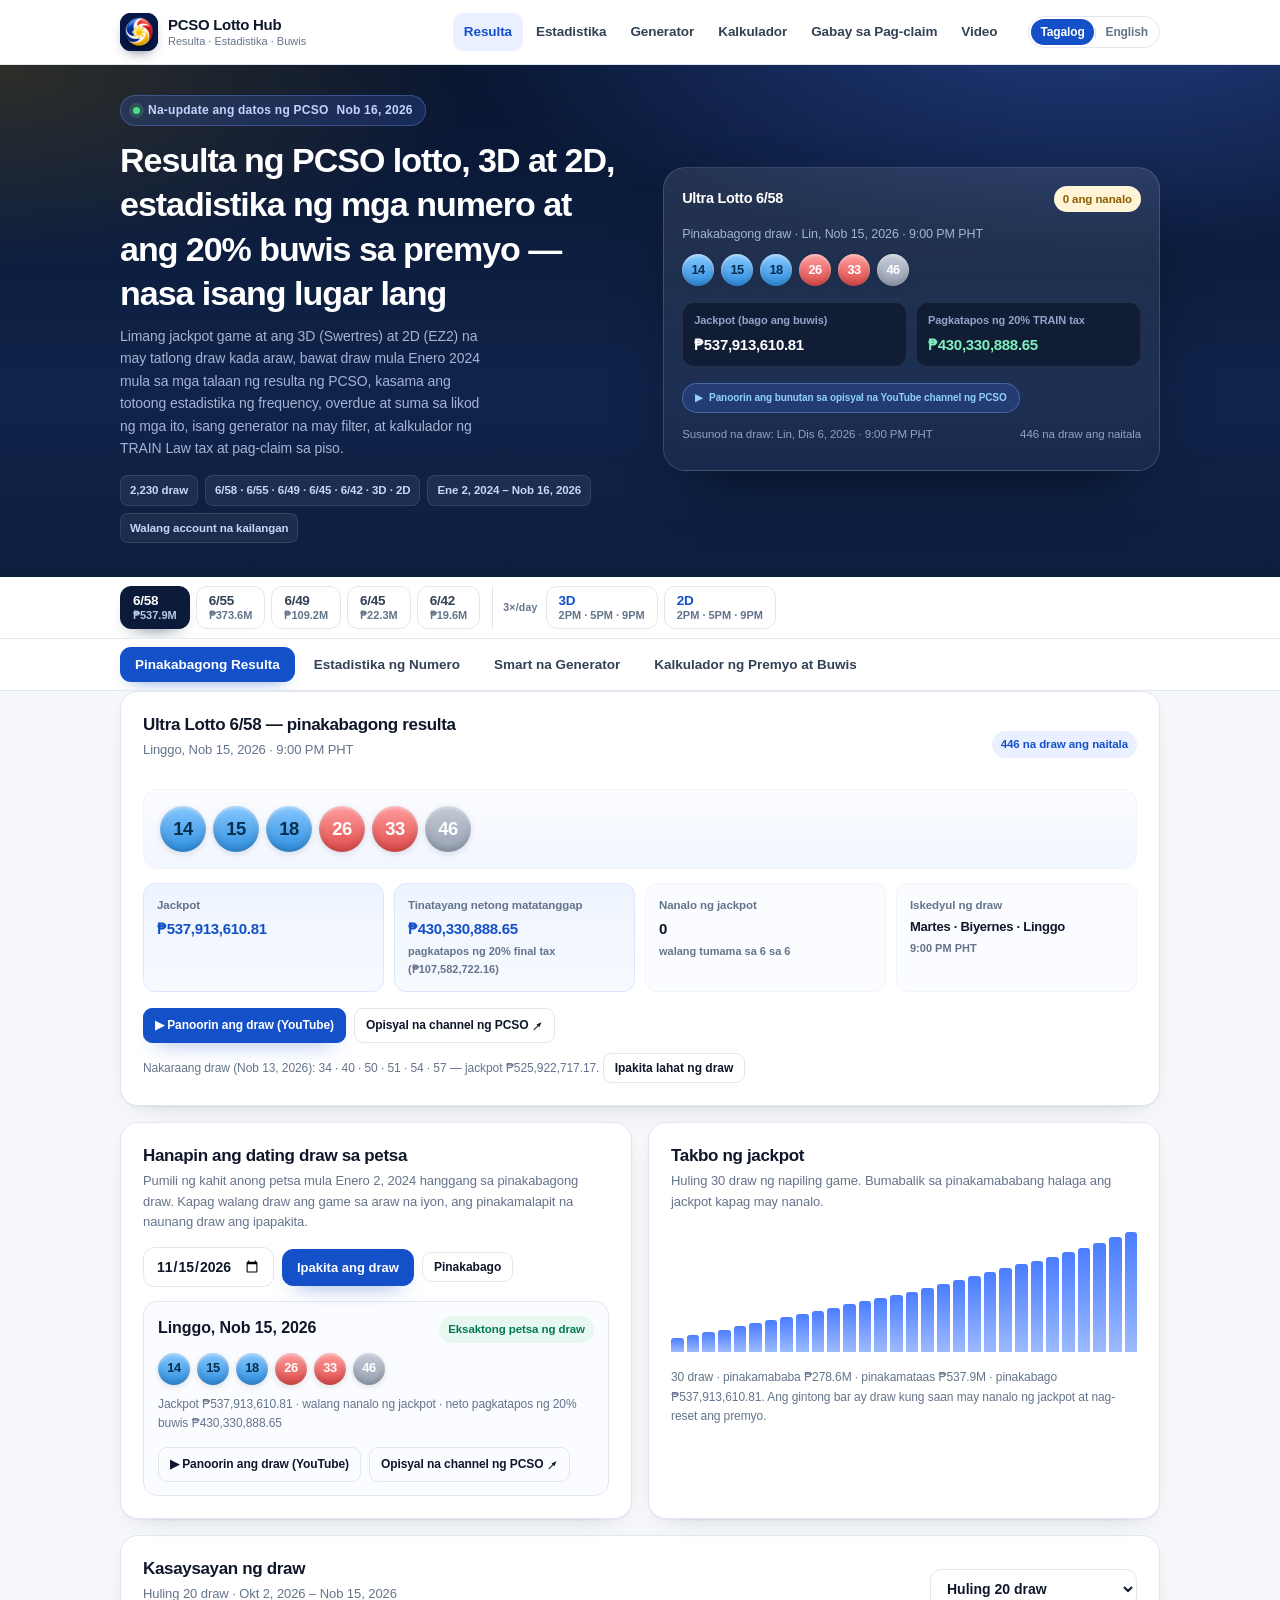
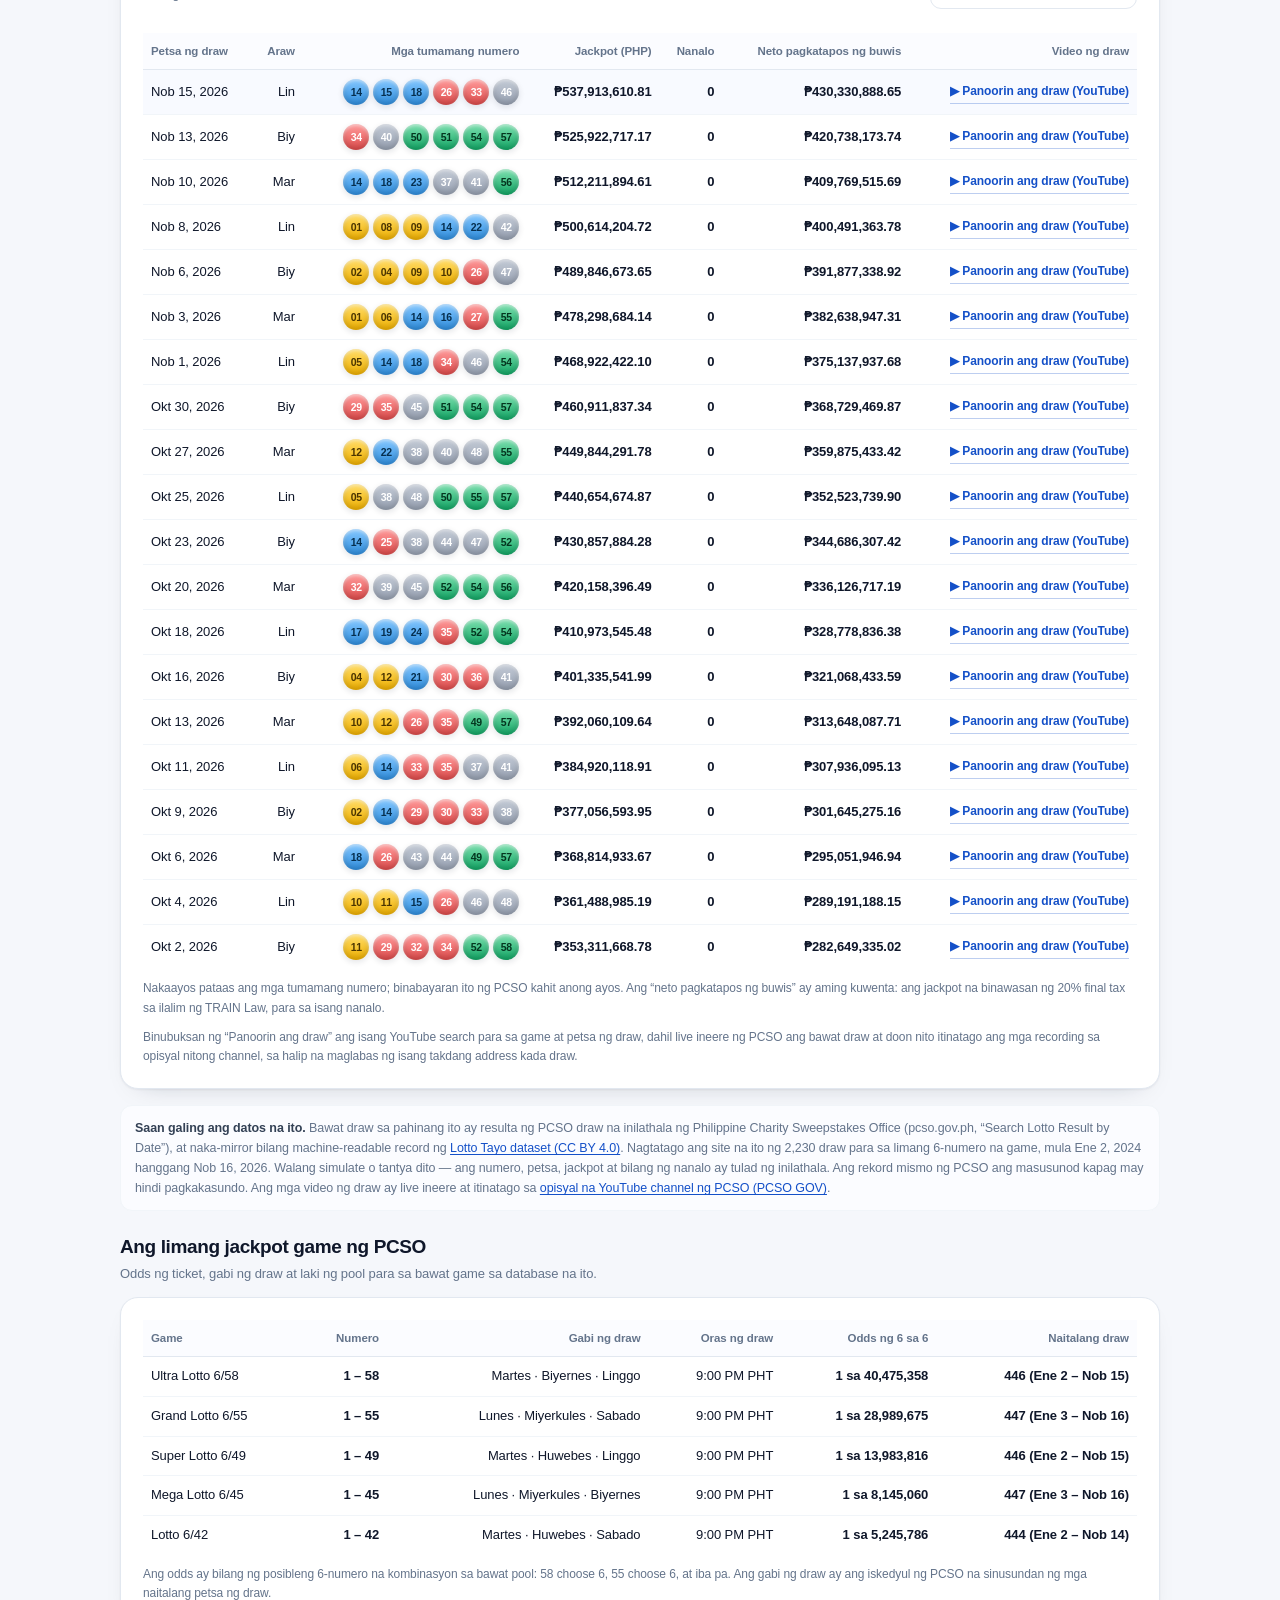
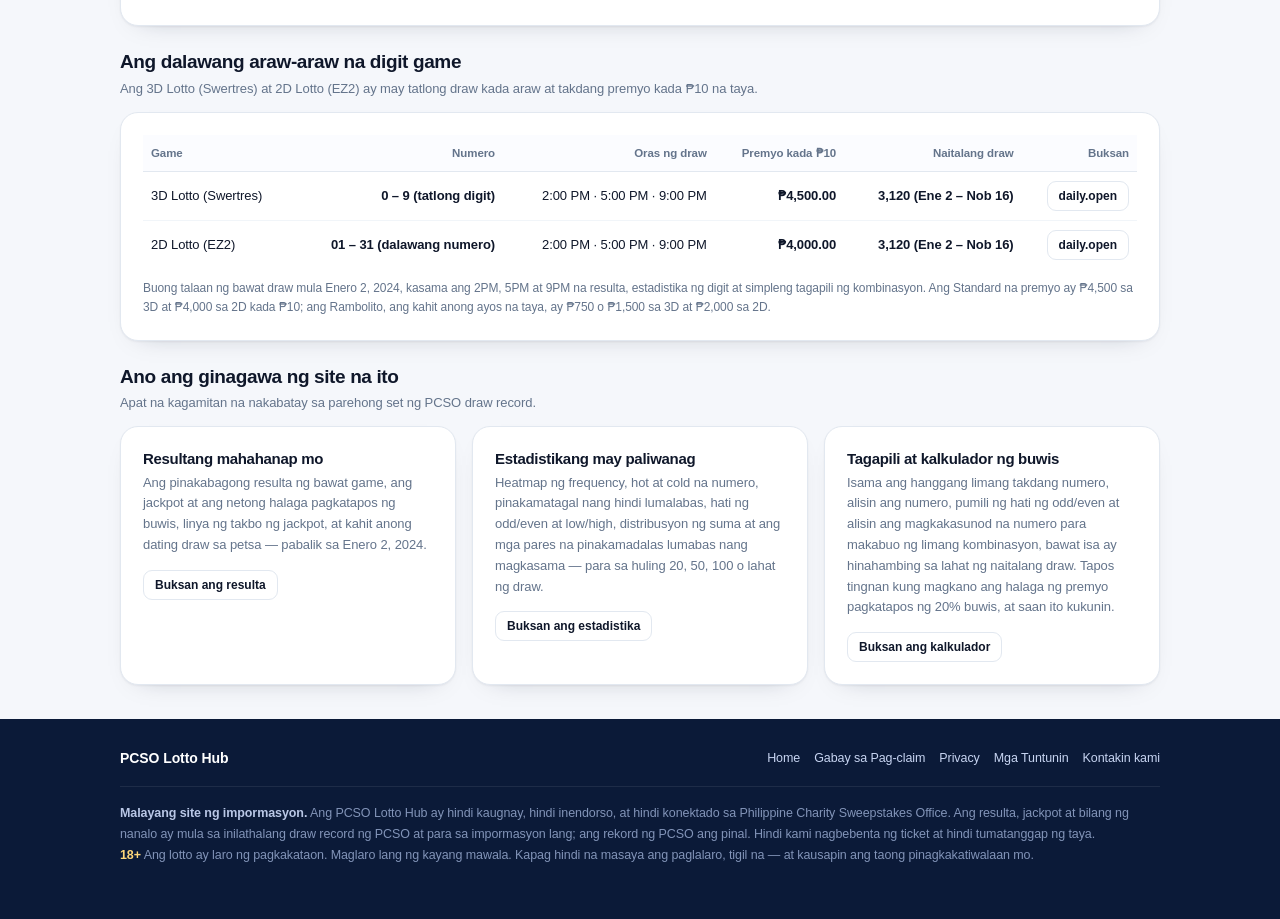
==== commit 27daf2f8: "Brand: new Filipino pinwheel logo in header, tab favicon (16/32/48 + .ico) and apple-touch-icon - he" ====
--- a/index.html
+++ b/index.html
@@ -15,7 +15,12 @@
 <meta property="og:image" content="https://lotto-tools.github.io/pcso-lotto-hub/assets/img/og-cover.png">
 <meta property="og:locale" content="tl_PH">
 <meta name="twitter:card" content="summary_large_image">
-<link rel="icon" href="assets/img/favicon.svg" type="image/svg+xml">
+<link rel="icon" href="assets/img/favicon.ico" sizes="16x16 32x32 48x48">
+<link rel="icon" type="image/png" sizes="16x16" href="assets/img/favicon-16.png">
+<link rel="icon" type="image/png" sizes="32x32" href="assets/img/favicon-32.png">
+<link rel="icon" type="image/png" sizes="48x48" href="assets/img/favicon-48.png">
+<link rel="apple-touch-icon" sizes="180x180" href="assets/img/apple-touch-icon.png">
+<link rel="manifest" href="site.webmanifest">
 <link rel="stylesheet" href="assets/css/style.css">
 <script type="application/ld+json">
 {
@@ -34,7 +39,7 @@
 <header class="site-header">
   <div class="wrap header-inner">
     <a class="brand" href="index.html">
-      <span class="brand-mark" aria-hidden="true">6/58</span>
+      <span class="brand-mark" aria-hidden="true"><img src="assets/img/logo.png" alt="" width="38" height="38" decoding="async"></span>
       <span class="brand-text">PCSO Lotto Hub<small data-i18n="nav.brandSub">Resulta · Estadistika · Buwis</small></span>
     </a>
     <nav class="site-nav" aria-label="Pangunahing menu">
--- a/assets/css/style.css
+++ b/assets/css/style.css
@@ -64,12 +64,12 @@
 .header-inner { display: flex; align-items: center; gap: 16px; height: 64px; }
 .brand { display: flex; align-items: center; gap: 10px; flex: 0 0 auto; }
 .brand-mark {
-  width: 38px; height: 38px; border-radius: 11px;
-  display: grid; place-items: center;
-  background: linear-gradient(145deg, var(--navy), var(--brand));
+  width: 38px; height: 38px; border-radius: 11px; overflow: hidden;
+  display: block; flex: 0 0 auto;
+  background: var(--navy);
   box-shadow: 0 6px 14px -8px rgba(11, 26, 56, .9);
-  color: #fff; font-weight: 800; font-size: 12px; letter-spacing: -.03em;
-}
+}
+.brand-mark img { display: block; width: 100%; height: 100%; object-fit: cover; }
 .brand-text { display: flex; flex-direction: column; line-height: 1.15; font-weight: 800; font-size: 15px; letter-spacing: -.02em; }
 .brand-text small { font-weight: 500; font-size: 11px; color: var(--muted); letter-spacing: 0; margin-top: 2px; }
 .site-nav { display: flex; gap: 2px; margin-left: auto; align-items: center; overflow-x: auto; scrollbar-width: none; }
